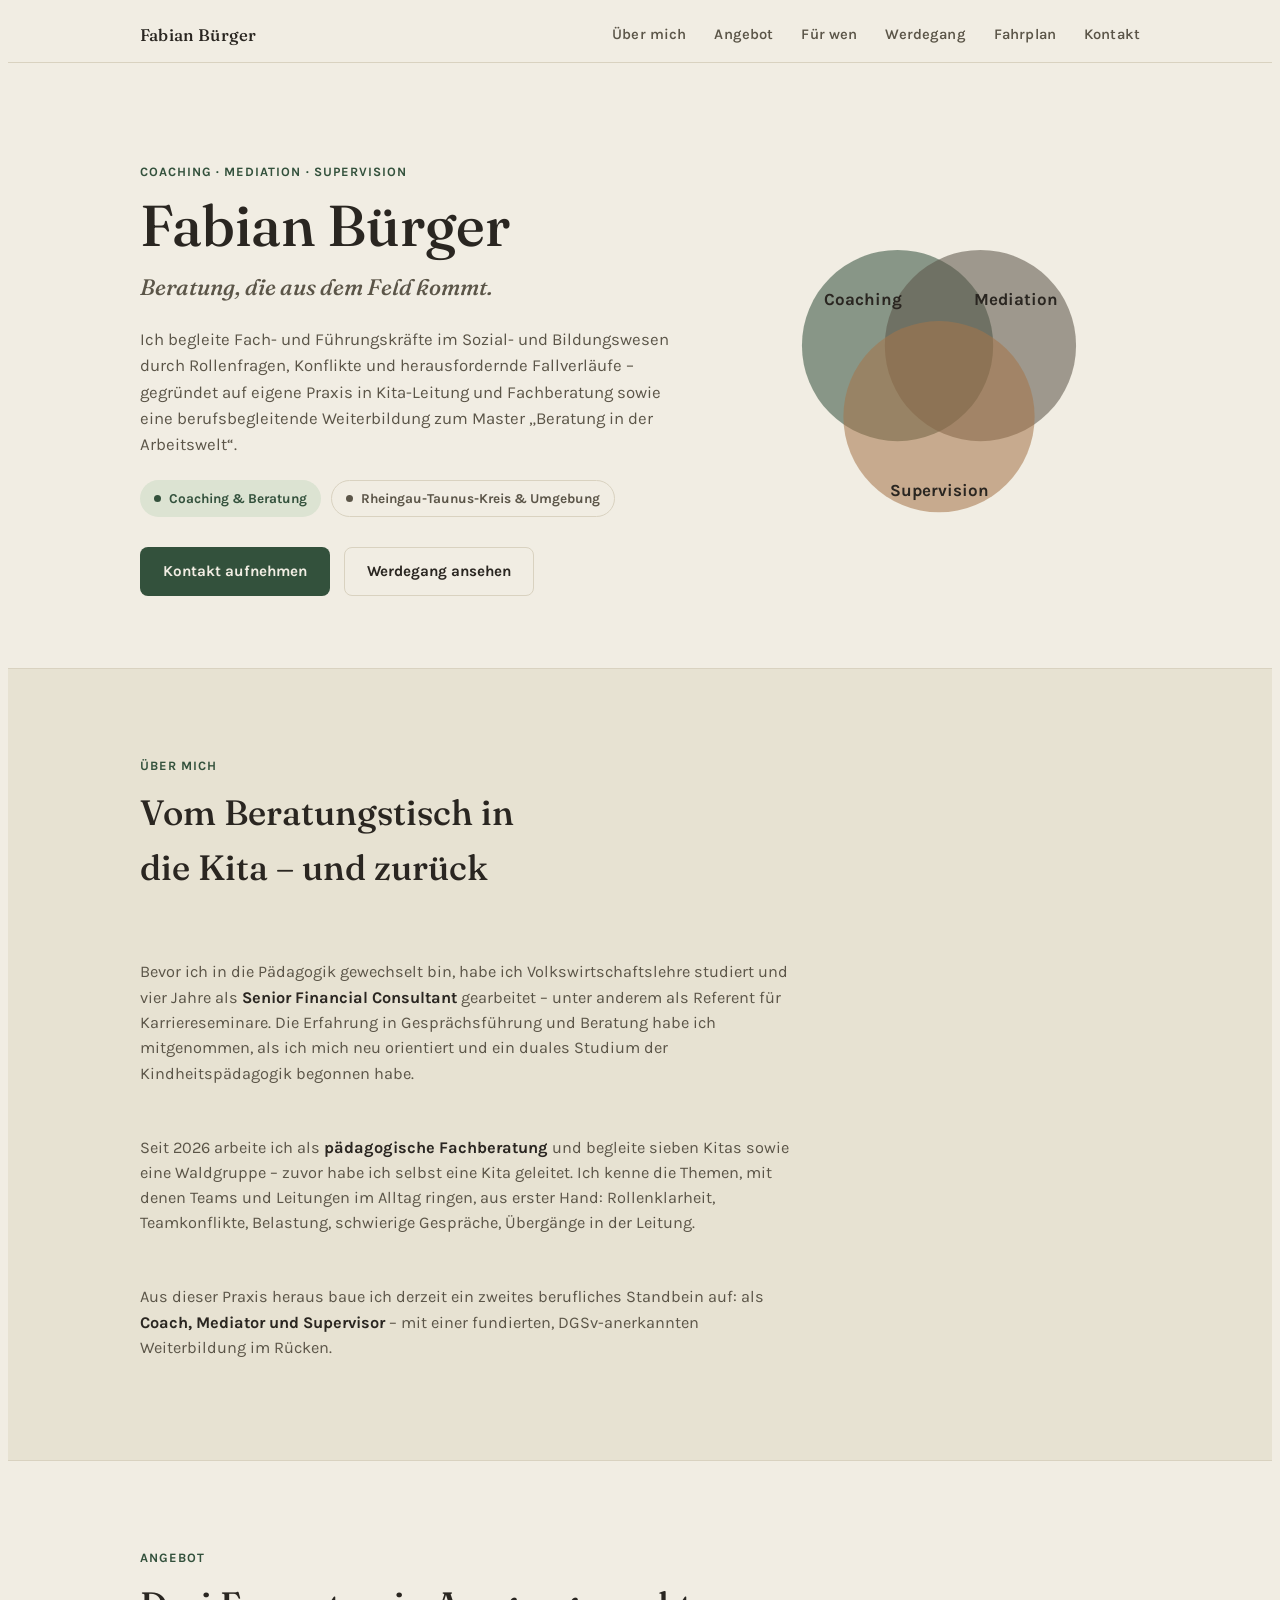
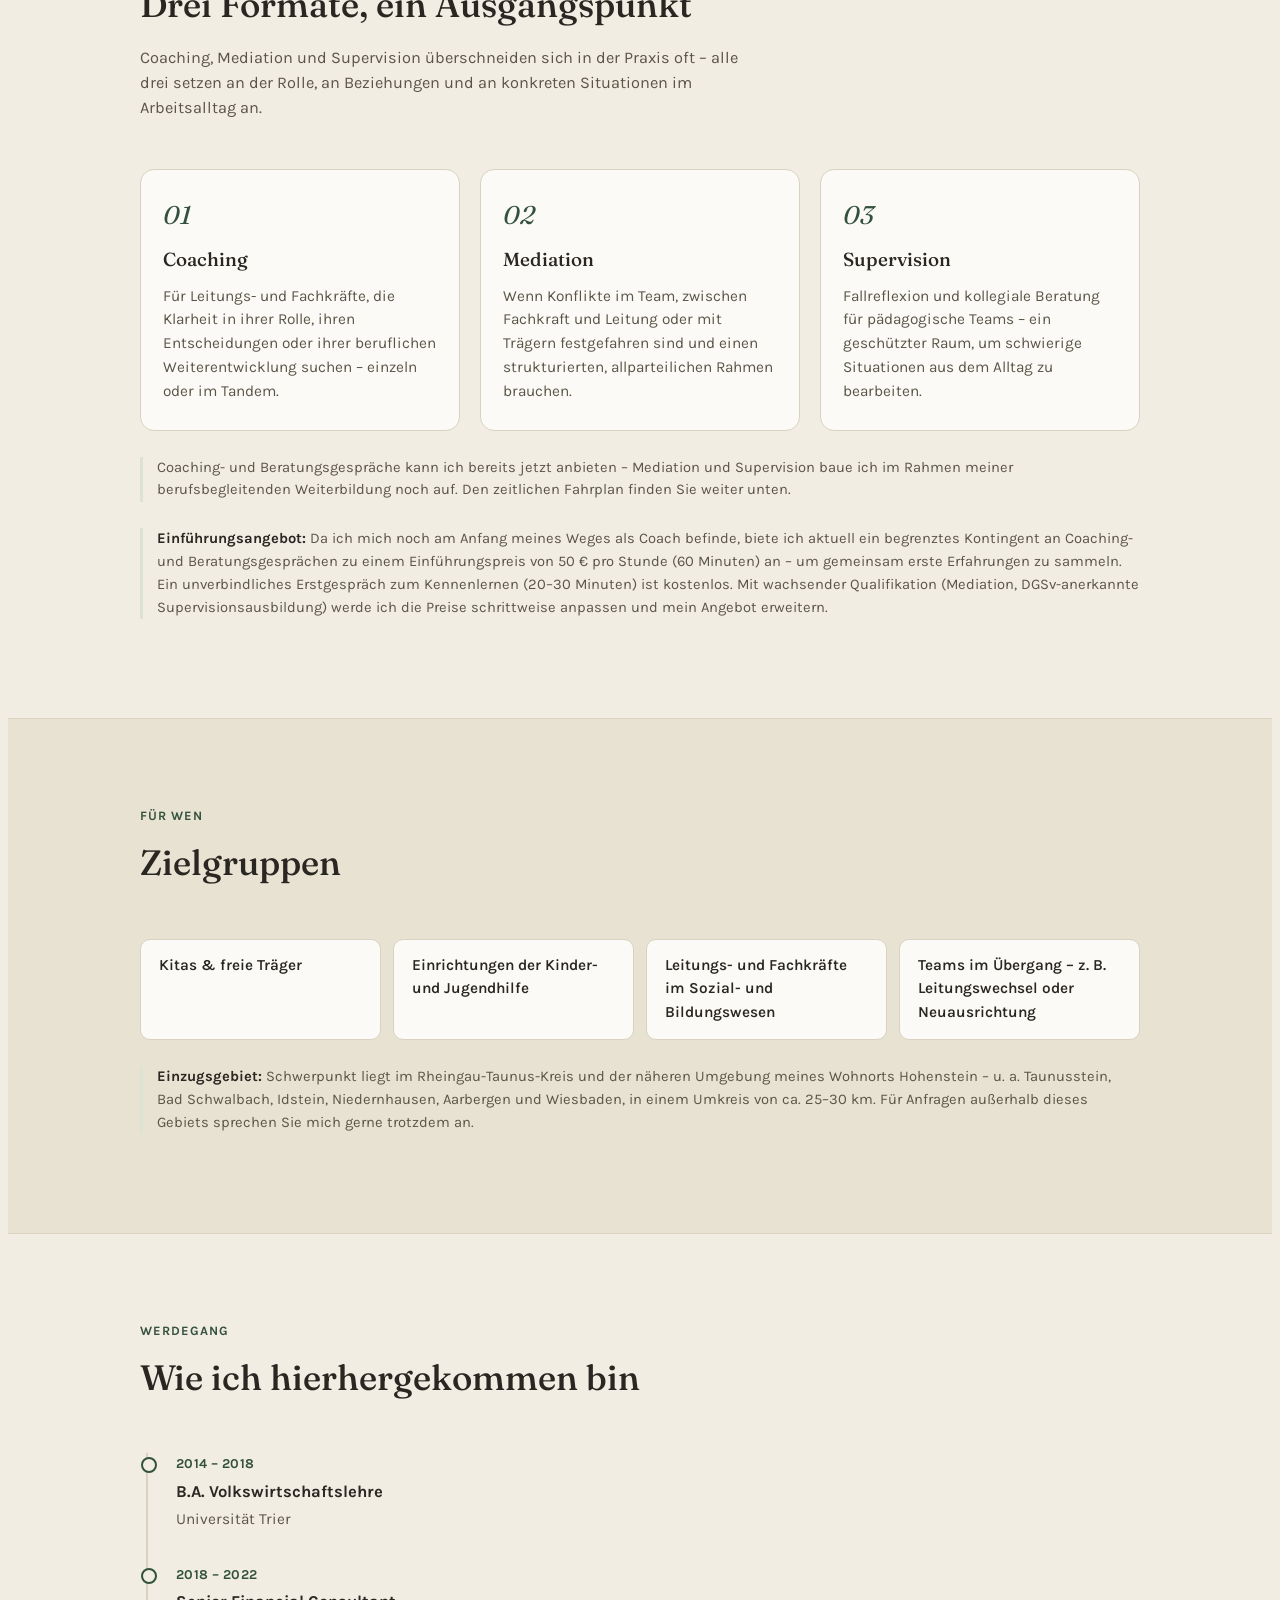
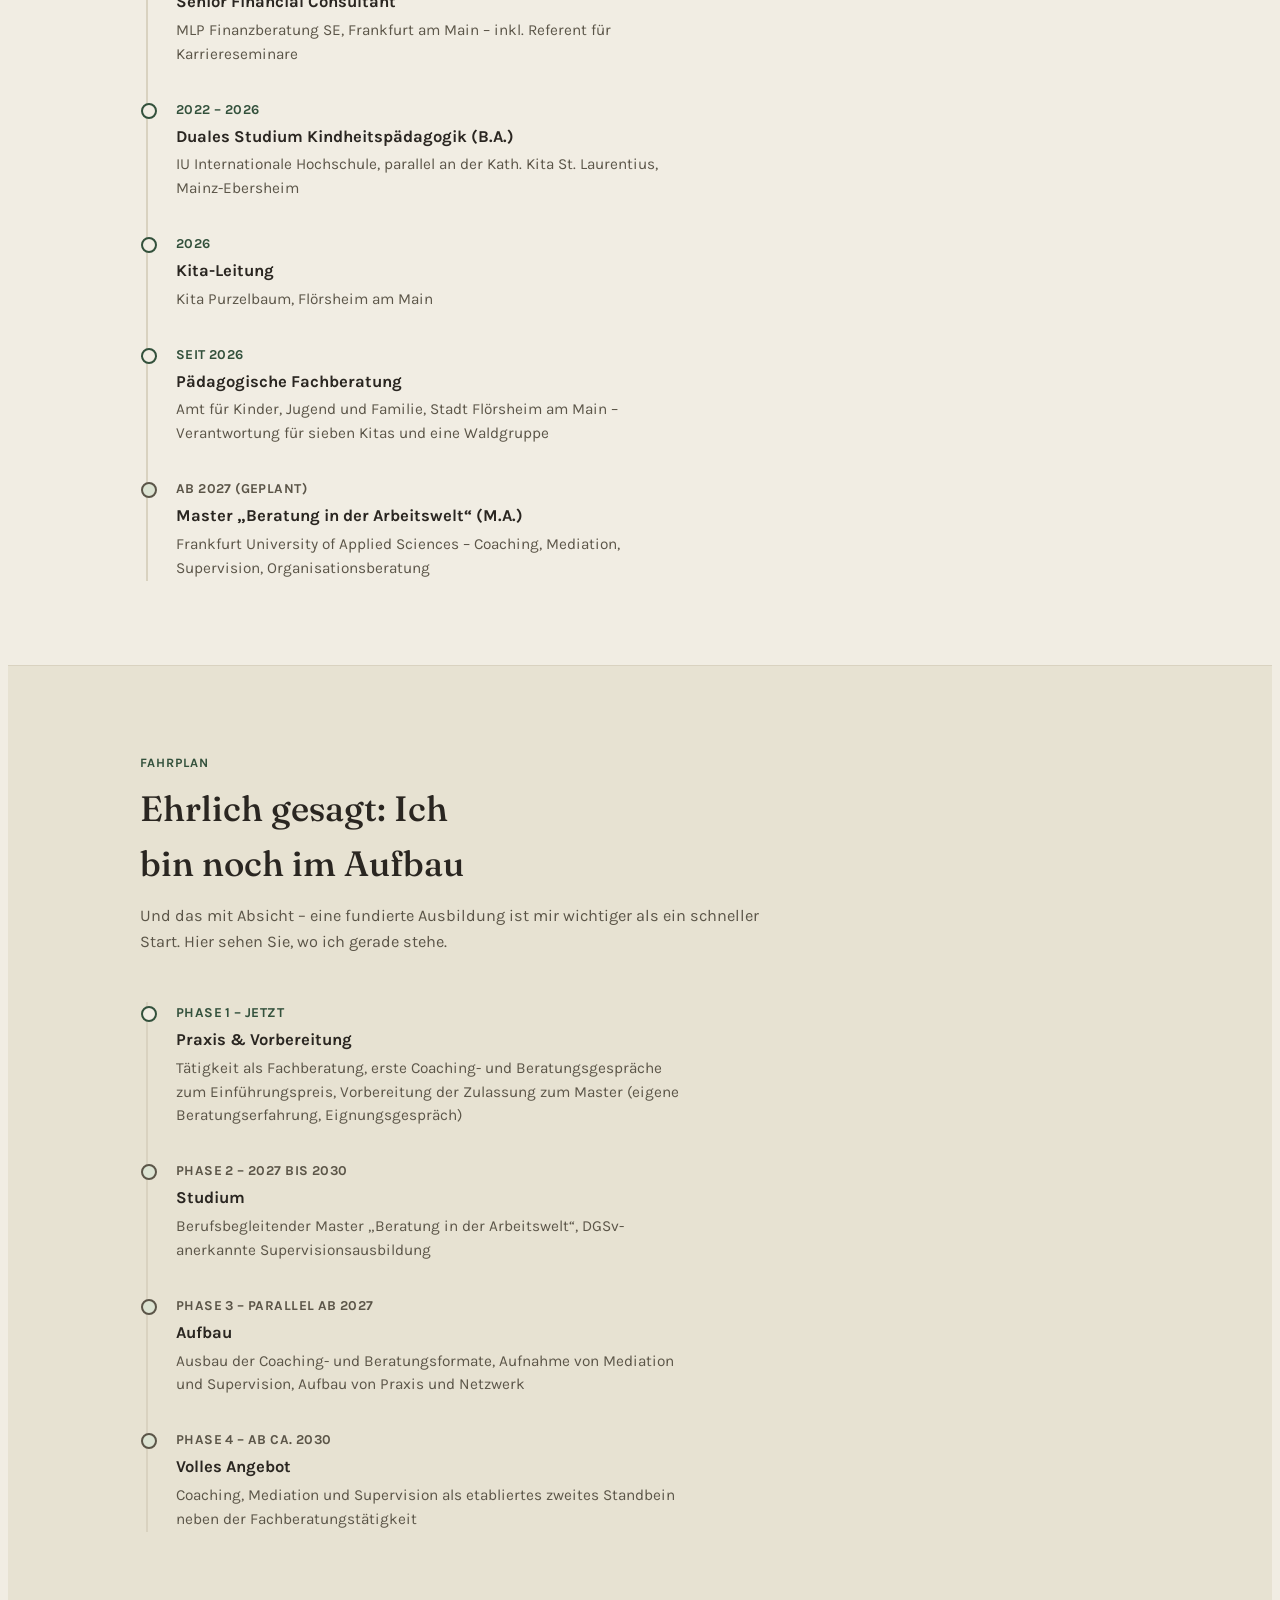
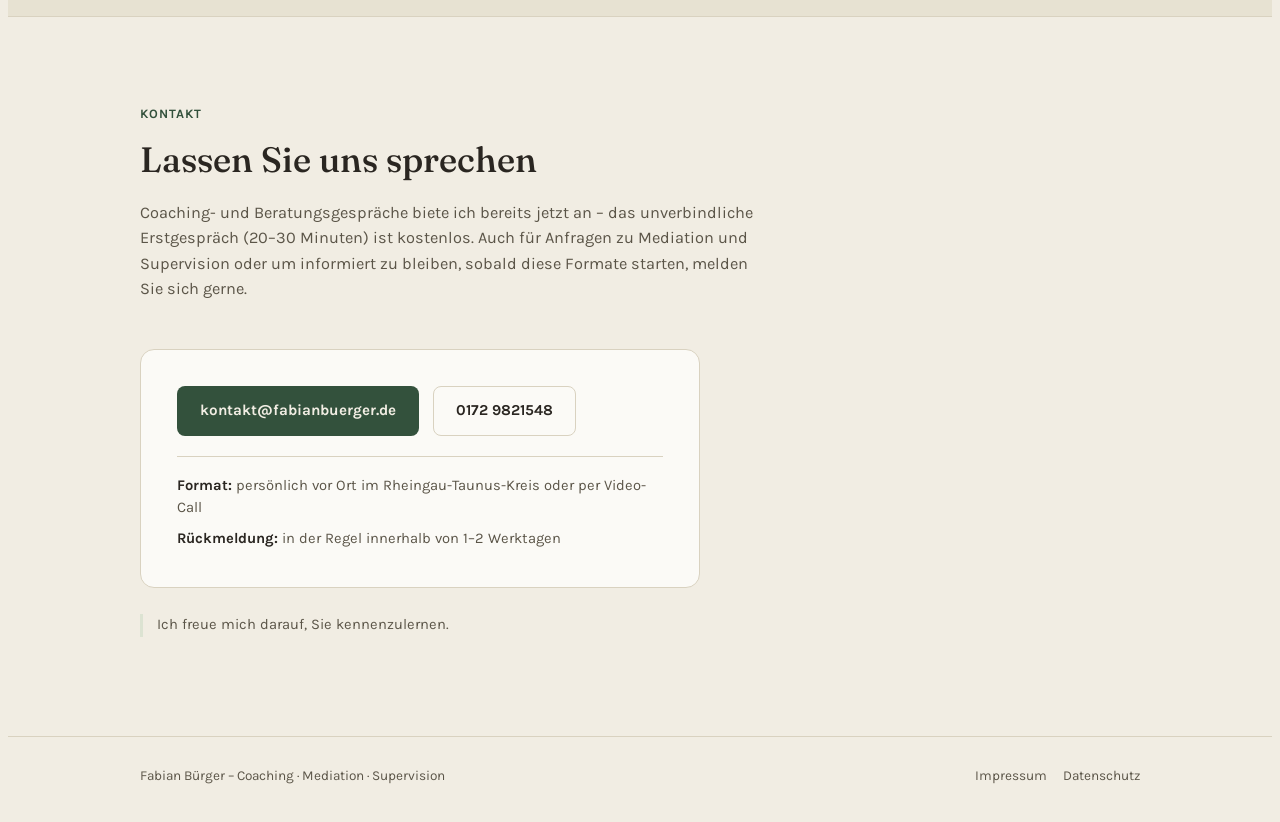
==== index.html @ c2497d07 "Update index.htmlKontakt-Bereich überarbeitet: Preishinweis, Format & Rückmeldezeit" ====
<!DOCTYPE html>
<html lang="de">
<head>
<meta charset="UTF-8">
<meta name="viewport" content="width=device-width, initial-scale=1.0">
<meta name="description" content="Coaching, Mediation und Supervision für Fach- und Führungskräfte im Sozial- und Bildungsbereich – individuelle Begleitung durch Fabian Bürger im Rheingau-Taunus-Kreis und Umgebung.">
<meta name="robots" content="index, follow">
<link rel="canonical" href="https://fabianbuerger.de/">
<meta property="og:type" content="website">
<meta property="og:url" content="https://fabianbuerger.de/">
<meta property="og:title" content="Fabian Bürger – Coaching, Mediation, Supervision">
<meta property="og:description" content="Beratung, die aus dem Feld kommt: Coaching, Mediation und Supervision für Fach- und Führungskräfte im Sozial- und Bildungsbereich.">
<meta property="og:locale" content="de_DE">
<title>Fabian Bürger Beratung</title>
<style>
  @import url('https://fonts.googleapis.com/css2?family=Fraunces:ital,opsz,wght@0,9..144,400;0,9..144,500;0,9..144,600;1,9..144,500&family=Karla:wght@400;500;600;700&display=swap');

  :root{
    --bg: #F1EDE3;
    --bg-alt: #E7E2D2;
    --card: #FBFAF6;
    --ink: #2A2621;
    --ink-soft: #5B5548;
    --accent: #33513C;
    --accent-ink: #F1EDE3;
    --accent-soft: #DCE3D2;
    --line: #D9D2C0;
    --focus: #33513C;
  }
  @media (prefers-color-scheme: dark){
    :root:not([data-theme="light"]){
      --bg: #17150F;
      --bg-alt: #201D16;
      --card: #1E1B14;
      --ink: #EDE7D9;
      --ink-soft: #AFA791;
      --accent: #8CB393;
      --accent-ink: #14170F;
      --accent-soft: #2B3527;
      --line: #38331F;
      --focus: #8CB393;
    }
  }
  :root[data-theme="dark"]{
    --bg: #17150F;
    --bg-alt: #201D16;
    --card: #1E1B14;
    --ink: #EDE7D9;
    --ink-soft: #AFA791;
    --accent: #8CB393;
    --accent-ink: #14170F;
    --accent-soft: #2B3527;
    --line: #38331F;
    --focus: #8CB393;
  }

  *{box-sizing:border-box;}
  body{
    background:var(--bg);
    color:var(--ink);
    font-family:'Karla', ui-sans-serif, system-ui, sans-serif;
    line-height:1.55;
    -webkit-font-smoothing:antialiased;
    scroll-behavior:smooth;
  }
  @media (prefers-reduced-motion: reduce){
    body{scroll-behavior:auto;}
    *{animation-duration:0.001ms !important; transition-duration:0.001ms !important;}
  }

  h1,h2,h3{
    font-family:'Fraunces', Georgia, 'Times New Roman', serif;
    font-weight:500;
    text-wrap:balance;
    margin:0;
    color:var(--ink);
  }

  a{color:var(--accent);}
  a:focus-visible, button:focus-visible, summary:focus-visible{
    outline:2px solid var(--focus);
    outline-offset:3px;
  }

  .wrap{
    max-width:1080px;
    margin-inline:auto;
    padding-inline:clamp(16px, 5vw, 40px);
  }

  /* ---------- Header ---------- */
  header.site{
    position:sticky;
    top:env(safe-area-inset-top, 0px);
    z-index:20;
    background:color-mix(in srgb, var(--bg) 88%, transparent);
    backdrop-filter:blur(8px);
    border-bottom:1px solid var(--line);
  }
  .nav-row{
    display:flex;
    align-items:center;
    justify-content:space-between;
    padding-block:14px;
    gap:16px;
  }
  .wordmark{
    font-family:'Fraunces', serif;
    font-weight:500;
    font-size:1.05rem;
    letter-spacing:0.01em;
    text-decoration:none;
    color:var(--ink);
    white-space:nowrap;
  }
  nav.links{
    display:flex;
    gap:clamp(14px, 2.4vw, 28px);
    flex-wrap:wrap;
  }
  nav.links a{
    text-decoration:none;
    color:var(--ink-soft);
    font-size:0.92rem;
    font-weight:600;
    letter-spacing:0.01em;
  }
  nav.links a:hover{color:var(--accent);}
  #nav-toggle{display:none;}
  .burger{display:none;}

  @media (max-width: 700px){
    nav.links{
      position:absolute;
      inset-inline:0;
      top:100%;
      background:var(--bg);
      border-bottom:1px solid var(--line);
      flex-direction:column;
      gap:2px;
      padding:8px clamp(16px,5vw,40px) 16px;
      display:none;
    }
    nav.links a{padding-block:8px; display:block;}
    #nav-toggle:checked ~ nav.links{display:flex;}
    .burger{
      display:inline-flex;
      align-items:center;
      justify-content:center;
      width:38px; height:38px;
      border:1px solid var(--line);
      border-radius:8px;
      background:var(--card);
      cursor:pointer;
    }
    .burger svg{width:18px;height:18px;stroke:var(--ink);}
  }

  /* ---------- Hero ---------- */
  .hero{
    padding-block:clamp(48px, 9vw, 96px) clamp(40px, 7vw, 72px);
  }
  .hero-grid{
    display:grid;
    grid-template-columns:1.15fr 0.85fr;
    gap:clamp(24px, 5vw, 56px);
    align-items:center;
  }
  @media (max-width: 780px){
    .hero-grid{grid-template-columns:1fr;}
  }
  .eyebrow{
    display:inline-block;
    font-size:0.8rem;
    font-weight:700;
    letter-spacing:0.08em;
    text-transform:uppercase;
    color:var(--accent);
    margin-bottom:14px;
  }
  .hero h1{
    font-size:clamp(2.4rem, 6vw, 3.6rem);
    line-height:1.05;
  }
  .hero .sub{
    font-family:'Fraunces', serif;
    font-style:italic;
    font-weight:500;
    font-size:clamp(1.15rem, 2.4vw, 1.4rem);
    color:var(--ink-soft);
    margin-top:14px;
    max-width:34ch;
  }
  .hero p.lede{
    margin-top:20px;
    max-width:56ch;
    font-size:1.05rem;
    color:var(--ink-soft);
  }
  .badge{
    display:inline-flex;
    align-items:center;
    gap:8px;
    margin-top:22px;
    padding:7px 14px;
    border-radius:999px;
    background:var(--accent-soft);
    color:var(--accent);
    font-size:0.85rem;
    font-weight:700;
  }
  .badge::before{
    content:"";
    width:7px;height:7px;border-radius:50%;
    background:var(--accent);
    flex:none;
  }
  .badge-row{
    display:flex;
    flex-wrap:wrap;
    gap:10px;
    margin-top:22px;
  }
  .badge-row .badge{margin-top:0;}
  .badge-alt{
    background:transparent;
    border:1px solid var(--line);
    color:var(--ink-soft);
  }
  .badge-alt::before{background:var(--ink-soft);}
  .cta-row{
    display:flex;
    flex-wrap:wrap;
    gap:14px;
    margin-top:30px;
  }
  .btn{
    display:inline-flex;
    align-items:center;
    gap:8px;
    padding:12px 22px;
    border-radius:8px;
    font-weight:700;
    font-size:0.95rem;
    text-decoration:none;
    border:1px solid transparent;
    cursor:pointer;
  }
  .btn-primary{background:var(--accent); color:var(--accent-ink);}
  .btn-primary:hover{opacity:0.92;}
  .btn-ghost{border-color:var(--line); color:var(--ink);}
  .btn-ghost:hover{border-color:var(--accent); color:var(--accent);}

  /* Venn motif */
  .venn{width:100%; max-width:220px; margin-inline:auto; display:block; flex:none;}
  .venn text{
    font-family:'Karla', sans-serif;
    font-weight:700;
    font-size:16px;
    fill:var(--ink);
  }
  .venn circle{fill-opacity:0.55;}

  /* Portrait */
  .portrait-frame{
    position:relative;
    border-radius:18px;
    overflow:hidden;
    border:1px solid var(--line);
    aspect-ratio:4/5;
    max-width:380px;
    margin-inline:auto;
    background:var(--card);
  }
  .portrait-frame img{
    width:100%;
    height:100%;
    object-fit:cover;
    object-position:50% 22%;
    display:block;
  }
  .portrait-tag{
    position:absolute;
    left:14px; bottom:14px;
    background:color-mix(in srgb, var(--bg) 88%, transparent);
    backdrop-filter:blur(4px);
    border:1px solid var(--line);
    border-radius:8px;
    padding:6px 12px;
    font-size:0.82rem;
    font-weight:700;
    color:var(--ink);
  }

  .angebot-head{
    display:flex;
    align-items:center;
    gap:clamp(20px, 4vw, 40px);
    flex-wrap:wrap;
  }
  .angebot-head .section-head{margin-bottom:0; flex:1 1 320px;}

  /* ---------- Sections ---------- */
  section{padding-block:clamp(48px, 8vw, 84px);}
  section.alt{background:var(--bg-alt); border-block:1px solid var(--line);}
  .section-head{
    max-width:62ch;
    margin-bottom:clamp(28px, 5vw, 48px);
  }
  .section-head .eyebrow{margin-bottom:10px;}
  .section-head h2{font-size:clamp(1.7rem, 3.4vw, 2.2rem);}
  .section-head p{color:var(--ink-soft); margin-top:12px; font-size:1.02rem;}

  .prose{max-width:66ch; display:flex; flex-direction:column; gap:16px; font-size:1.02rem; color:var(--ink-soft);}
  .prose strong{color:var(--ink);}

  /* Timeline */
  .timeline{
    display:flex;
    flex-direction:column;
    border-left:2px solid var(--line);
    margin-left:6px;
  }
  .tl-item{
    position:relative;
    padding:0 0 32px 28px;
  }
  .tl-item:last-child{padding-bottom:0;}
  .tl-item::before{
    content:"";
    position:absolute;
    left:-7px; top:4px;
    width:12px; height:12px;
    border-radius:50%;
    background:var(--bg);
    border:2px solid var(--accent);
  }
  .tl-item.future::before{background:var(--accent-soft); border-color:var(--ink-soft);}
  .tl-date{
    font-weight:700;
    font-size:0.85rem;
    letter-spacing:0.03em;
    color:var(--accent);
    text-transform:uppercase;
  }
  .tl-item.future .tl-date{color:var(--ink-soft);}
  .tl-title{font-weight:700; margin-top:4px; font-size:1.04rem;}
  .tl-desc{color:var(--ink-soft); margin-top:4px; font-size:0.96rem; max-width:56ch;}

  /* Cards */
  .grid-3{
    display:grid;
    grid-template-columns:repeat(3, 1fr);
    gap:20px;
  }
  @media (max-width: 820px){ .grid-3{grid-template-columns:1fr 1fr;} }
  @media (max-width: 560px){ .grid-3{grid-template-columns:1fr;} }
  .card{
    background:var(--card);
    border:1px solid var(--line);
    border-radius:14px;
    padding:26px 22px;
    display:flex;
    flex-direction:column;
    gap:10px;
  }
  .card .num{
    font-family:'Fraunces', serif;
    font-style:italic;
    font-size:1.6rem;
    color:var(--accent);
  }
  .card h3{font-size:1.18rem;}
  .card p{color:var(--ink-soft); font-size:0.96rem; margin:0;}

  .note{
    margin-top:26px;
    font-size:0.92rem;
    color:var(--ink-soft);
    border-left:3px solid var(--accent-soft);
    padding-left:14px;
  }

  /* Für wen list */
  .taglist{
    display:flex;
    flex-wrap:wrap;
    gap:12px;
  }
  .tag{
    background:var(--card);
    border:1px solid var(--line);
    border-radius:10px;
    padding:14px 18px;
    font-weight:600;
    font-size:0.96rem;
    flex:1 1 220px;
  }

  /* Contact */
  .contact-box{
    display:flex;
    flex-direction:column;
    gap:20px;
    align-items:flex-start;
    background:var(--card);
    border:1px solid var(--line);
    border-radius:14px;
    padding:clamp(24px, 4vw, 36px);
    max-width:560px;
  }
  .contact-meta{
    display:flex;
    flex-direction:column;
    gap:8px;
    font-size:0.92rem;
    color:var(--ink-soft);
    padding-top:18px;
    border-top:1px solid var(--line);
    width:100%;
  }
  .contact-meta strong{color:var(--ink);}

  footer.site{
    border-top:1px solid var(--line);
    padding-block:28px;
    font-size:0.85rem;
    color:var(--ink-soft);
  }
  footer.site .wrap{
    display:flex;
    justify-content:space-between;
    flex-wrap:wrap;
    gap:8px;
  }
  .footer-links{display:flex; gap:16px;}
  .footer-links a{color:var(--ink-soft); text-decoration:none;}
  .footer-links a:hover{color:var(--accent);}
</style>

<header class="site">
  <div class="wrap nav-row">
    <a class="wordmark" href="#top">Fabian Bürger</a>
    <input type="checkbox" id="nav-toggle" aria-hidden="true">
    <label class="burger" for="nav-toggle" aria-label="Menü öffnen">
      <svg viewBox="0 0 24 24" fill="none" stroke-width="2" stroke-linecap="round"><path d="M3 6h18M3 12h18M3 18h18"/></svg>
    </label>
    <nav class="links">
      <a href="#ueber-mich">Über mich</a>
      <a href="#angebot">Angebot</a>
      <a href="#fuer-wen">Für wen</a>
      <a href="#werdegang">Werdegang</a>
      <a href="#fahrplan">Fahrplan</a>
      <a href="#kontakt">Kontakt</a>
    </nav>
  </div>
</header>

<main id="top">

  <section class="hero">
    <div class="wrap hero-grid">
      <div>
        <span class="eyebrow">Coaching · Mediation · Supervision</span>
        <h1>Fabian Bürger</h1>
        <p class="sub">Beratung, die aus dem Feld kommt.</p>
        <p class="lede">
          Ich begleite Fach- und Führungskräfte im Sozial- und Bildungswesen durch Rollenfragen,
          Konflikte und herausfordernde Fallverläufe &ndash; gegründet auf eigene Praxis in
          Kita-Leitung und Fachberatung sowie eine berufsbegleitende Weiterbildung zum
          Master &bdquo;Beratung in der Arbeitswelt&ldquo;.
        </p>
        <div class="badge-row">
          <span class="badge">Coaching &amp; Beratung</span>
          <span class="badge badge-alt">Rheingau-Taunus-Kreis &amp; Umgebung</span>
        </div>
        <div class="cta-row">
          <a class="btn btn-primary" href="#kontakt">Kontakt aufnehmen</a>
          <a class="btn btn-ghost" href="#werdegang">Werdegang ansehen</a>
        </div>
      </div>
      <div>
        <svg class="venn" viewBox="0 0 320 300" role="img" aria-label="Drei sich überschneidende Kreise für Coaching, Mediation und Supervision" style="max-width:340px">
          <circle cx="121" cy="120" r="90" fill="var(--accent)" />
          <circle cx="199" cy="120" r="90" fill="var(--ink-soft)" />
          <circle cx="160" cy="187" r="90" fill="#A6764A" fill-opacity="0.5"/>
          <text x="88" y="82" text-anchor="middle">Coaching</text>
          <text x="232" y="82" text-anchor="middle">Mediation</text>
          <text x="160" y="262" text-anchor="middle">Supervision</text>
        </svg>
      </div>
    </div>
  </section>

  <section id="ueber-mich" class="alt">
    <div class="wrap">
      <div class="section-head">
        <span class="eyebrow">Über mich</span>
        <h2>Vom Beratungstisch in die Kita &ndash; und zurück</h2>
      </div>
      <div class="prose">
        <p>
          Bevor ich in die Pädagogik gewechselt bin, habe ich Volkswirtschaftslehre studiert und
          vier Jahre als <strong>Senior Financial Consultant</strong> gearbeitet &ndash; unter anderem
          als Referent für Karriereseminare. Die Erfahrung in Gesprächsführung und Beratung habe ich
          mitgenommen, als ich mich neu orientiert und ein duales Studium der Kindheitspädagogik
          begonnen habe.
        </p>
        <p>
          Seit 2026 arbeite ich als <strong>pädagogische Fachberatung</strong> und begleite sieben
          Kitas sowie eine Waldgruppe &ndash; zuvor habe ich selbst eine Kita geleitet. Ich kenne die
          Themen, mit denen Teams und Leitungen im Alltag ringen, aus erster Hand: Rollenklarheit,
          Teamkonflikte, Belastung, schwierige Gespräche, Übergänge in der Leitung.
        </p>
        <p>
          Aus dieser Praxis heraus baue ich derzeit ein zweites berufliches Standbein auf: als
          <strong> Coach, Mediator und Supervisor</strong> &ndash; mit einer fundierten, DGSv-anerkannten
          Weiterbildung im Rücken.
        </p>
      </div>
    </div>
  </section>

  <section id="angebot">
    <div class="wrap">
      <div class="section-head">
        <span class="eyebrow">Angebot</span>
        <h2>Drei Formate, ein Ausgangspunkt</h2>
        <p>Coaching, Mediation und Supervision überschneiden sich in der Praxis oft &ndash; alle drei
          setzen an der Rolle, an Beziehungen und an konkreten Situationen im Arbeitsalltag an.</p>
      </div>
      <div class="grid-3">
        <div class="card">
          <span class="num">01</span>
          <h3>Coaching</h3>
          <p>Für Leitungs- und Fachkräfte, die Klarheit in ihrer Rolle, ihren Entscheidungen oder
            ihrer beruflichen Weiterentwicklung suchen &ndash; einzeln oder im Tandem.</p>
        </div>
        <div class="card">
          <span class="num">02</span>
          <h3>Mediation</h3>
          <p>Wenn Konflikte im Team, zwischen Fachkraft und Leitung oder mit Trägern festgefahren
            sind und einen strukturierten, allparteilichen Rahmen brauchen.</p>
        </div>
        <div class="card">
          <span class="num">03</span>
          <h3>Supervision</h3>
          <p>Fallreflexion und kollegiale Beratung für pädagogische Teams &ndash; ein geschützter Raum,
            um schwierige Situationen aus dem Alltag zu bearbeiten.</p>
        </div>
      </div>
      <p class="note">Coaching- und Beratungsgespräche kann ich bereits jetzt anbieten &ndash; Mediation
        und Supervision baue ich im Rahmen meiner berufsbegleitenden Weiterbildung noch auf. Den
        zeitlichen Fahrplan finden Sie weiter unten.</p>
      <p class="note">
        <strong style="color:var(--ink)">Einführungsangebot:</strong> Da ich mich noch am Anfang meines
        Weges als Coach befinde, biete ich aktuell ein begrenztes Kontingent an Coaching- und
        Beratungsgesprächen zu einem Einführungspreis von 50&nbsp;&euro; pro Stunde (60&nbsp;Minuten) an
        &ndash; um gemeinsam erste Erfahrungen zu sammeln. Ein unverbindliches Erstgespräch zum
        Kennenlernen (20&ndash;30&nbsp;Minuten) ist kostenlos. Mit wachsender Qualifikation (Mediation,
        DGSv-anerkannte Supervisionsausbildung) werde ich die Preise schrittweise anpassen und mein
        Angebot erweitern.
      </p>
    </div>
  </section>

  <section id="fuer-wen" class="alt">
    <div class="wrap">
      <div class="section-head">
        <span class="eyebrow">Für wen</span>
        <h2>Zielgruppen</h2>
      </div>
      <div class="taglist">
        <div class="tag">Kitas &amp; freie Träger</div>
        <div class="tag">Einrichtungen der Kinder- und Jugendhilfe</div>
        <div class="tag">Leitungs- und Fachkräfte im Sozial- und Bildungswesen</div>
        <div class="tag">Teams im Übergang &ndash; z.&nbsp;B. Leitungswechsel oder Neuausrichtung</div>
      </div>
      <p class="note">
        <strong style="color:var(--ink)">Einzugsgebiet:</strong> Schwerpunkt liegt im Rheingau-Taunus-Kreis
        und der näheren Umgebung meines Wohnorts Hohenstein &ndash; u.&nbsp;a. Taunusstein, Bad Schwalbach,
        Idstein, Niedernhausen, Aarbergen und Wiesbaden, in einem Umkreis von ca. 25&ndash;30&nbsp;km.
        Für Anfragen außerhalb dieses Gebiets sprechen Sie mich gerne trotzdem an.
      </p>
    </div>
  </section>

  <section id="werdegang">
    <div class="wrap">
      <div class="section-head">
        <span class="eyebrow">Werdegang</span>
        <h2>Wie ich hierhergekommen bin</h2>
      </div>
      <div class="timeline">
        <div class="tl-item">
          <div class="tl-date">2014 &ndash; 2018</div>
          <div class="tl-title">B.A. Volkswirtschaftslehre</div>
          <div class="tl-desc">Universität Trier</div>
        </div>
        <div class="tl-item">
          <div class="tl-date">2018 &ndash; 2022</div>
          <div class="tl-title">Senior Financial Consultant</div>
          <div class="tl-desc">MLP Finanzberatung SE, Frankfurt am Main &ndash; inkl. Referent für Karriereseminare</div>
        </div>
        <div class="tl-item">
          <div class="tl-date">2022 &ndash; 2026</div>
          <div class="tl-title">Duales Studium Kindheitspädagogik (B.A.)</div>
          <div class="tl-desc">IU Internationale Hochschule, parallel an der Kath. Kita St. Laurentius, Mainz-Ebersheim</div>
        </div>
        <div class="tl-item">
          <div class="tl-date">2026</div>
          <div class="tl-title">Kita-Leitung</div>
          <div class="tl-desc">Kita Purzelbaum, Flörsheim am Main</div>
        </div>
        <div class="tl-item">
          <div class="tl-date">seit 2026</div>
          <div class="tl-title">Pädagogische Fachberatung</div>
          <div class="tl-desc">Amt für Kinder, Jugend und Familie, Stadt Flörsheim am Main &ndash; Verantwortung für sieben Kitas und eine Waldgruppe</div>
        </div>
        <div class="tl-item future">
          <div class="tl-date">ab 2027 (geplant)</div>
          <div class="tl-title">Master &bdquo;Beratung in der Arbeitswelt&ldquo; (M.A.)</div>
          <div class="tl-desc">Frankfurt University of Applied Sciences &ndash; Coaching, Mediation, Supervision, Organisationsberatung</div>
        </div>
      </div>
    </div>
  </section>

  <section id="fahrplan" class="alt">
    <div class="wrap">
      <div class="section-head">
        <span class="eyebrow">Fahrplan</span>
        <h2>Ehrlich gesagt: Ich bin noch im Aufbau</h2>
        <p>Und das mit Absicht &ndash; eine fundierte Ausbildung ist mir wichtiger als ein schneller Start.
          Hier sehen Sie, wo ich gerade stehe.</p>
      </div>
      <div class="timeline">
        <div class="tl-item">
          <div class="tl-date">Phase 1 &ndash; jetzt</div>
          <div class="tl-title">Praxis &amp; Vorbereitung</div>
          <div class="tl-desc">Tätigkeit als Fachberatung, erste Coaching- und Beratungsgespräche zum Einführungspreis, Vorbereitung der Zulassung zum Master (eigene Beratungserfahrung, Eignungsgespräch)</div>
        </div>
        <div class="tl-item future">
          <div class="tl-date">Phase 2 &ndash; 2027 bis 2030</div>
          <div class="tl-title">Studium</div>
          <div class="tl-desc">Berufsbegleitender Master &bdquo;Beratung in der Arbeitswelt&ldquo;, DGSv-anerkannte Supervisionsausbildung</div>
        </div>
        <div class="tl-item future">
          <div class="tl-date">Phase 3 &ndash; parallel ab 2027</div>
          <div class="tl-title">Aufbau</div>
          <div class="tl-desc">Ausbau der Coaching- und Beratungsformate, Aufnahme von Mediation und Supervision, Aufbau von Praxis und Netzwerk</div>
        </div>
        <div class="tl-item future">
          <div class="tl-date">Phase 4 &ndash; ab ca. 2030</div>
          <div class="tl-title">Volles Angebot</div>
          <div class="tl-desc">Coaching, Mediation und Supervision als etabliertes zweites Standbein neben der Fachberatungstätigkeit</div>
        </div>
      </div>
    </div>
  </section>

  <section id="kontakt">
    <div class="wrap">
      <div class="section-head">
        <span class="eyebrow">Kontakt</span>
        <h2>Lassen Sie uns sprechen</h2>
        <p>Coaching- und Beratungsgespräche biete ich bereits jetzt an &ndash; das unverbindliche
          Erstgespräch (20&ndash;30&nbsp;Minuten) ist kostenlos. Auch für Anfragen zu Mediation und
          Supervision oder um informiert zu bleiben, sobald diese Formate starten, melden Sie sich
          gerne.</p>
      </div>
      <div class="contact-box">
        <div class="cta-row" style="margin-top:0">
          <a class="btn btn-primary" href="mailto:kontakt@fabianbuerger.de">kontakt@fabianbuerger.de</a>
          <a class="btn btn-ghost" href="tel:+491729821548">0172 9821548</a>
        </div>
        <div class="contact-meta">
          <span><strong>Format:</strong> persönlich vor Ort im Rheingau-Taunus-Kreis oder per Video-Call</span>
          <span><strong>Rückmeldung:</strong> in der Regel innerhalb von 1&ndash;2 Werktagen</span>
        </div>
      </div>
      <p class="note">Ich freue mich darauf, Sie kennenzulernen.</p>
    </div>
  </section>

</main>

<footer class="site">
  <div class="wrap">
    <span>Fabian Bürger &ndash; Coaching · Mediation · Supervision</span>
    <nav class="footer-links">
      <a href="/impressum.html">Impressum</a>
      <a href="/datenschutz.html">Datenschutz</a>
    </nav>
  </div>
</footer>
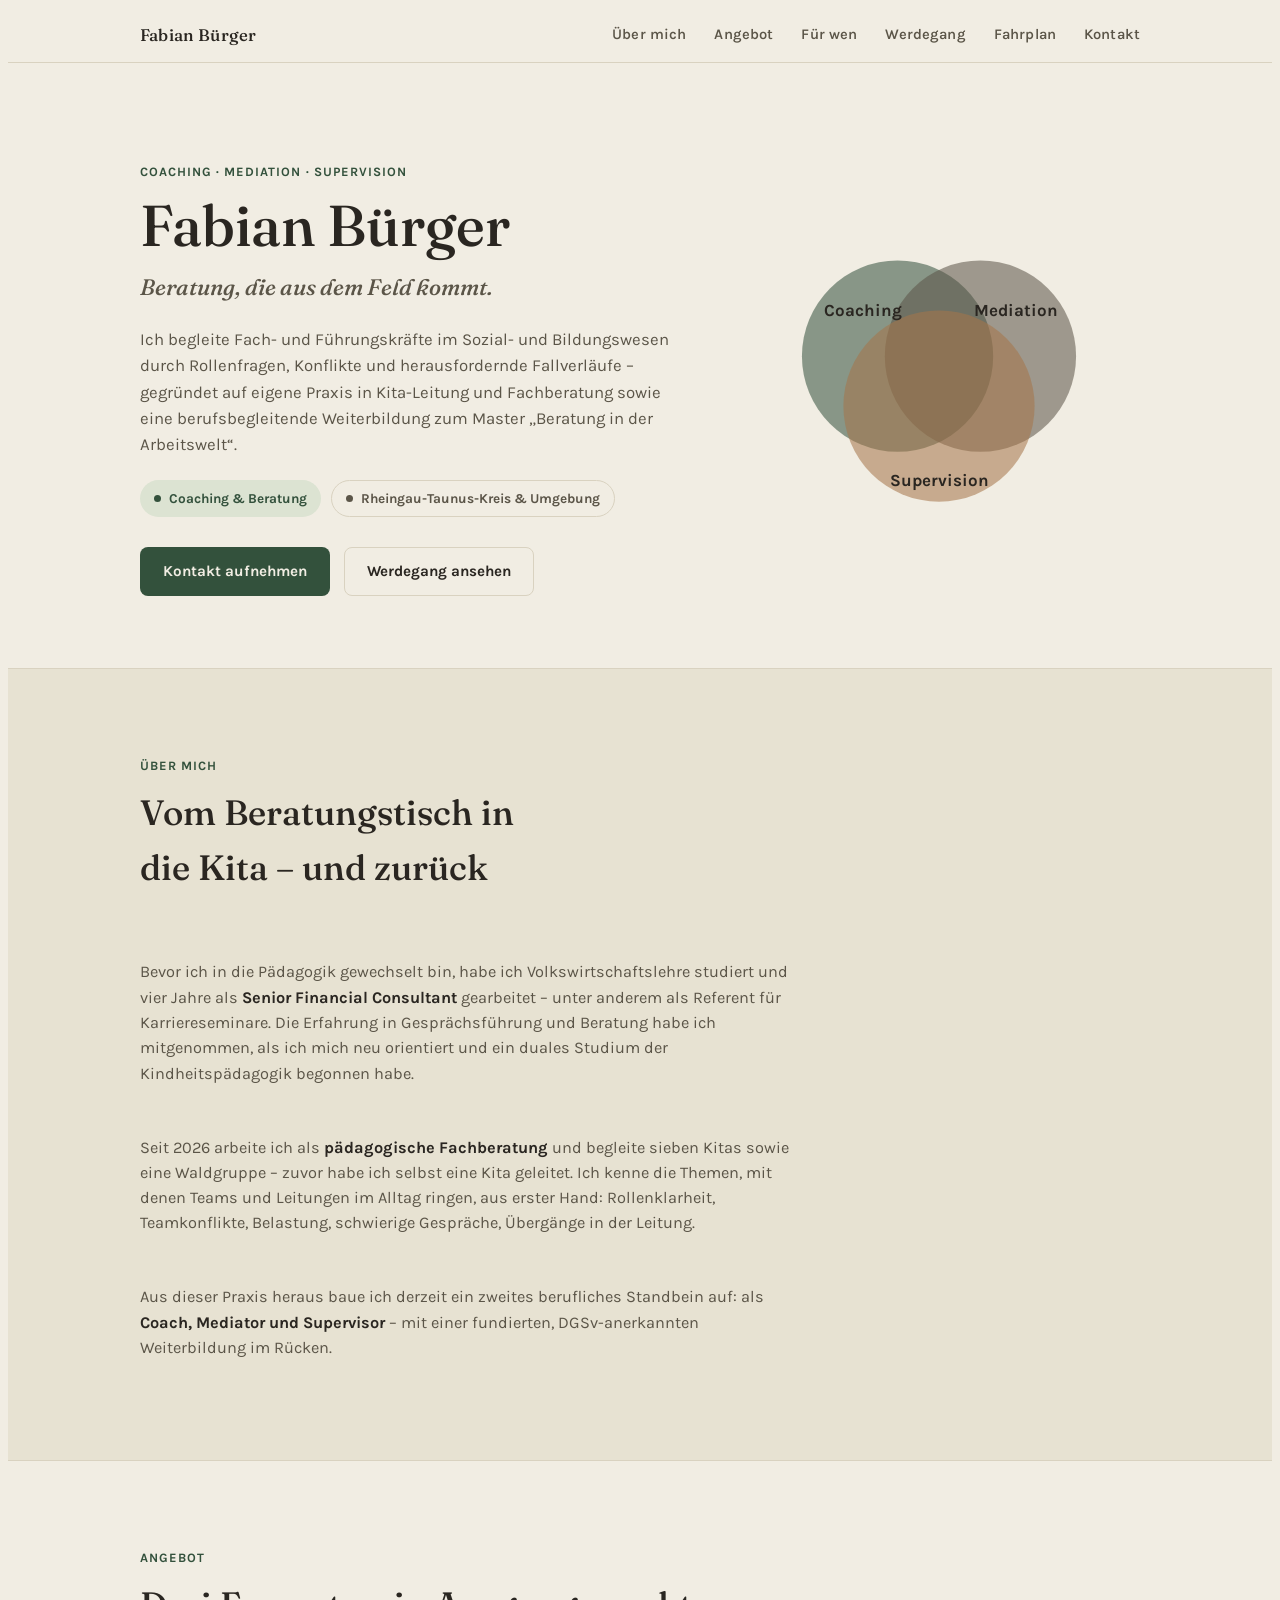
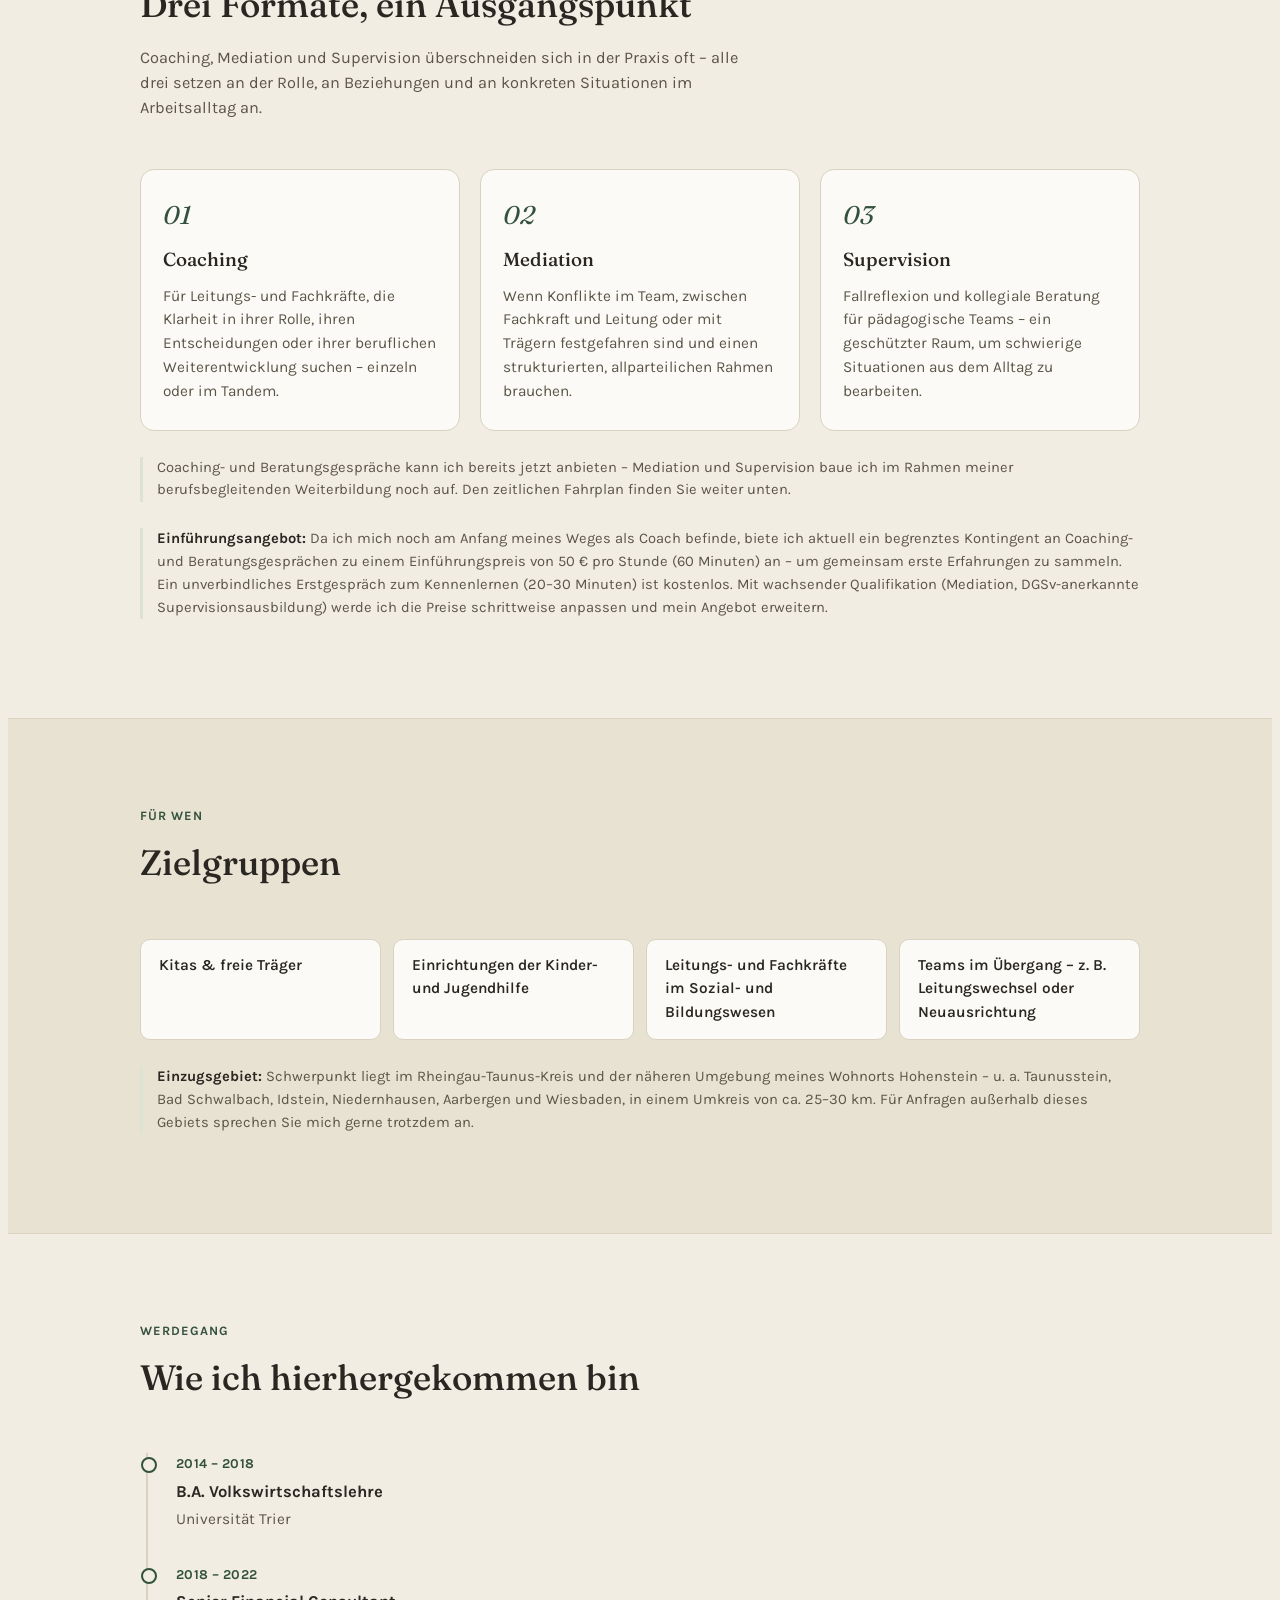
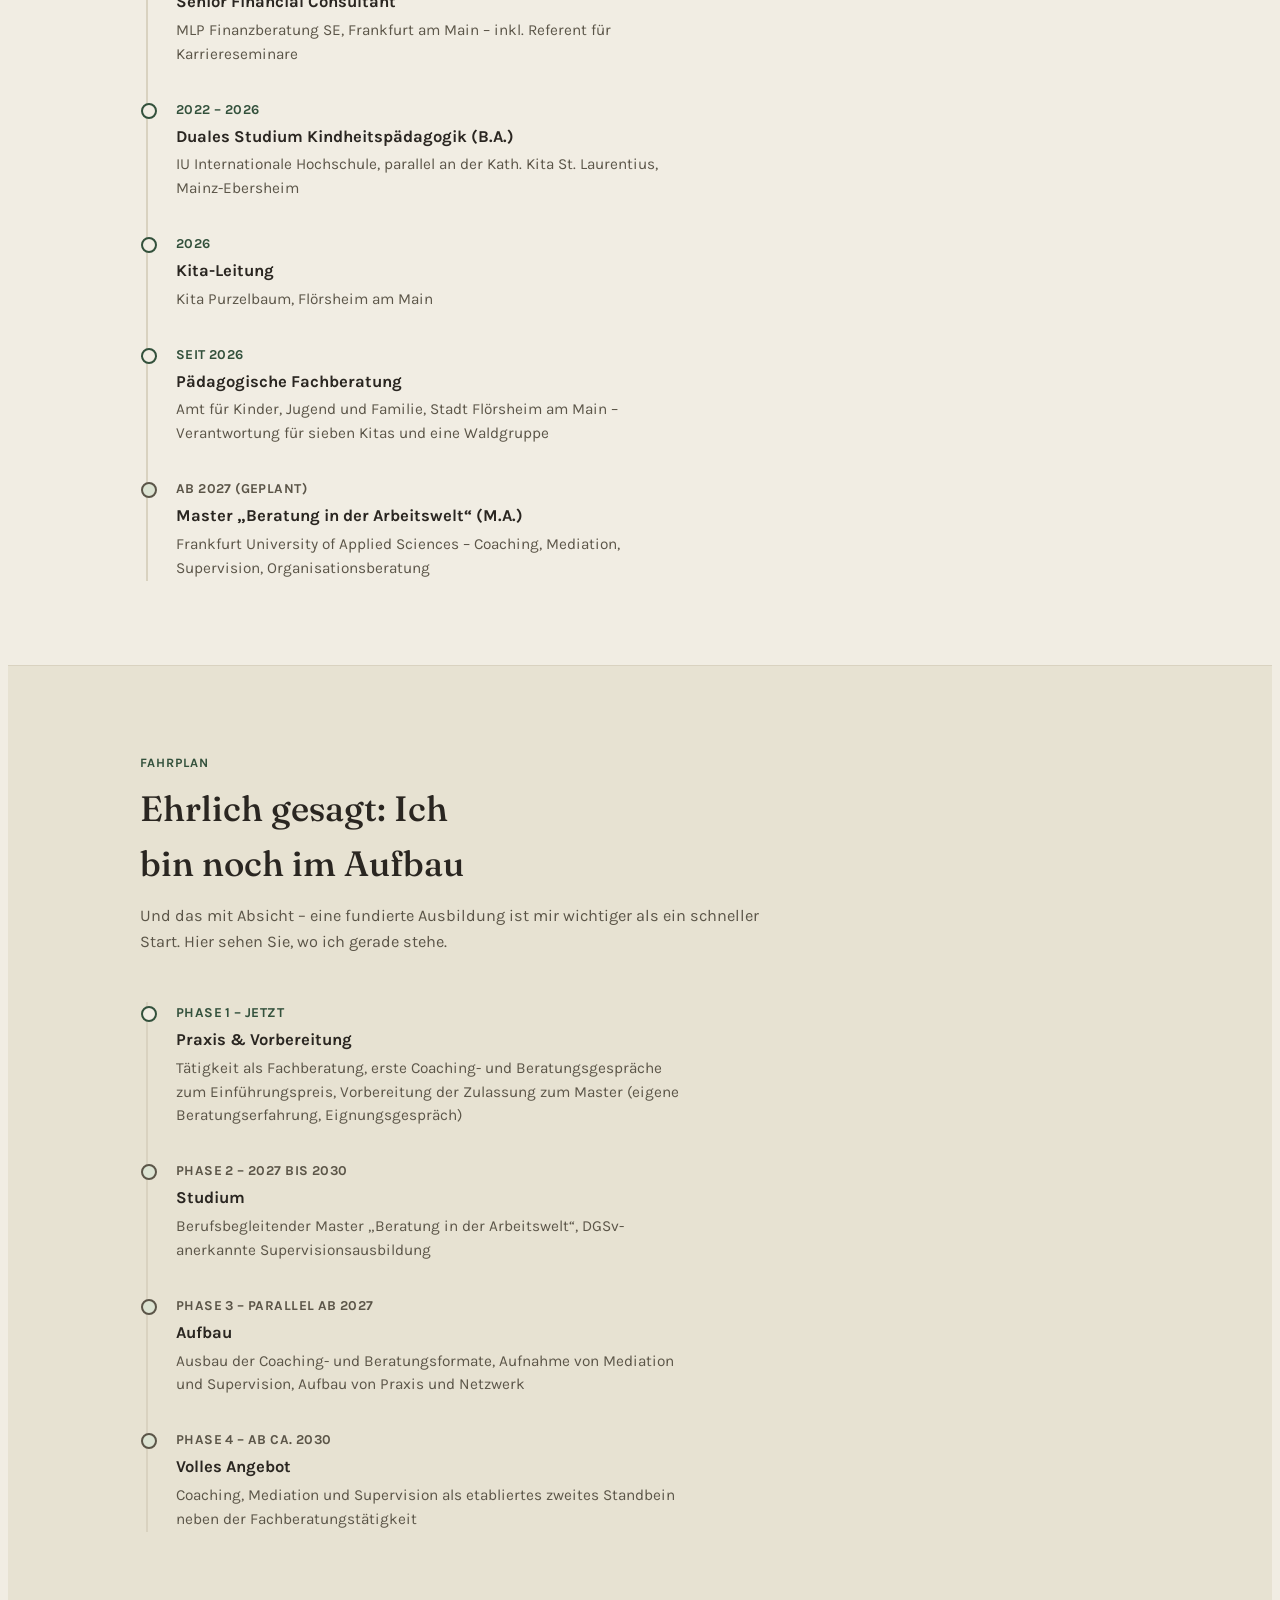
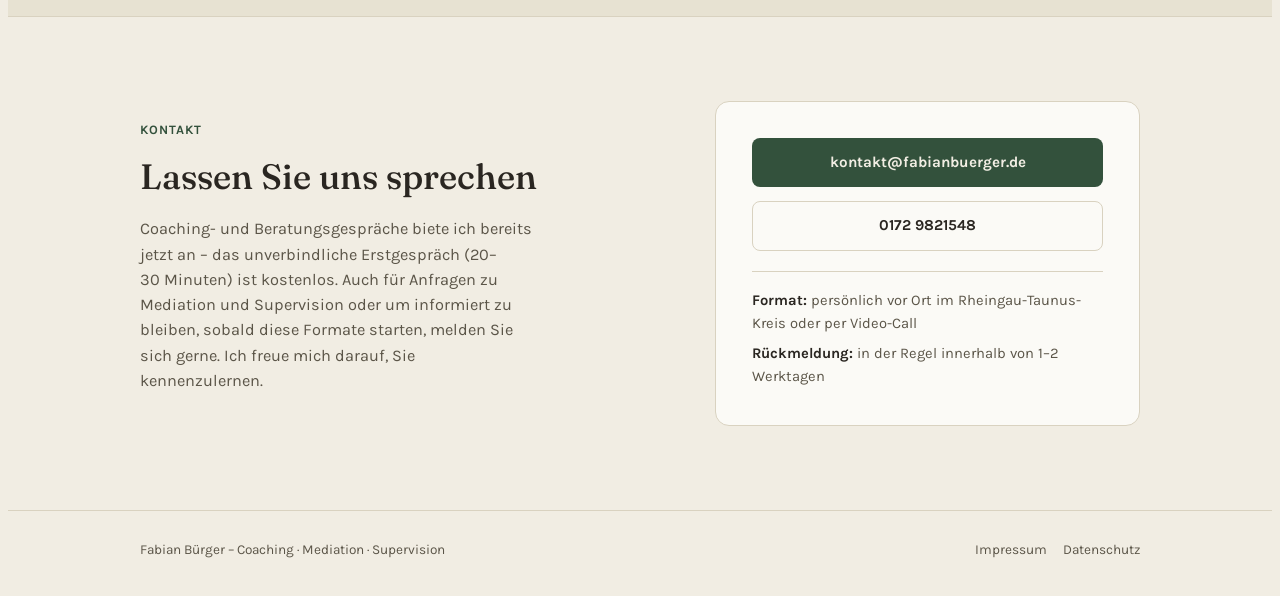
==== commit b454de71: "Kontakt-Layout zweispaltig, Venn-Diagramm kompakter" ====
--- a/index.html
+++ b/index.html
@@ -398,17 +398,28 @@
   }
 
   /* Contact */
+  .kontakt-grid{
+    display:grid;
+    grid-template-columns:1.1fr 0.9fr;
+    gap:clamp(24px, 5vw, 56px);
+    align-items:center;
+  }
+  @media (max-width: 780px){
+    .kontakt-grid{grid-template-columns:1fr;}
+  }
   .contact-box{
     display:flex;
     flex-direction:column;
     gap:20px;
     align-items:flex-start;
+    width:100%;
     background:var(--card);
     border:1px solid var(--line);
     border-radius:14px;
     padding:clamp(24px, 4vw, 36px);
-    max-width:560px;
-  }
+  }
+  .contact-box .cta-row{width:100%;}
+  .contact-box .btn{flex:1 1 auto; justify-content:center;}
   .contact-meta{
     display:flex;
     flex-direction:column;
@@ -481,12 +492,12 @@
       </div>
       <div>
         <svg class="venn" viewBox="0 0 320 300" role="img" aria-label="Drei sich überschneidende Kreise für Coaching, Mediation und Supervision" style="max-width:340px">
-          <circle cx="121" cy="120" r="90" fill="var(--accent)" />
-          <circle cx="199" cy="120" r="90" fill="var(--ink-soft)" />
-          <circle cx="160" cy="187" r="90" fill="#A6764A" fill-opacity="0.5"/>
-          <text x="88" y="82" text-anchor="middle">Coaching</text>
-          <text x="232" y="82" text-anchor="middle">Mediation</text>
-          <text x="160" y="262" text-anchor="middle">Supervision</text>
+          <circle cx="121" cy="130" r="90" fill="var(--accent)" />
+          <circle cx="199" cy="130" r="90" fill="var(--ink-soft)" />
+          <circle cx="160" cy="177" r="90" fill="#A6764A" fill-opacity="0.5"/>
+          <text x="88" y="92" text-anchor="middle">Coaching</text>
+          <text x="232" y="92" text-anchor="middle">Mediation</text>
+          <text x="160" y="252" text-anchor="middle">Supervision</text>
         </svg>
       </div>
     </div>
@@ -660,14 +671,14 @@
   </section>
 
   <section id="kontakt">
-    <div class="wrap">
-      <div class="section-head">
+    <div class="wrap kontakt-grid">
+      <div class="section-head" style="margin-bottom:0">
         <span class="eyebrow">Kontakt</span>
         <h2>Lassen Sie uns sprechen</h2>
-        <p>Coaching- und Beratungsgespräche biete ich bereits jetzt an &ndash; das unverbindliche
-          Erstgespräch (20&ndash;30&nbsp;Minuten) ist kostenlos. Auch für Anfragen zu Mediation und
-          Supervision oder um informiert zu bleiben, sobald diese Formate starten, melden Sie sich
-          gerne.</p>
+        <p style="max-width:40ch">Coaching- und Beratungsgespräche biete ich bereits jetzt an
+          &ndash; das unverbindliche Erstgespräch (20&ndash;30&nbsp;Minuten) ist kostenlos. Auch für
+          Anfragen zu Mediation und Supervision oder um informiert zu bleiben, sobald diese Formate
+          starten, melden Sie sich gerne. Ich freue mich darauf, Sie kennenzulernen.</p>
       </div>
       <div class="contact-box">
         <div class="cta-row" style="margin-top:0">
@@ -679,7 +690,6 @@
           <span><strong>Rückmeldung:</strong> in der Regel innerhalb von 1&ndash;2 Werktagen</span>
         </div>
       </div>
-      <p class="note">Ich freue mich darauf, Sie kennenzulernen.</p>
     </div>
   </section>
 
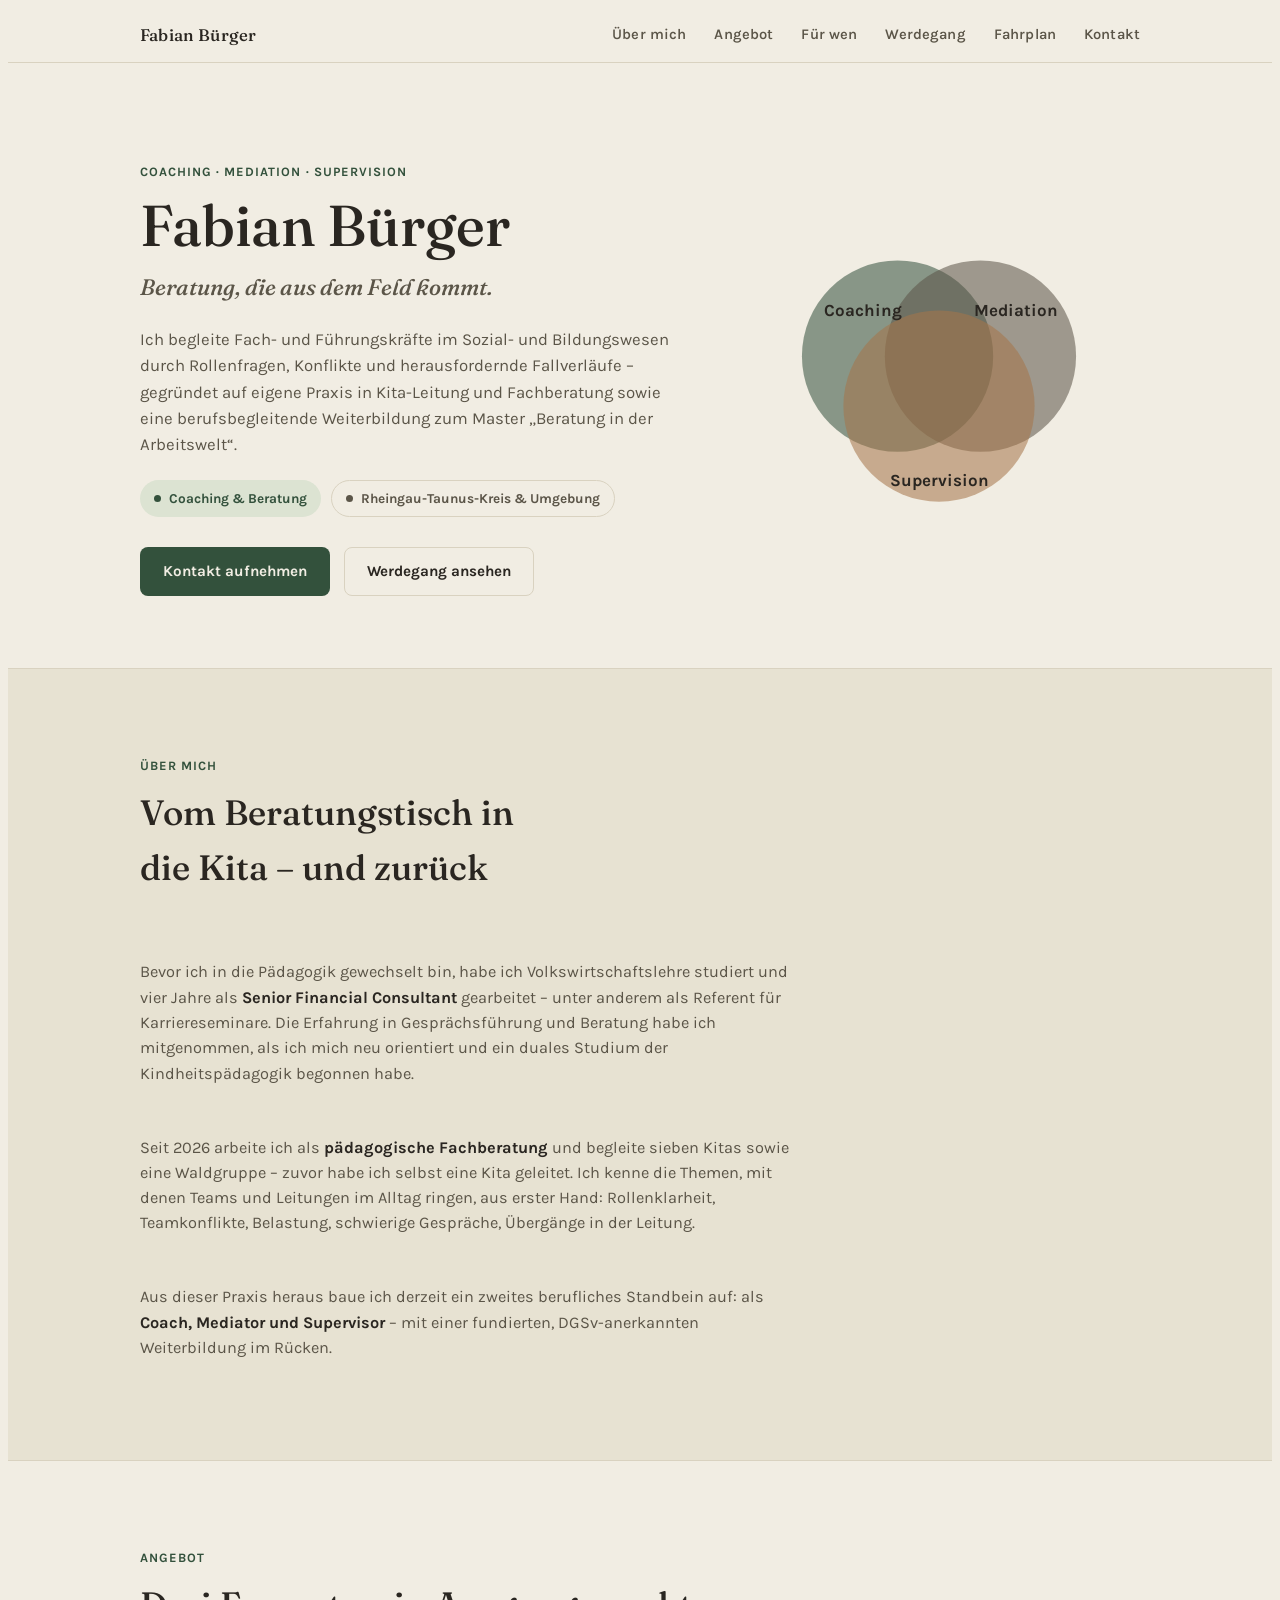
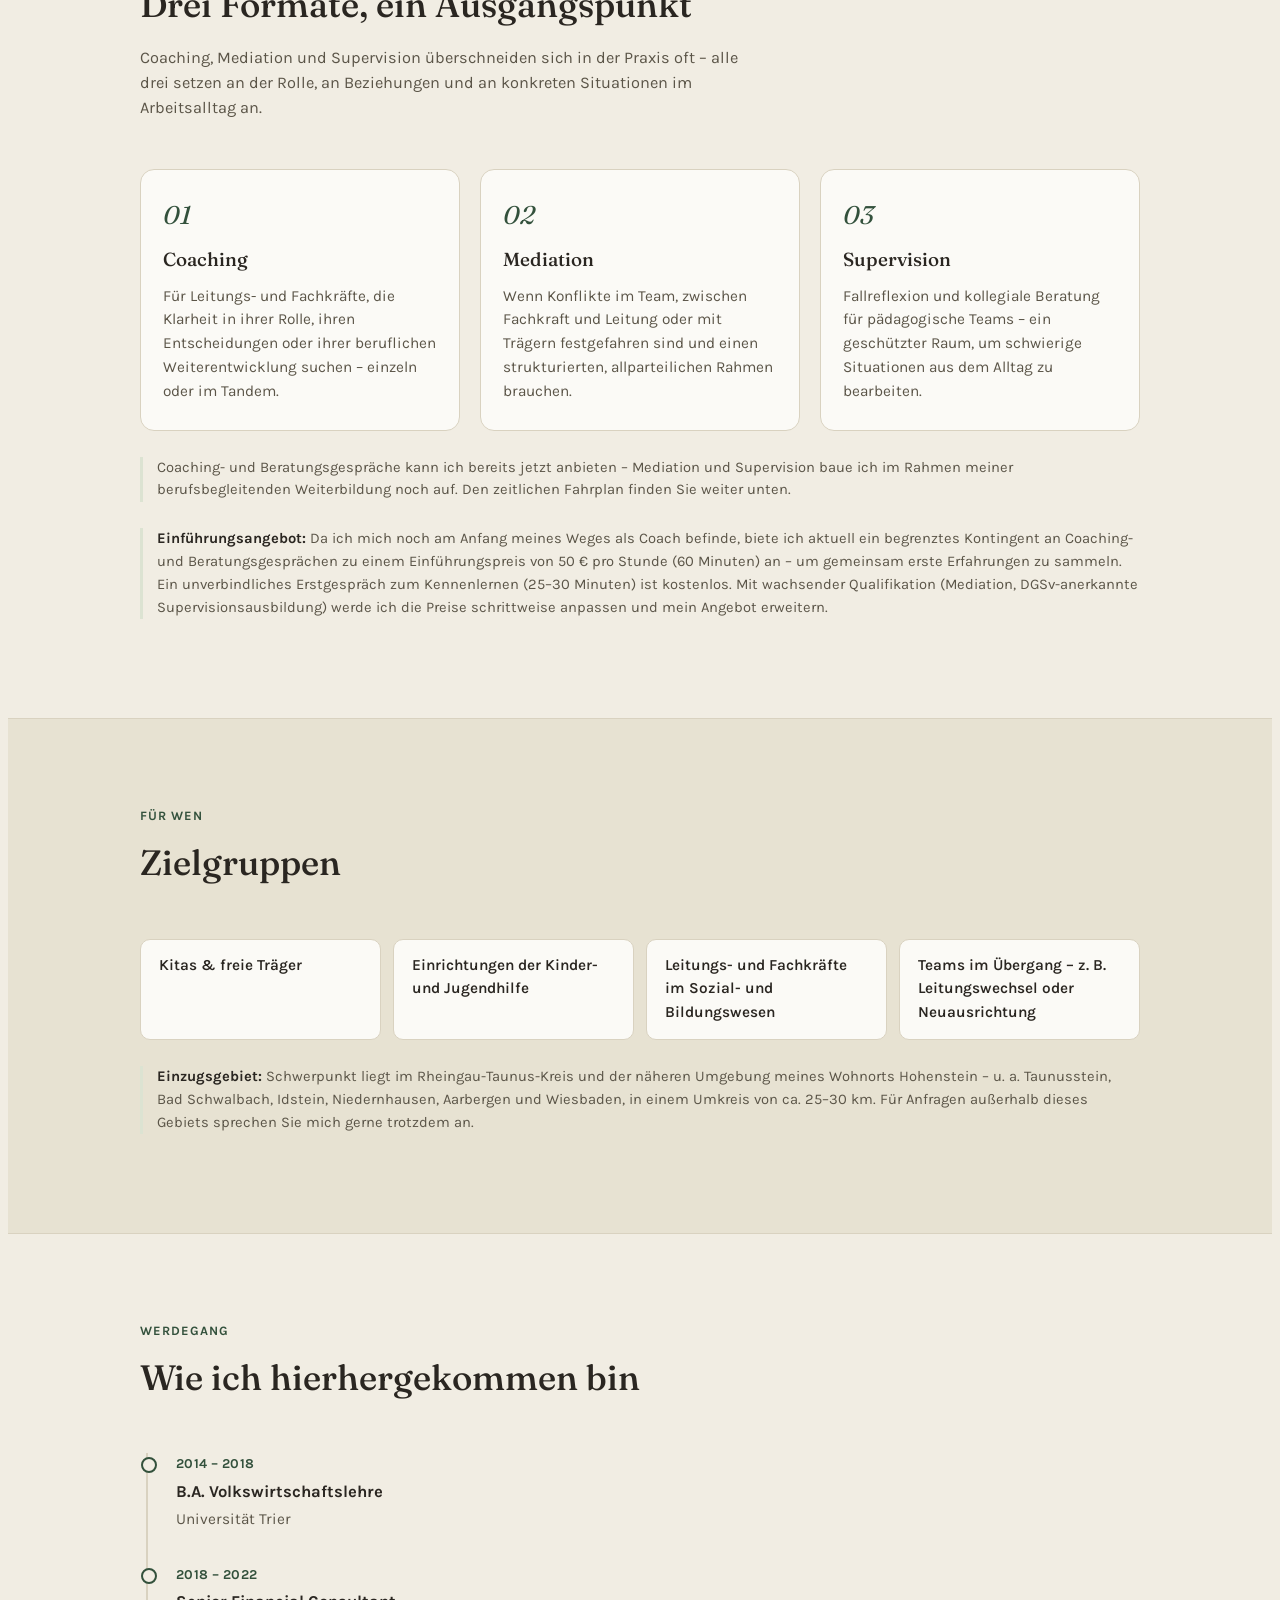
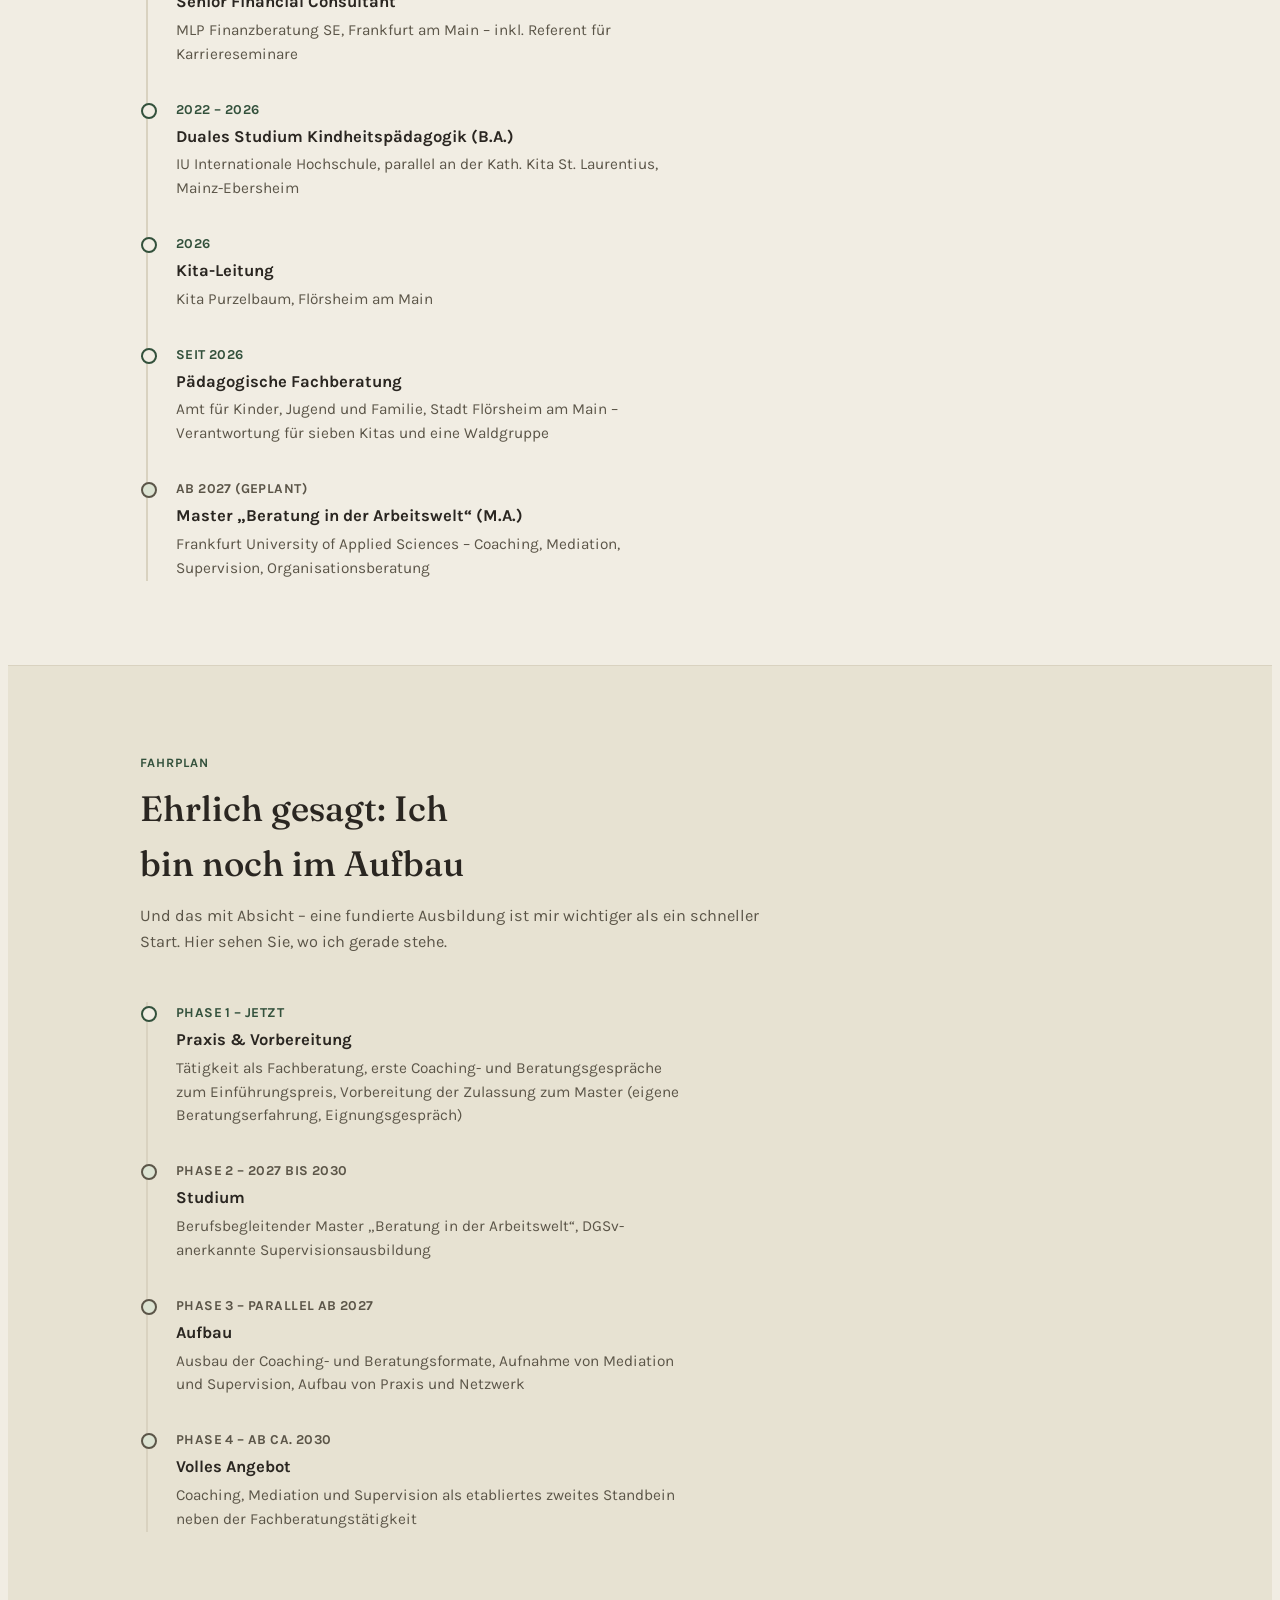
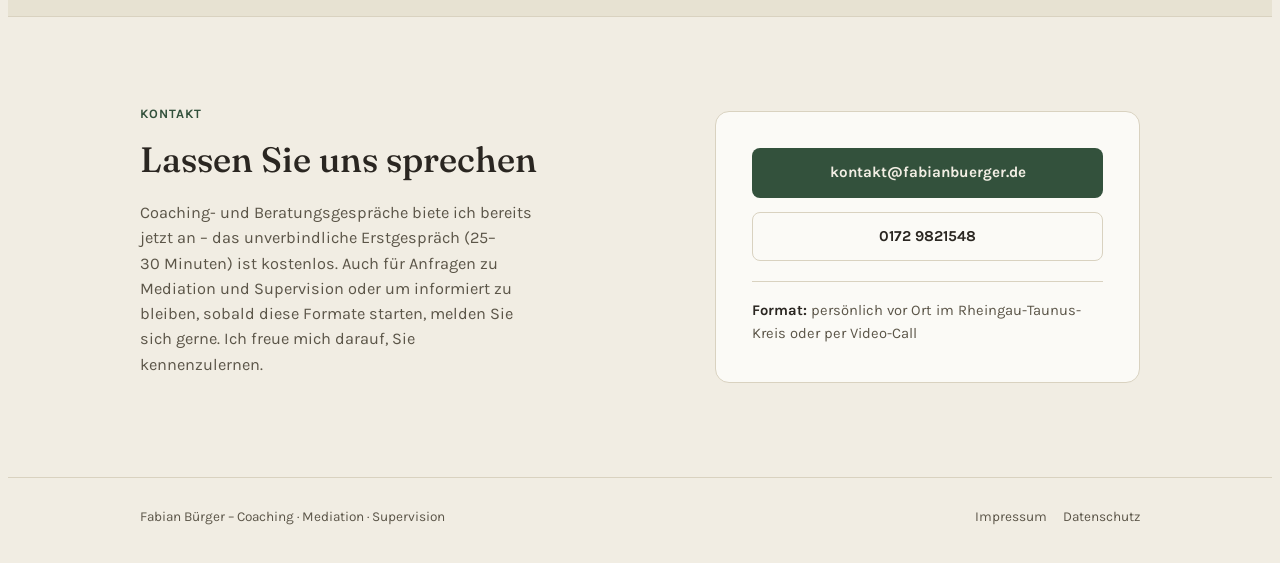
==== commit 97393be2: "Erstgespräch 25-30 Min, Rückmeldezeit entfernt" ====
--- a/index.html
+++ b/index.html
@@ -568,7 +568,7 @@
         Weges als Coach befinde, biete ich aktuell ein begrenztes Kontingent an Coaching- und
         Beratungsgesprächen zu einem Einführungspreis von 50&nbsp;&euro; pro Stunde (60&nbsp;Minuten) an
         &ndash; um gemeinsam erste Erfahrungen zu sammeln. Ein unverbindliches Erstgespräch zum
-        Kennenlernen (20&ndash;30&nbsp;Minuten) ist kostenlos. Mit wachsender Qualifikation (Mediation,
+        Kennenlernen (25&ndash;30&nbsp;Minuten) ist kostenlos. Mit wachsender Qualifikation (Mediation,
         DGSv-anerkannte Supervisionsausbildung) werde ich die Preise schrittweise anpassen und mein
         Angebot erweitern.
       </p>
@@ -676,7 +676,7 @@
         <span class="eyebrow">Kontakt</span>
         <h2>Lassen Sie uns sprechen</h2>
         <p style="max-width:40ch">Coaching- und Beratungsgespräche biete ich bereits jetzt an
-          &ndash; das unverbindliche Erstgespräch (20&ndash;30&nbsp;Minuten) ist kostenlos. Auch für
+          &ndash; das unverbindliche Erstgespräch (25&ndash;30&nbsp;Minuten) ist kostenlos. Auch für
           Anfragen zu Mediation und Supervision oder um informiert zu bleiben, sobald diese Formate
           starten, melden Sie sich gerne. Ich freue mich darauf, Sie kennenzulernen.</p>
       </div>
@@ -687,7 +687,6 @@
         </div>
         <div class="contact-meta">
           <span><strong>Format:</strong> persönlich vor Ort im Rheingau-Taunus-Kreis oder per Video-Call</span>
-          <span><strong>Rückmeldung:</strong> in der Regel innerhalb von 1&ndash;2 Werktagen</span>
         </div>
       </div>
     </div>
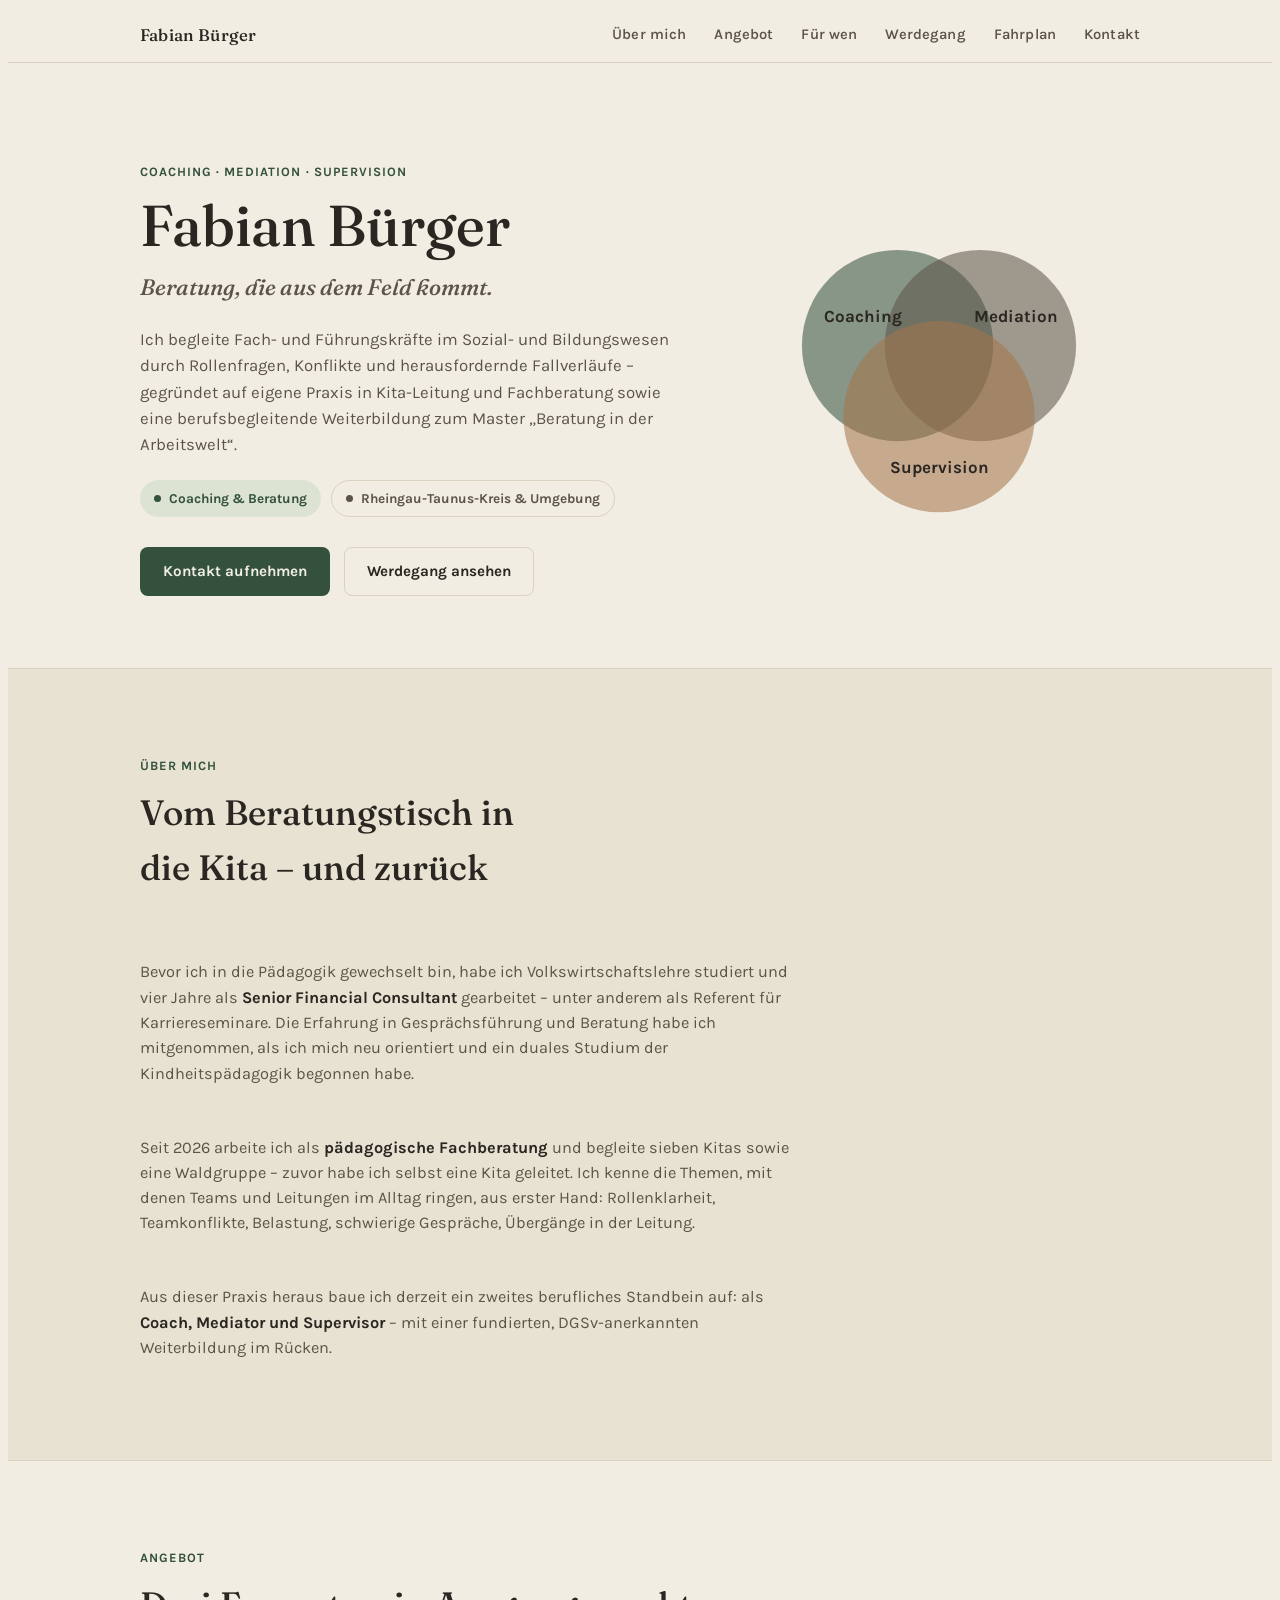
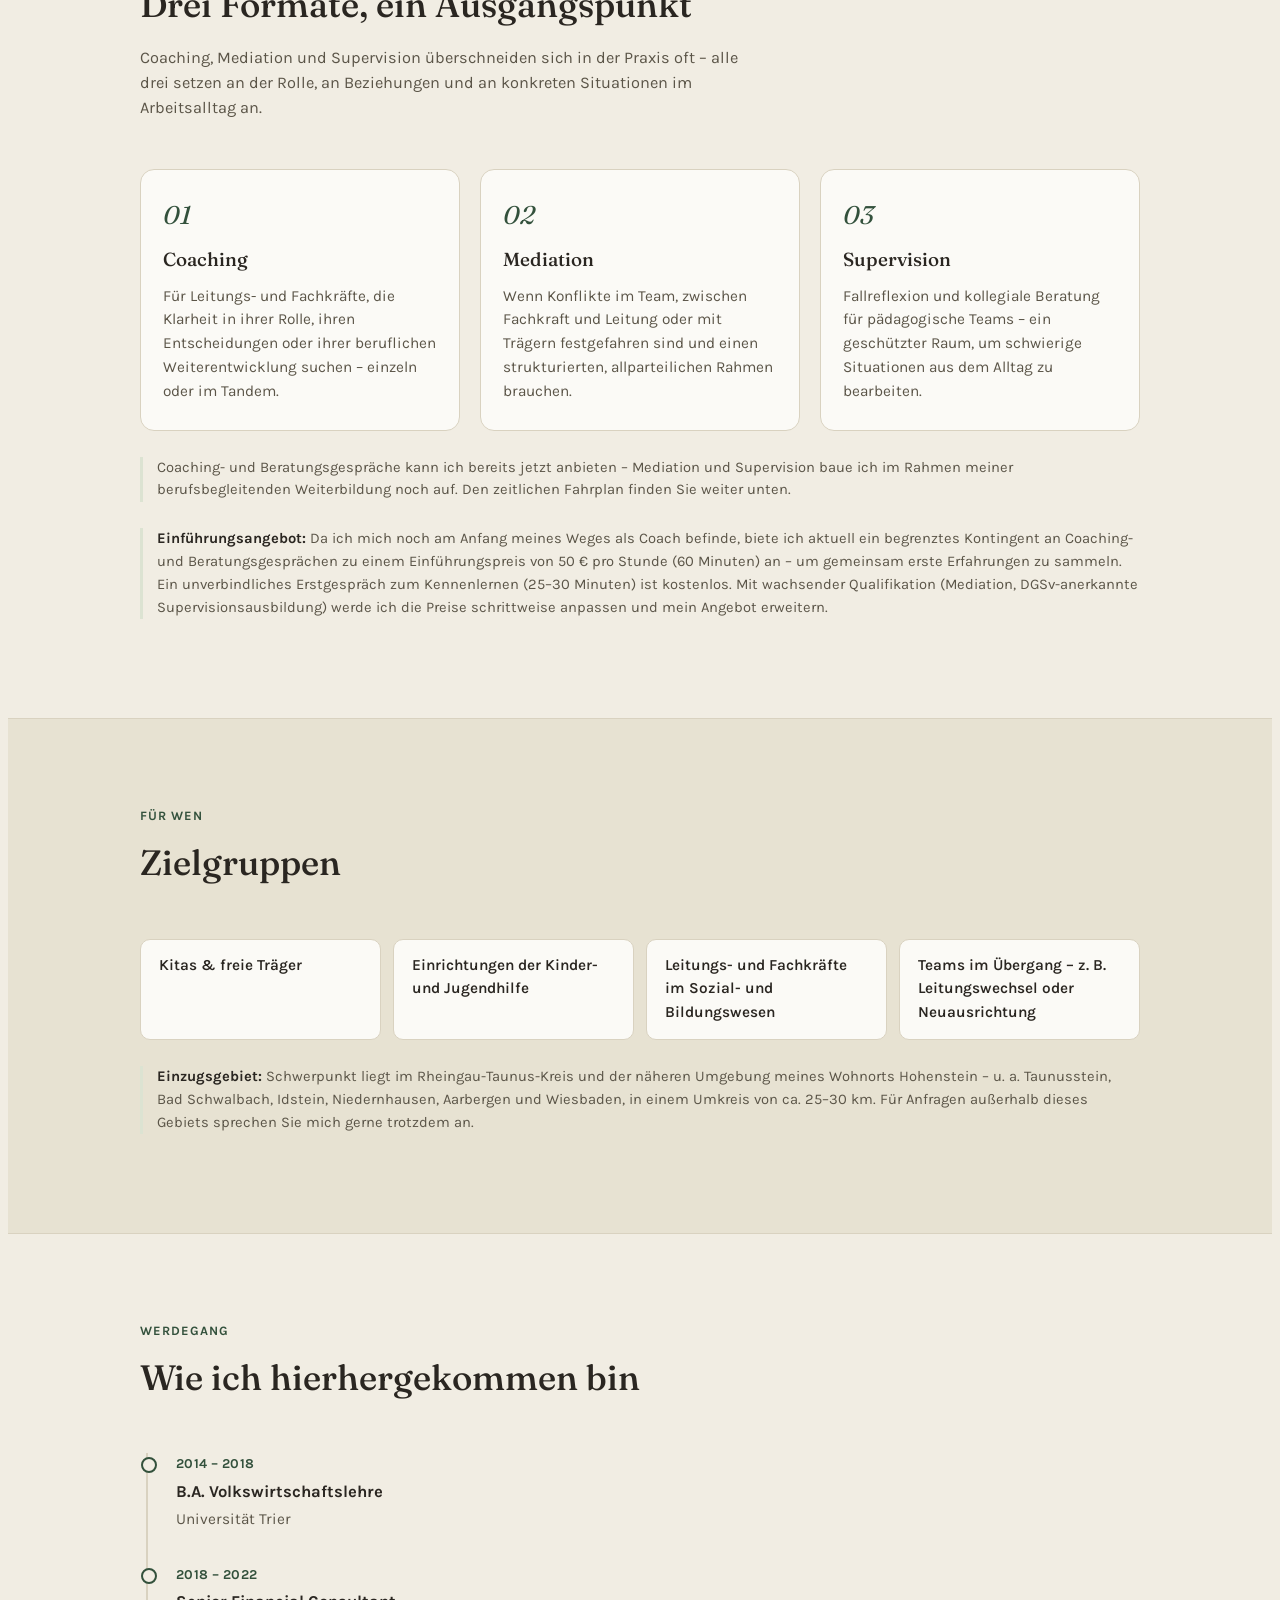
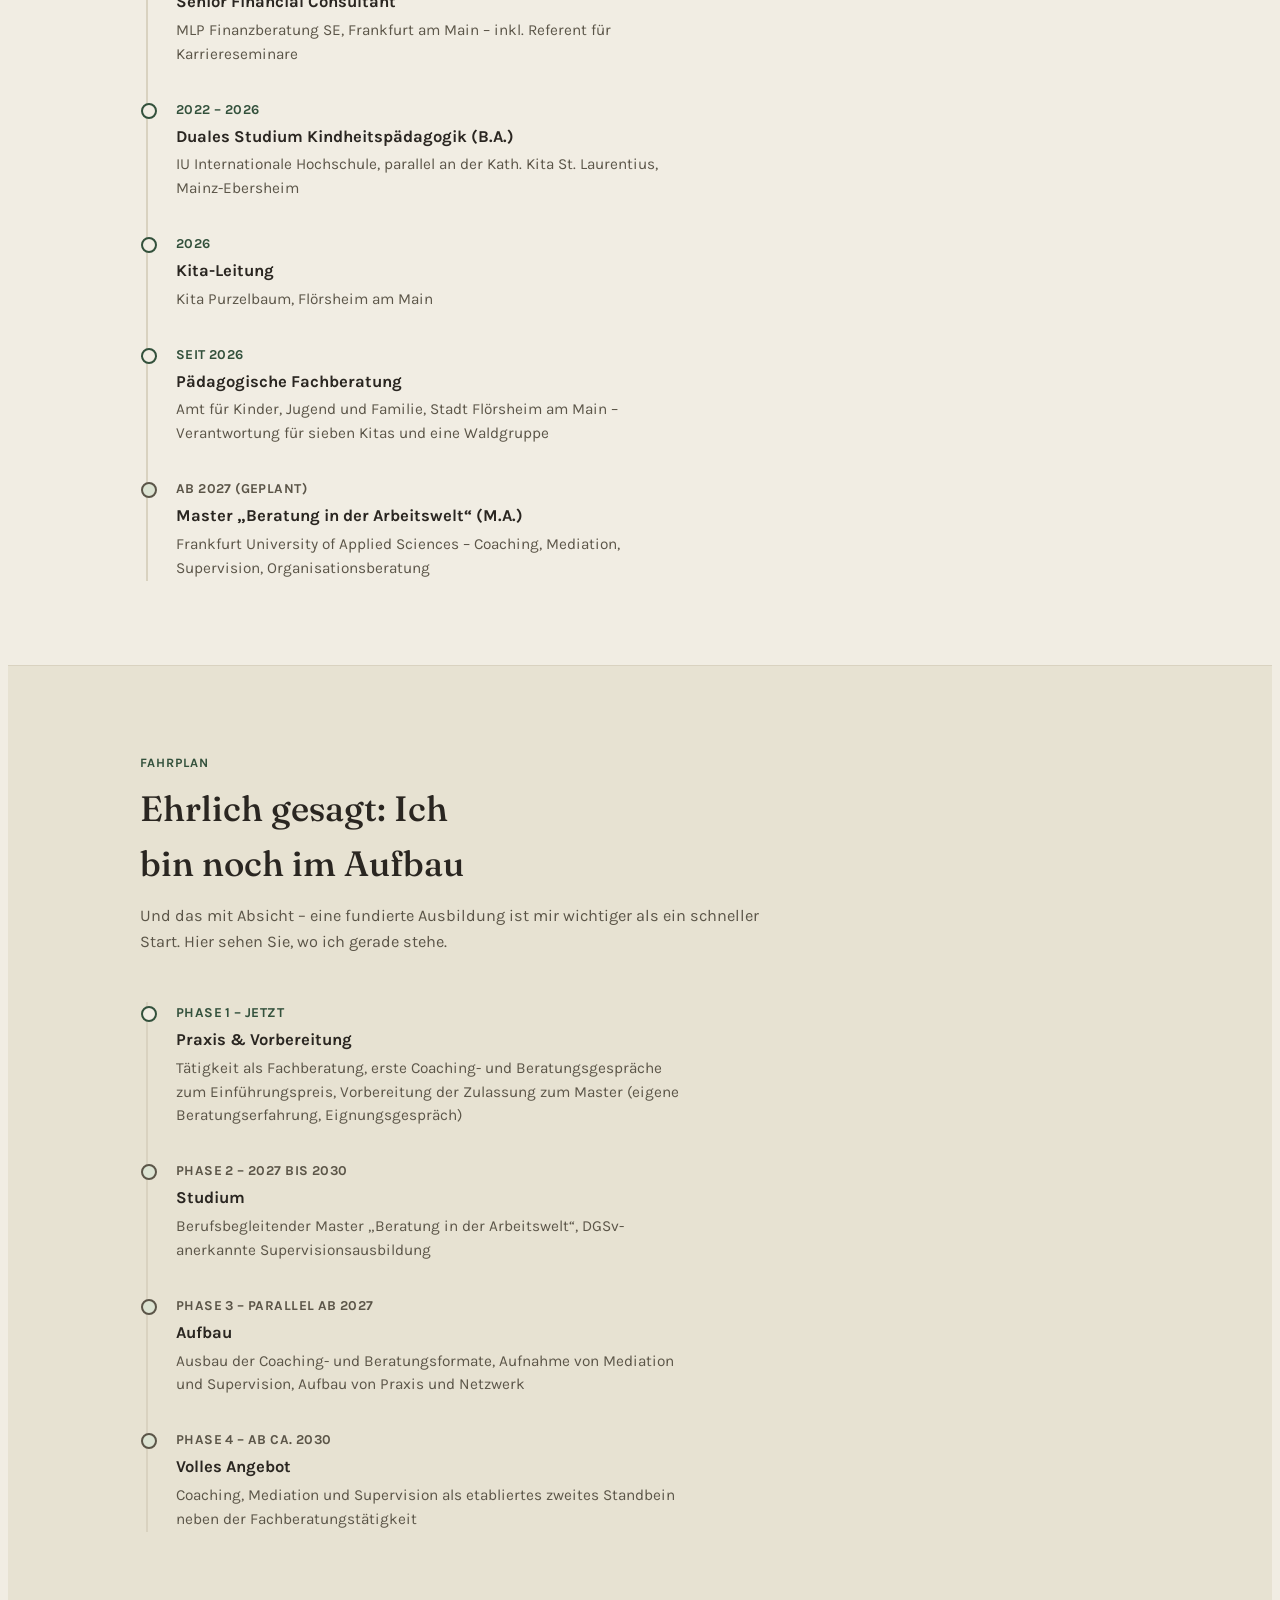
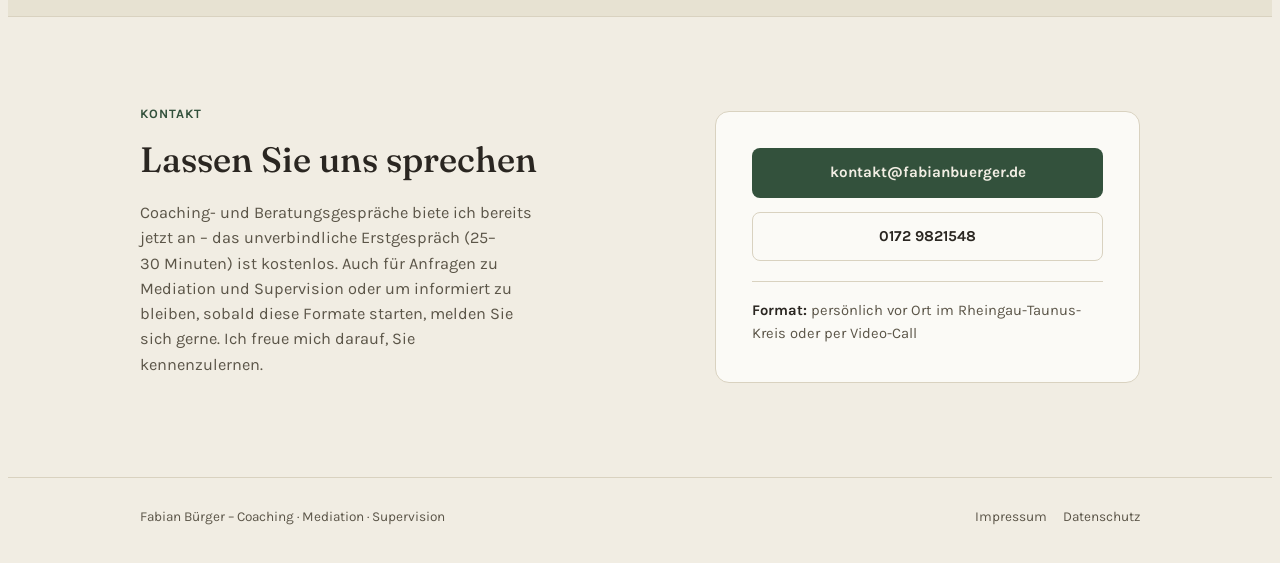
==== commit e47c08b5: "Venn-Diagramm: Kreise zurückgesetzt, nur Textposition angepasst" ====
--- a/index.html
+++ b/index.html
@@ -492,12 +492,12 @@
       </div>
       <div>
         <svg class="venn" viewBox="0 0 320 300" role="img" aria-label="Drei sich überschneidende Kreise für Coaching, Mediation und Supervision" style="max-width:340px">
-          <circle cx="121" cy="130" r="90" fill="var(--accent)" />
-          <circle cx="199" cy="130" r="90" fill="var(--ink-soft)" />
-          <circle cx="160" cy="177" r="90" fill="#A6764A" fill-opacity="0.5"/>
-          <text x="88" y="92" text-anchor="middle">Coaching</text>
-          <text x="232" y="92" text-anchor="middle">Mediation</text>
-          <text x="160" y="252" text-anchor="middle">Supervision</text>
+          <circle cx="121" cy="120" r="90" fill="var(--accent)" />
+          <circle cx="199" cy="120" r="90" fill="var(--ink-soft)" />
+          <circle cx="160" cy="187" r="90" fill="#A6764A" fill-opacity="0.5"/>
+          <text x="88" y="98" text-anchor="middle">Coaching</text>
+          <text x="232" y="98" text-anchor="middle">Mediation</text>
+          <text x="160" y="240" text-anchor="middle">Supervision</text>
         </svg>
       </div>
     </div>
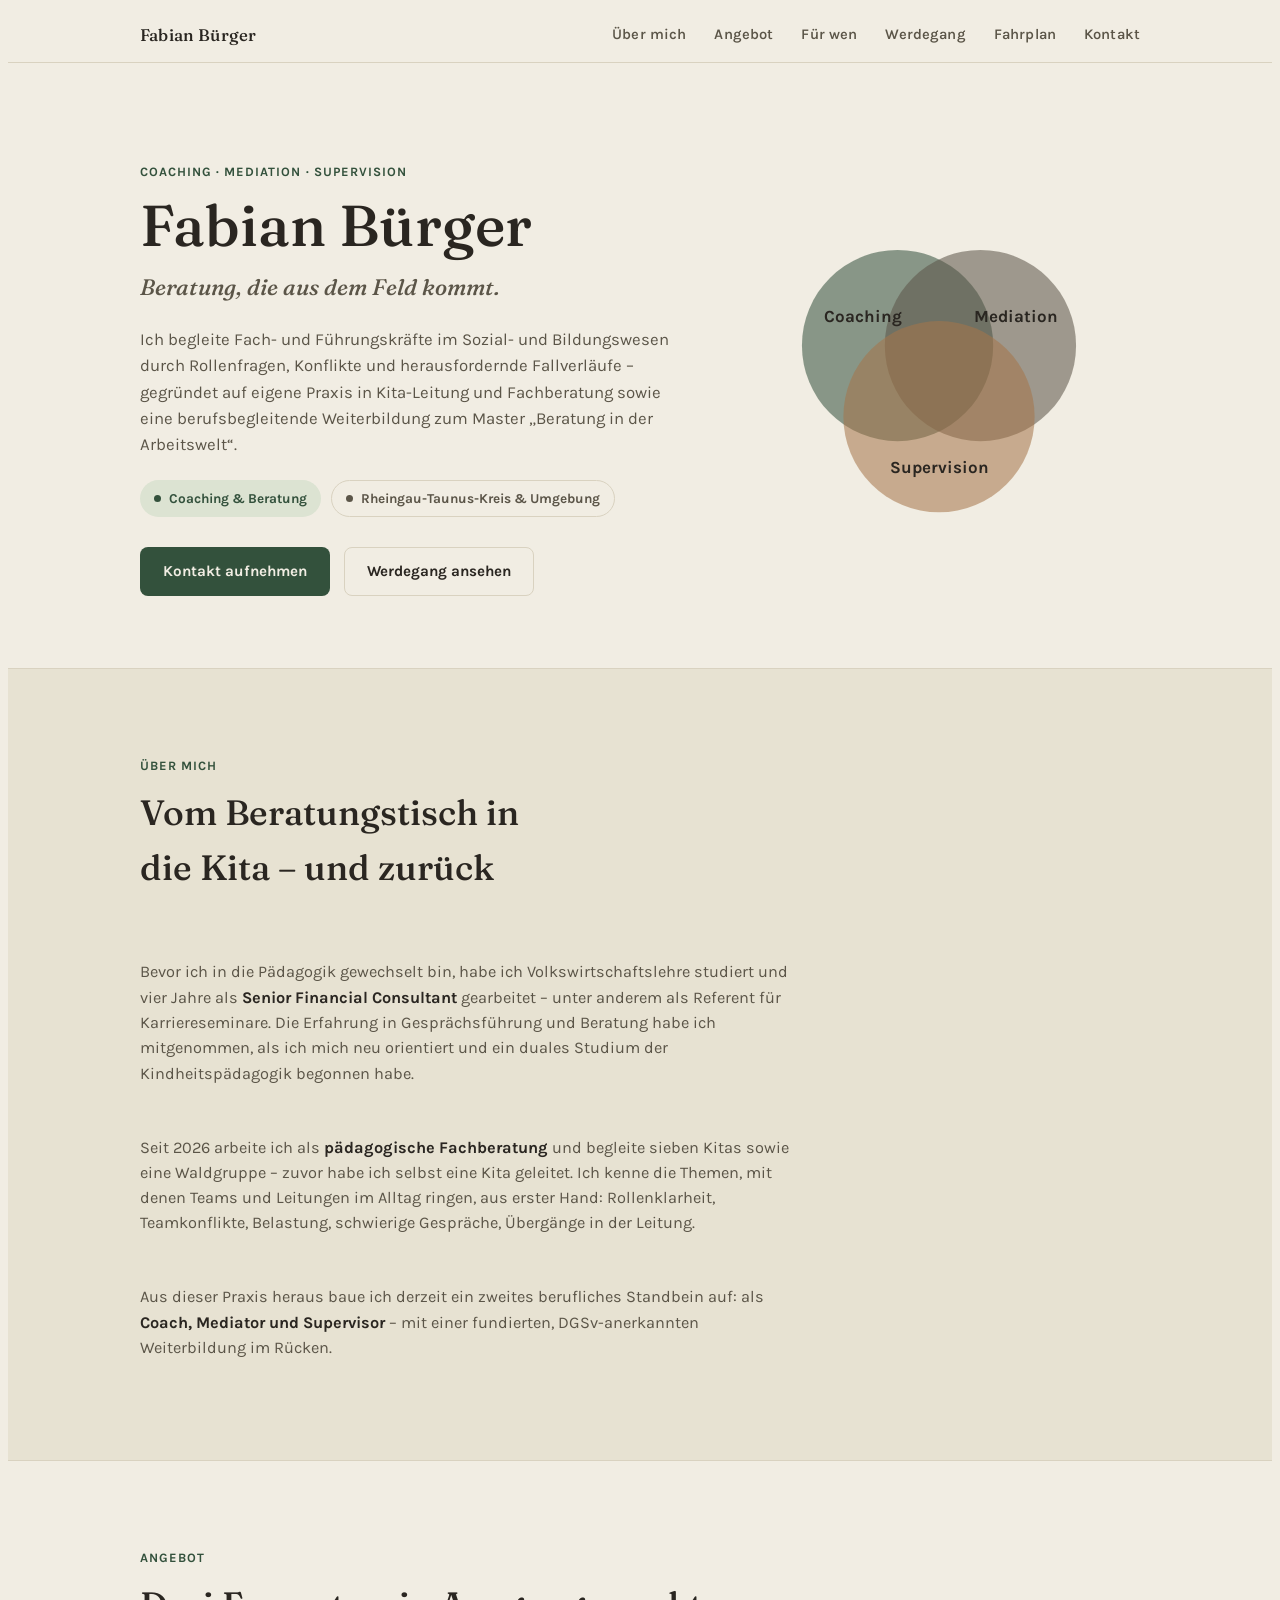
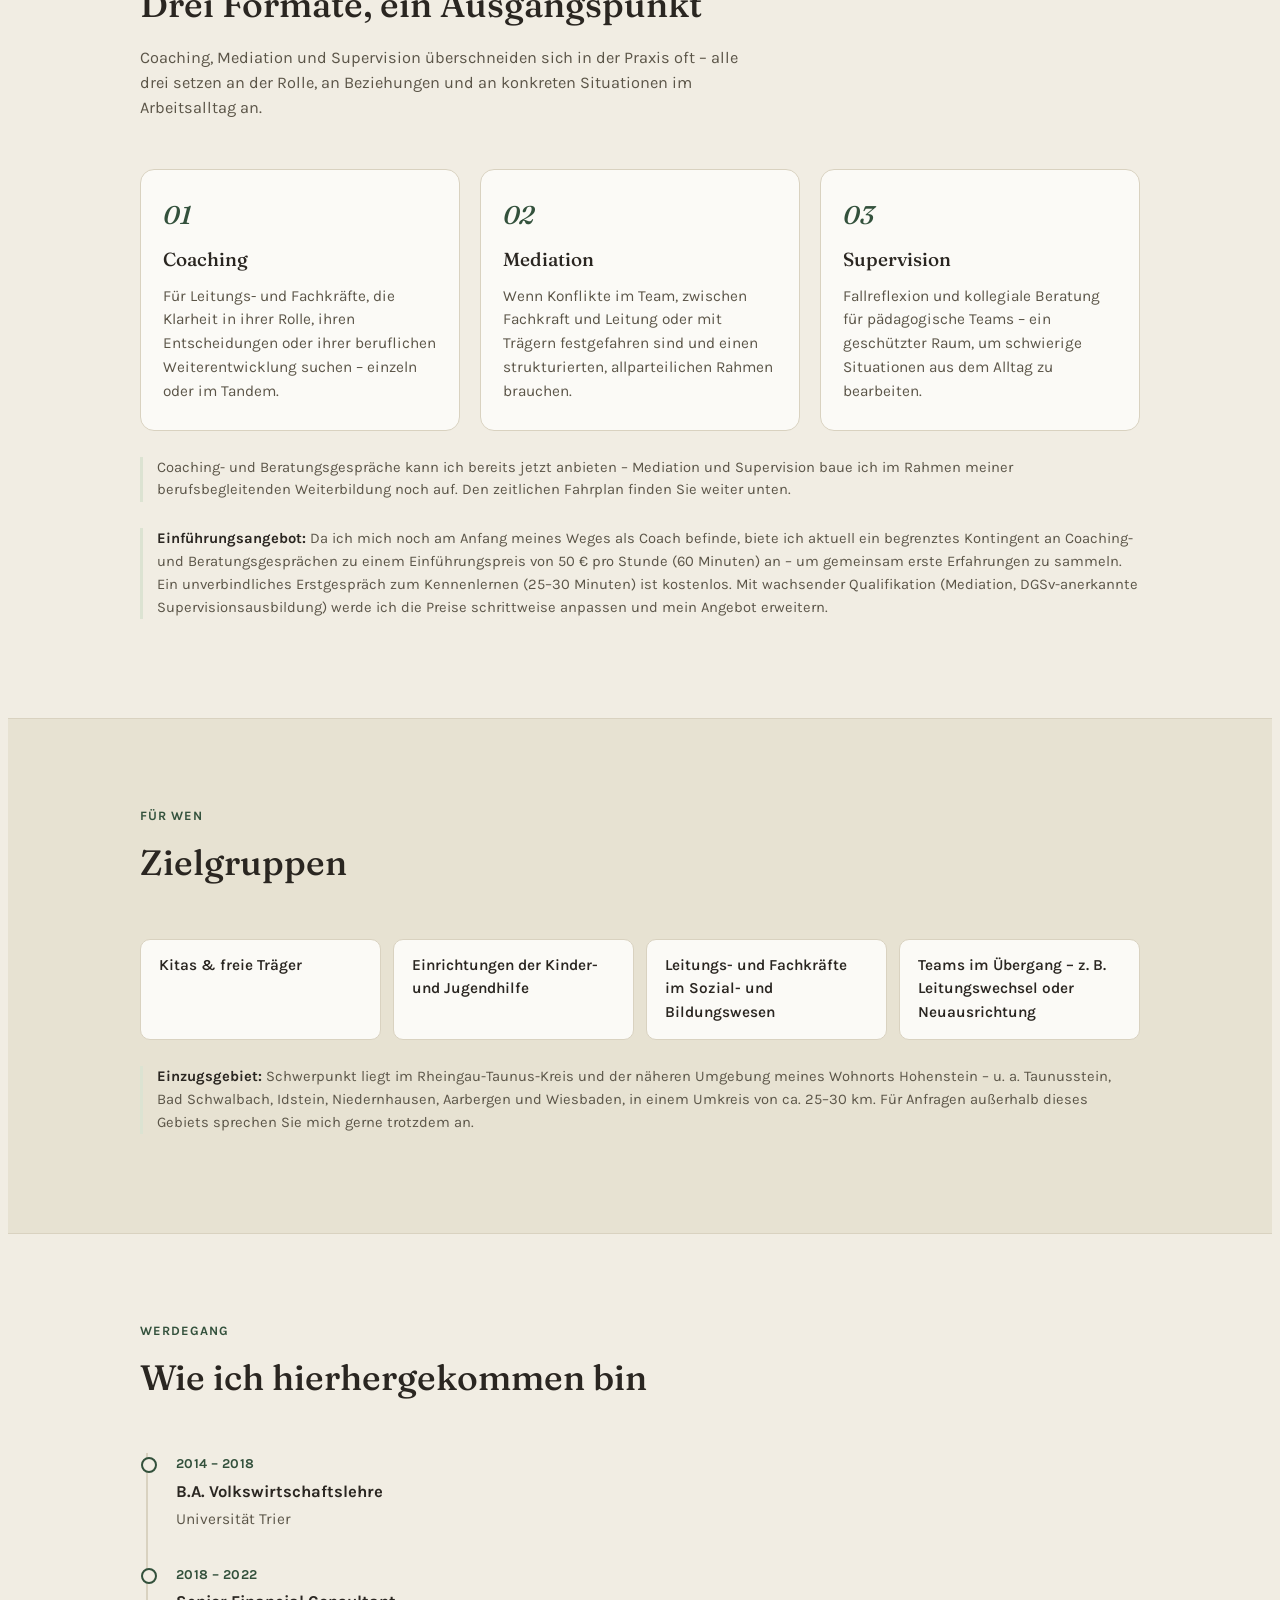
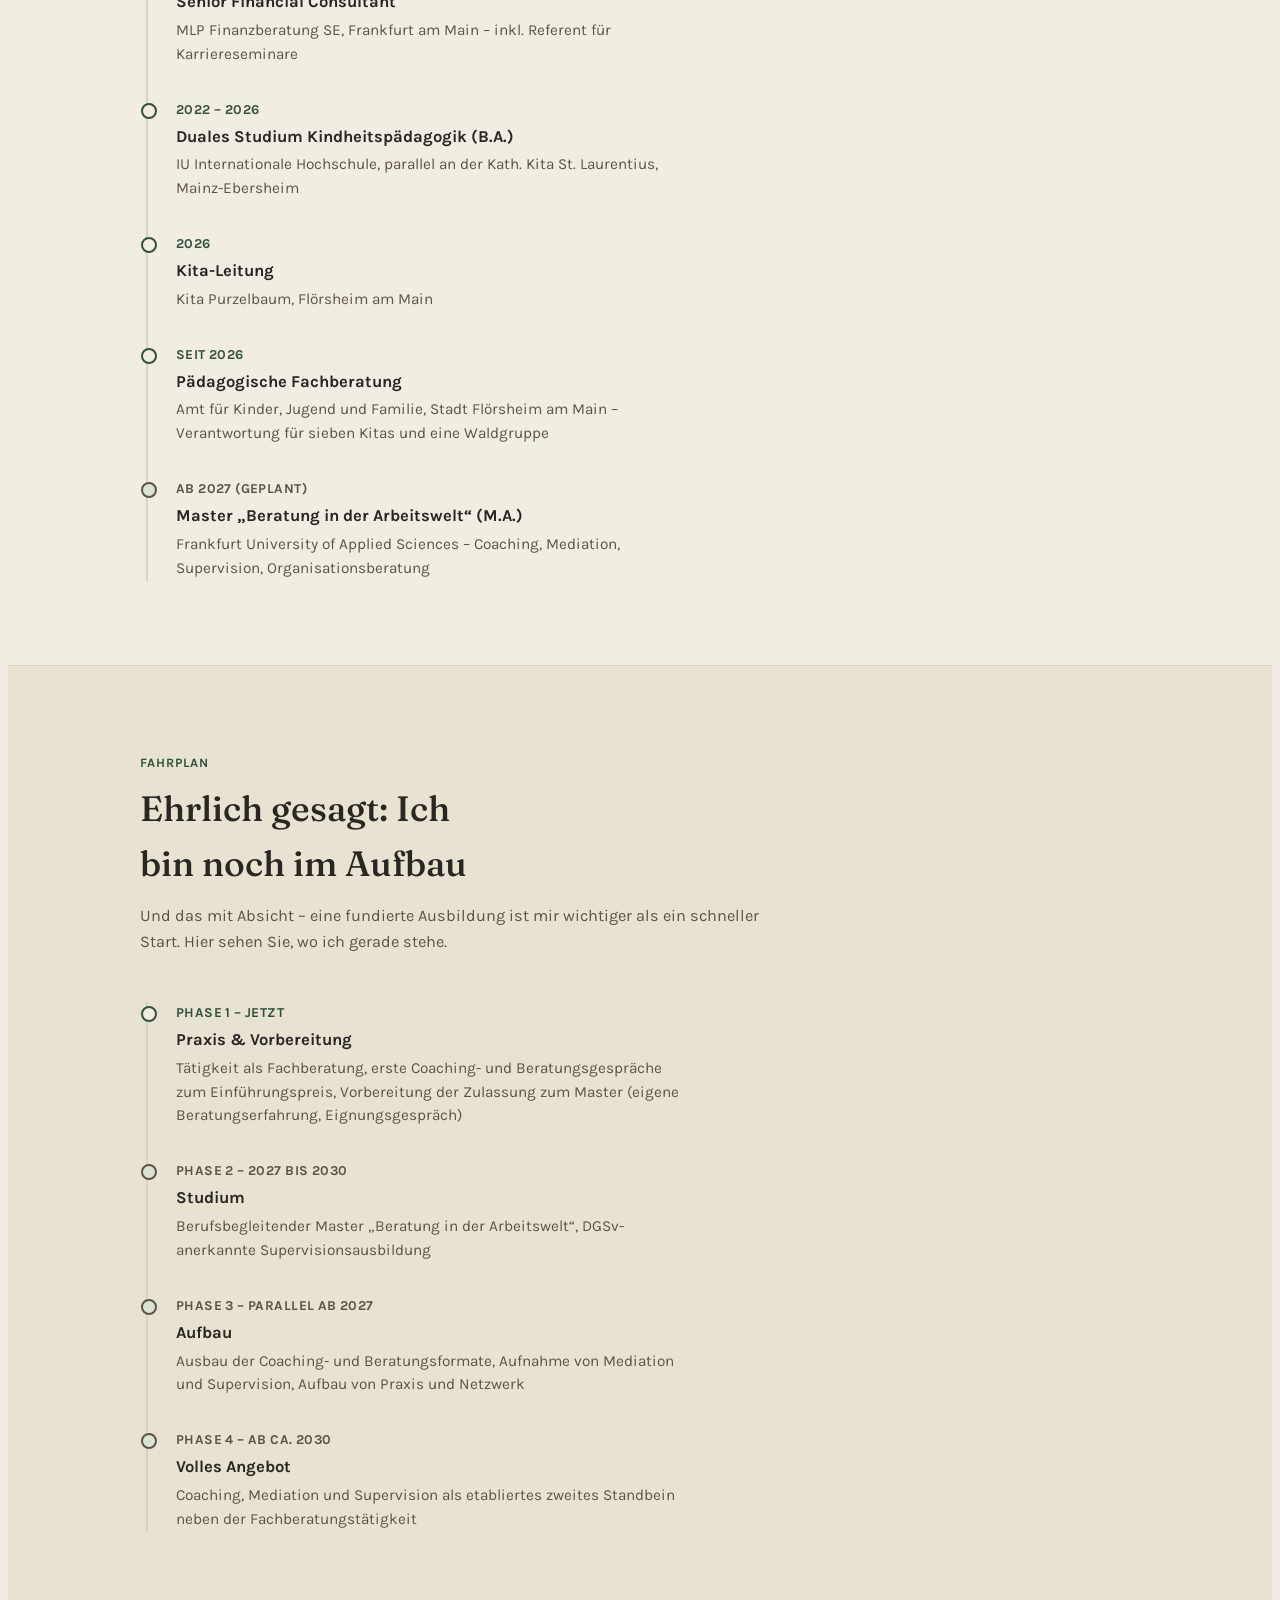
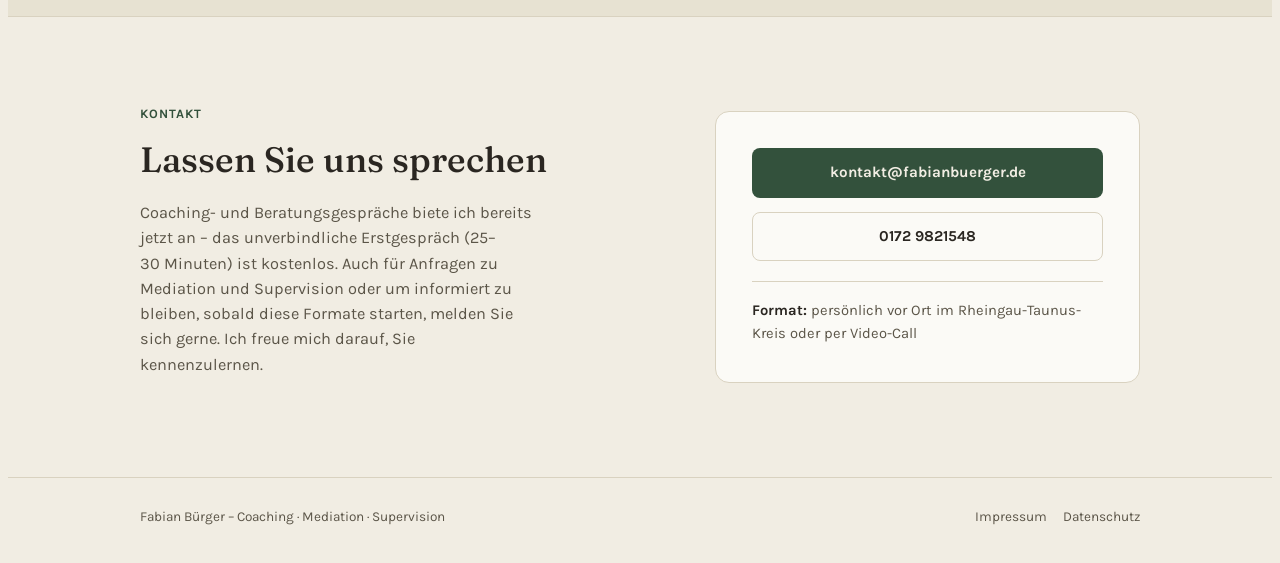
==== commit 3431a68e: "Google Fonts selbst gehostet (Datenschutz), 20->25 Min bereits umgesetzt Co-Authored-By: Claude Sonn" ====
--- a/index.html
+++ b/index.html
@@ -13,7 +13,14 @@
 <meta property="og:locale" content="de_DE">
 <title>Fabian Bürger Beratung</title>
 <style>
-  @import url('https://fonts.googleapis.com/css2?family=Fraunces:ital,opsz,wght@0,9..144,400;0,9..144,500;0,9..144,600;1,9..144,500&family=Karla:wght@400;500;600;700&display=swap');
+  @font-face{font-family:'Karla';font-style:normal;font-weight:400;font-display:swap;src:url('/fonts/karla-400.woff2') format('woff2');}
+  @font-face{font-family:'Karla';font-style:normal;font-weight:500;font-display:swap;src:url('/fonts/karla-500.woff2') format('woff2');}
+  @font-face{font-family:'Karla';font-style:normal;font-weight:600;font-display:swap;src:url('/fonts/karla-600.woff2') format('woff2');}
+  @font-face{font-family:'Karla';font-style:normal;font-weight:700;font-display:swap;src:url('/fonts/karla-700.woff2') format('woff2');}
+  @font-face{font-family:'Fraunces';font-style:normal;font-weight:400;font-display:swap;src:url('/fonts/fraunces-400.woff2') format('woff2');}
+  @font-face{font-family:'Fraunces';font-style:normal;font-weight:500;font-display:swap;src:url('/fonts/fraunces-500.woff2') format('woff2');}
+  @font-face{font-family:'Fraunces';font-style:normal;font-weight:600;font-display:swap;src:url('/fonts/fraunces-600.woff2') format('woff2');}
+  @font-face{font-family:'Fraunces';font-style:italic;font-weight:500;font-display:swap;src:url('/fonts/fraunces-500italic.woff2') format('woff2');}
 
   :root{
     --bg: #F1EDE3;
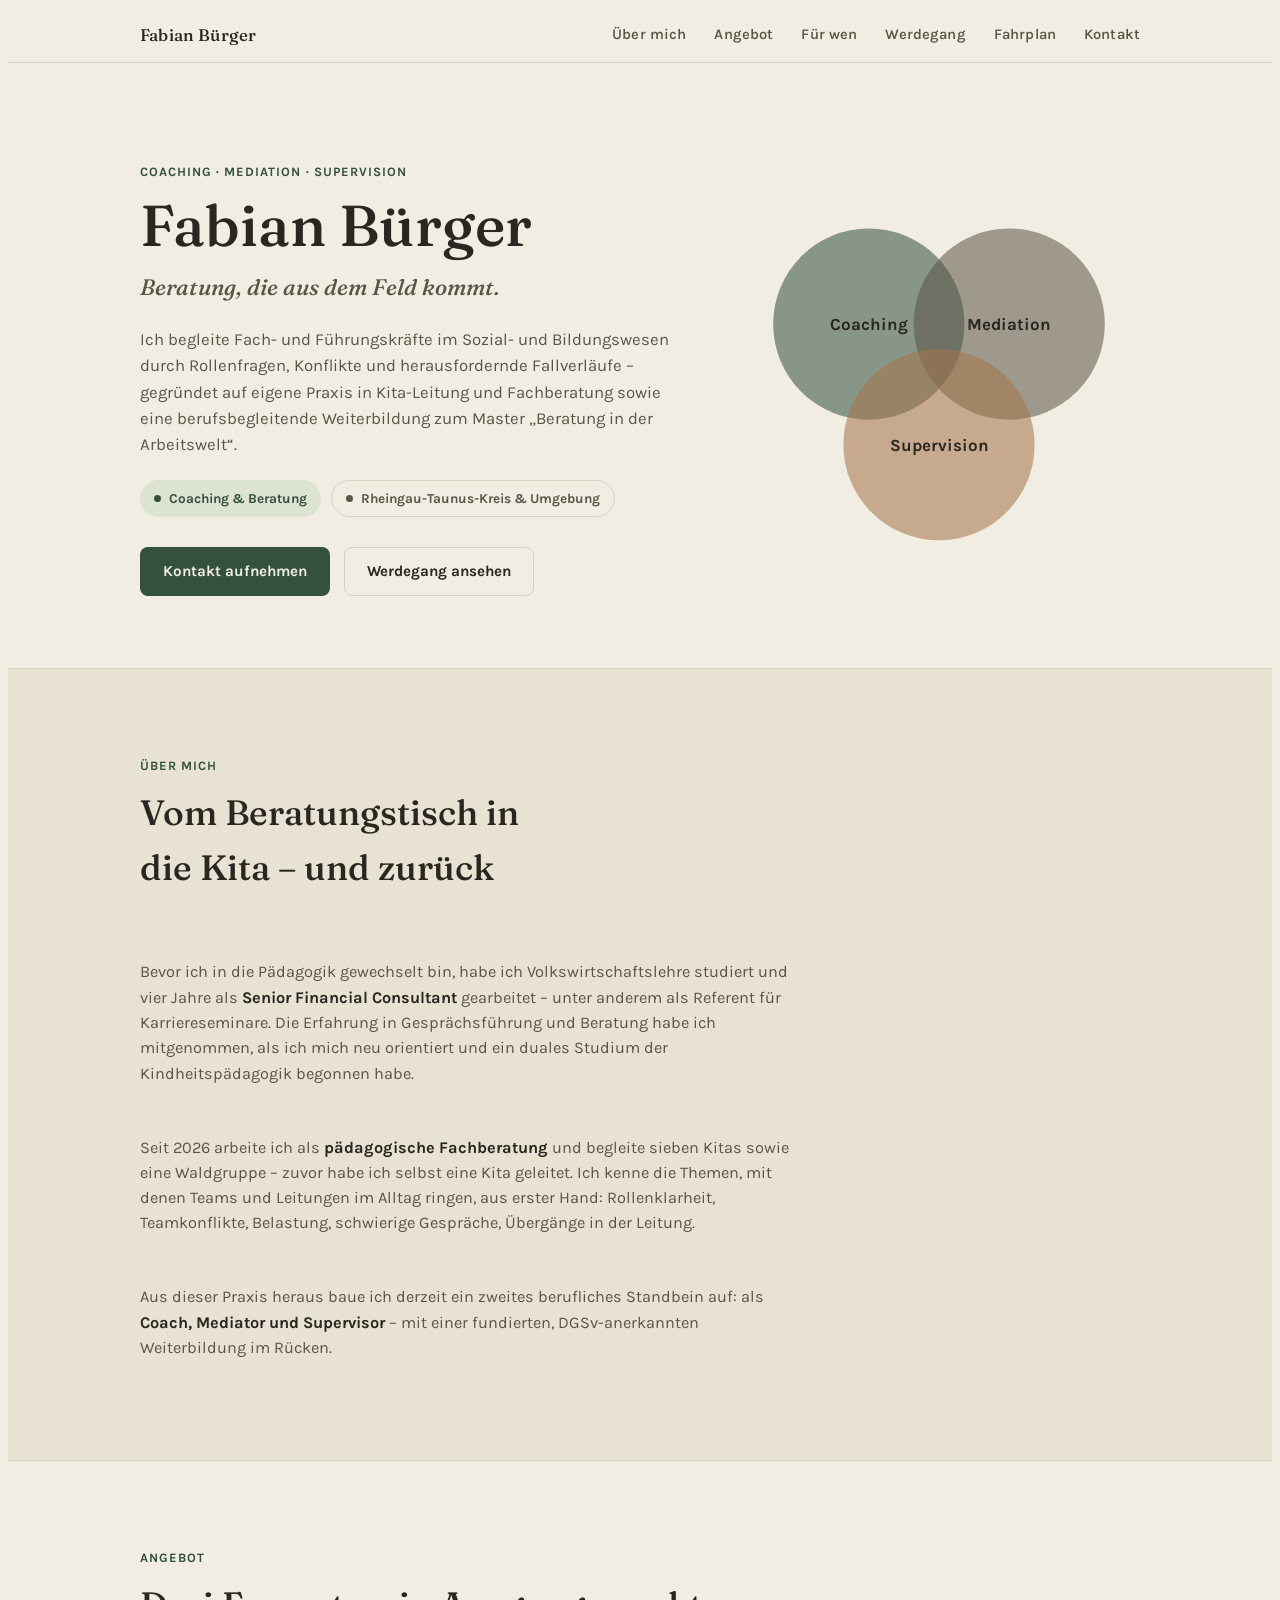
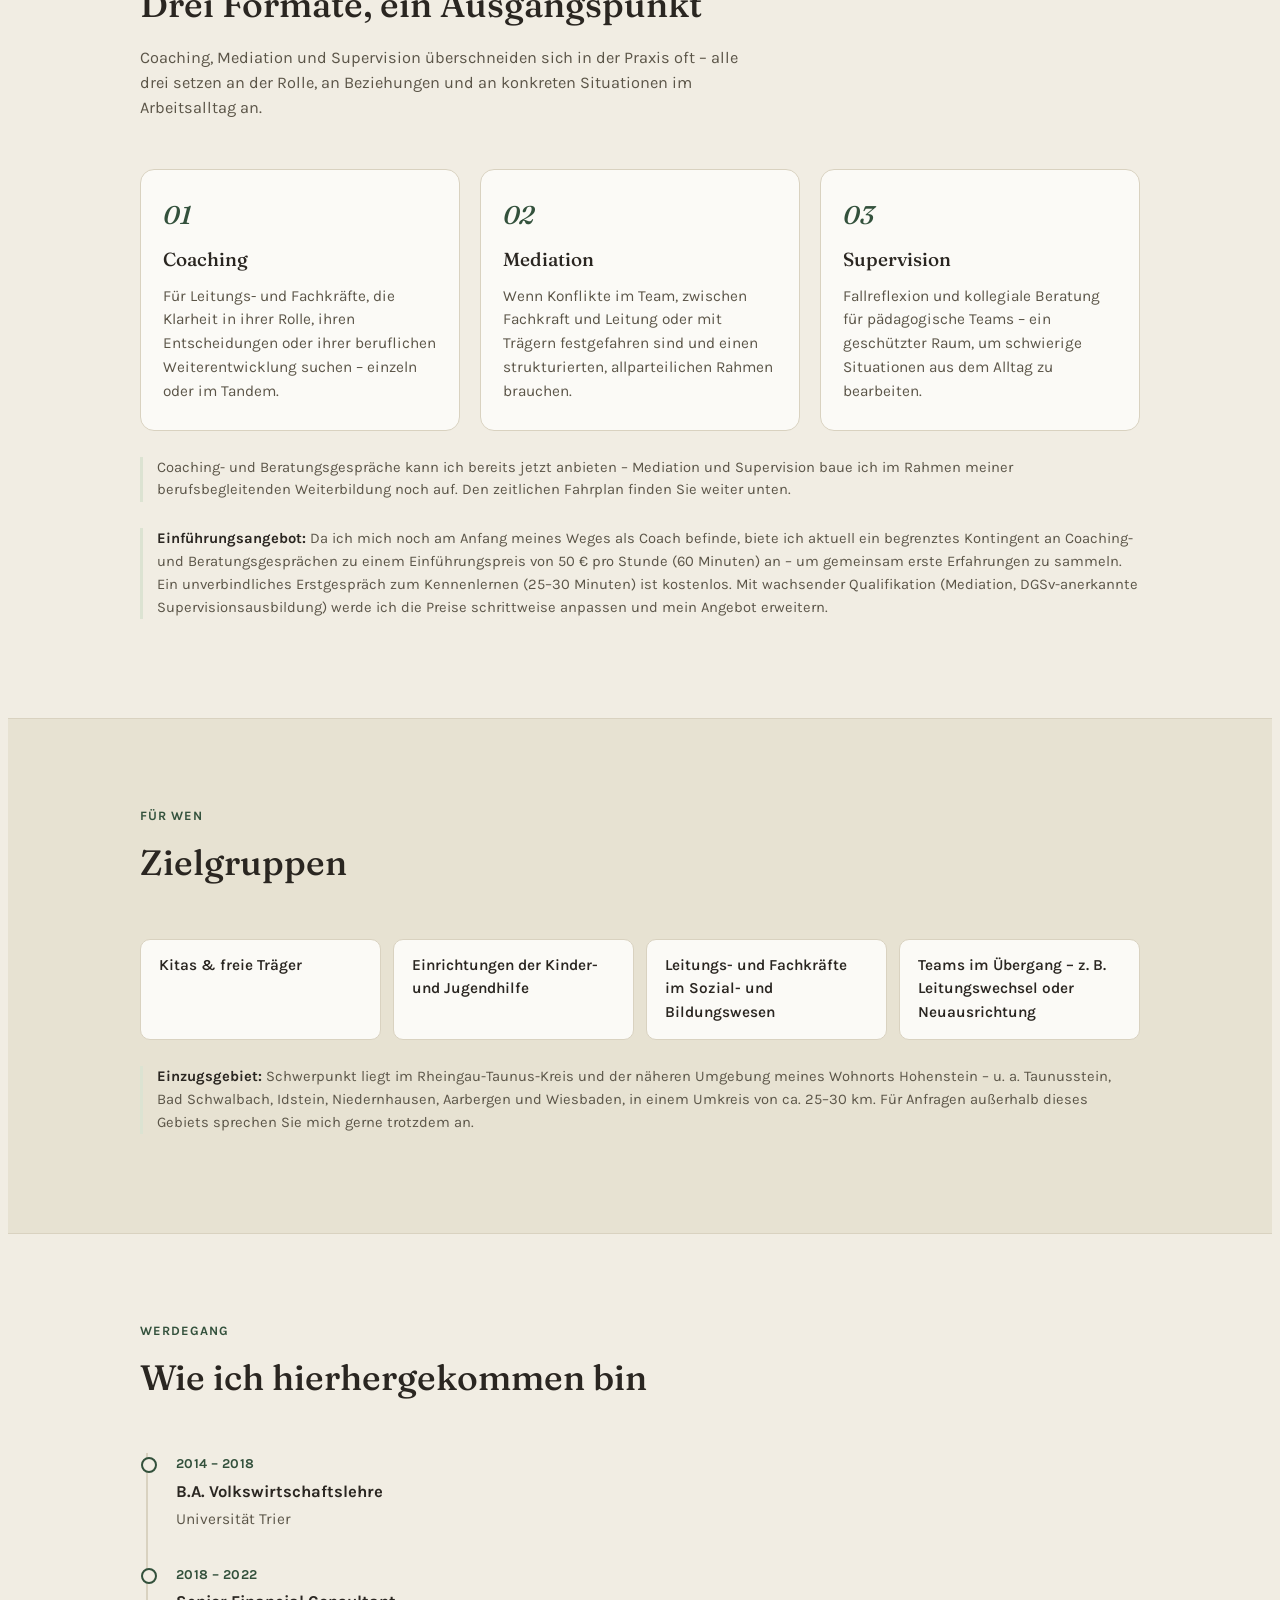
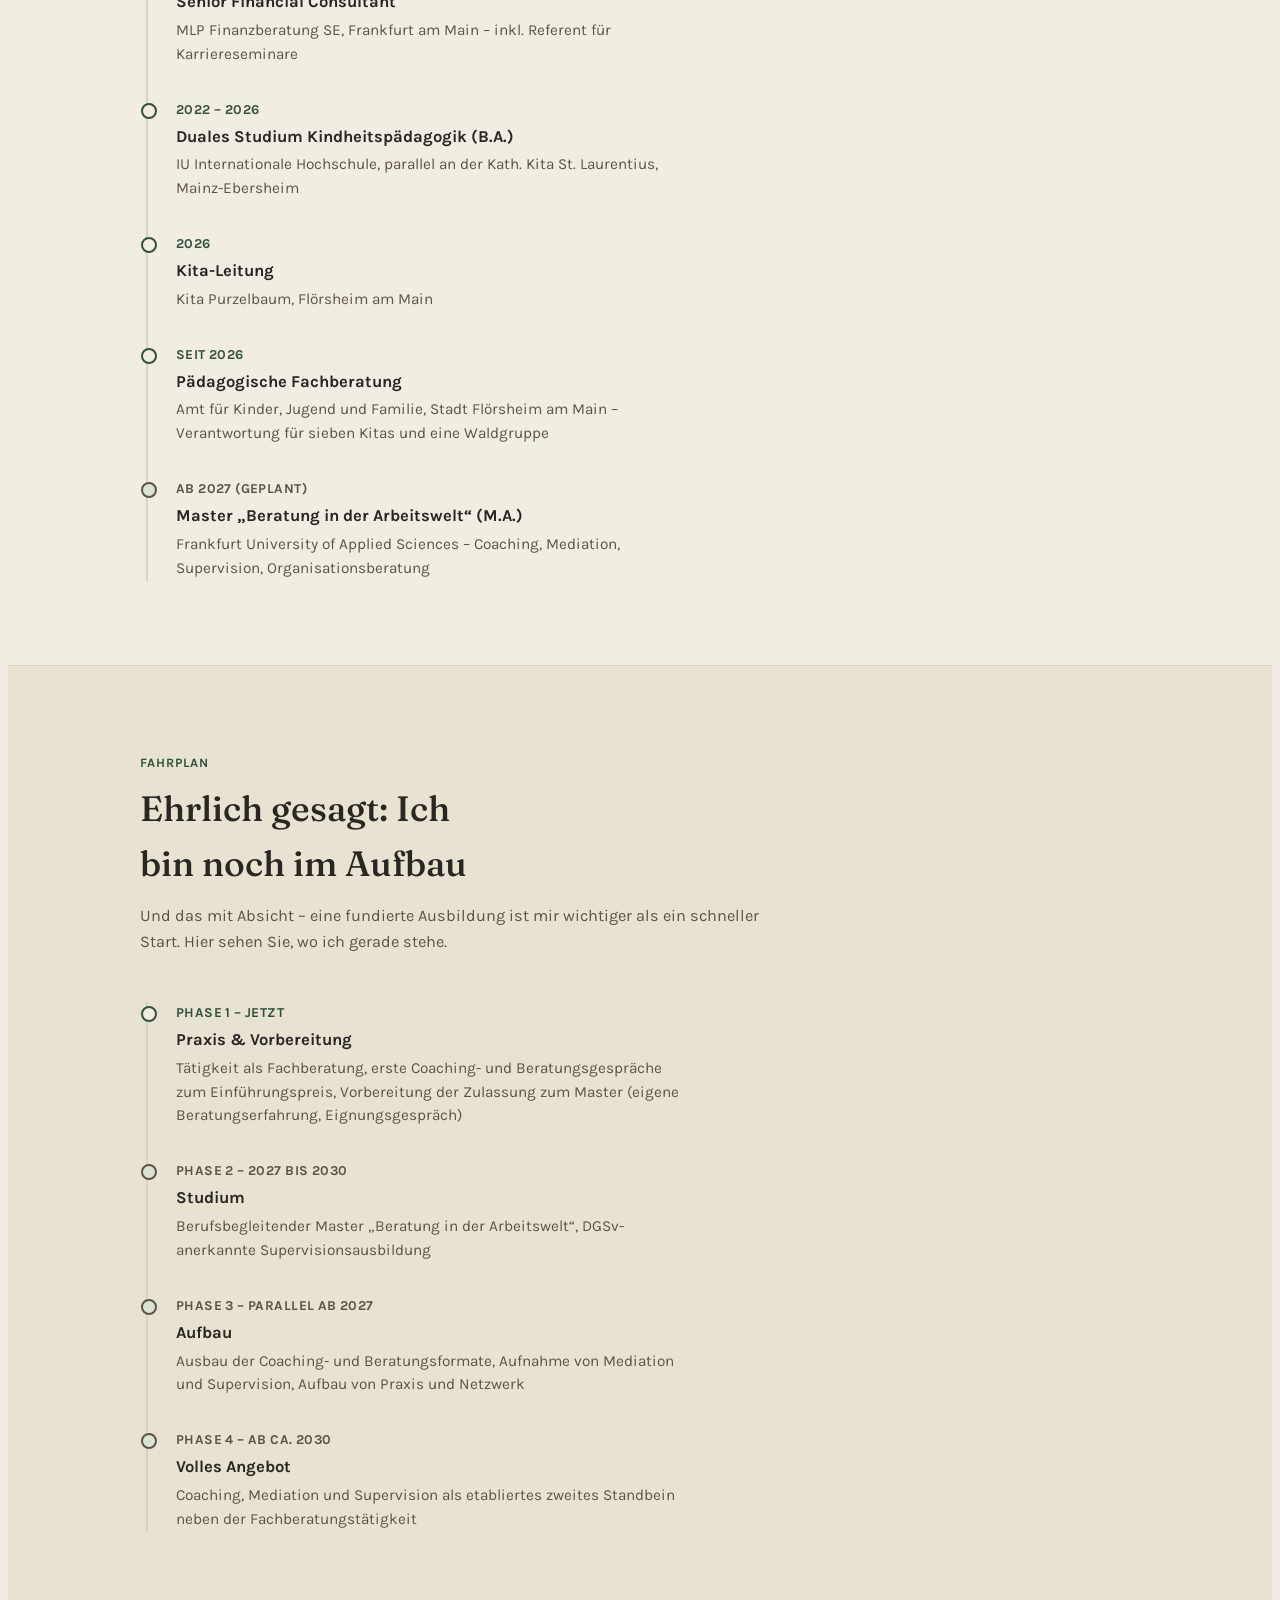
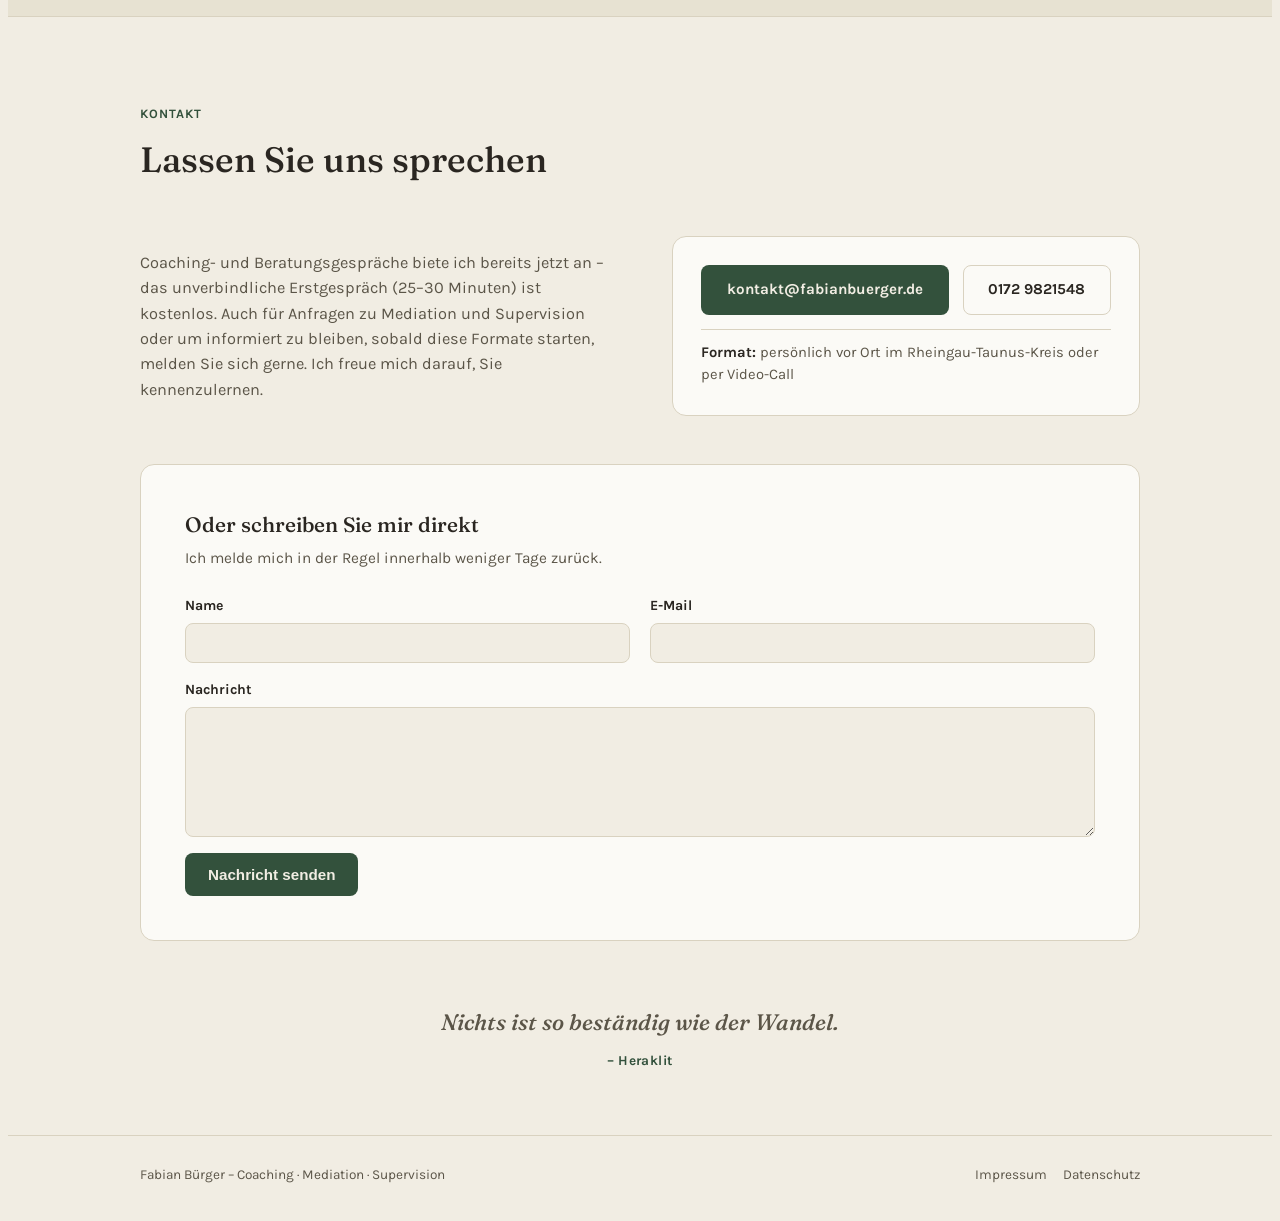
==== commit 04e5accd: "Kontaktformular, Kontakt-Layout, Venn-Diagramm, Zitat, SEO-Titel, Datenschutz/Impressum-Updates, Sit" ====
--- a/index.html
+++ b/index.html
@@ -11,7 +11,28 @@
 <meta property="og:title" content="Fabian Bürger – Coaching, Mediation, Supervision">
 <meta property="og:description" content="Beratung, die aus dem Feld kommt: Coaching, Mediation und Supervision für Fach- und Führungskräfte im Sozial- und Bildungsbereich.">
 <meta property="og:locale" content="de_DE">
-<title>Fabian Bürger Beratung</title>
+<meta property="og:image" content="https://fabianbuerger.de/og-image.png">
+<meta name="twitter:card" content="summary_large_image">
+<link rel="icon" href="/favicon.svg" type="image/svg+xml">
+<link rel="icon" href="/favicon.ico" sizes="any">
+<link rel="apple-touch-icon" href="/apple-touch-icon.png">
+<title>Fabian Bürger – Coaching, Mediation &amp; Supervision im Rheingau-Taunus-Kreis</title>
+<script type="application/ld+json">
+{
+  "@context": "https://schema.org",
+  "@type": "ProfessionalService",
+  "name": "Fabian Bürger – Coaching, Mediation, Supervision",
+  "description": "Coaching, Mediation und Supervision für Fach- und Führungskräfte im Sozial- und Bildungsbereich im Rheingau-Taunus-Kreis und Umgebung.",
+  "url": "https://fabianbuerger.de/",
+  "image": "https://fabianbuerger.de/og-image.png",
+  "telephone": "+491729821548",
+  "email": "kontakt@fabianbuerger.de",
+  "areaServed": {
+    "@type": "AdministrativeArea",
+    "name": "Rheingau-Taunus-Kreis"
+  }
+}
+</script>
 <style>
   @font-face{font-family:'Karla';font-style:normal;font-weight:400;font-display:swap;src:url('/fonts/karla-400.woff2') format('woff2');}
   @font-face{font-family:'Karla';font-style:normal;font-weight:500;font-display:swap;src:url('/fonts/karla-500.woff2') format('woff2');}
@@ -405,25 +426,36 @@
   }
 
   /* Contact */
+  #kontakt{
+    padding-bottom:0;
+  }
+  .kontakt-heading{
+    margin-bottom:clamp(28px, 5vw, 48px);
+  }
   .kontakt-grid{
     display:grid;
-    grid-template-columns:1.1fr 0.9fr;
-    gap:clamp(24px, 5vw, 56px);
+    grid-template-columns:1fr 1fr;
+    gap:clamp(32px, 6vw, 64px);
     align-items:center;
   }
   @media (max-width: 780px){
     .kontakt-grid{grid-template-columns:1fr;}
   }
+  .kontakt-text{
+    color:var(--ink-soft);
+    font-size:1.02rem;
+    margin:0;
+  }
   .contact-box{
     display:flex;
     flex-direction:column;
-    gap:20px;
+    gap:14px;
     align-items:flex-start;
     width:100%;
     background:var(--card);
     border:1px solid var(--line);
     border-radius:14px;
-    padding:clamp(24px, 4vw, 36px);
+    padding:clamp(20px, 3vw, 28px);
   }
   .contact-box .cta-row{width:100%;}
   .contact-box .btn{flex:1 1 auto; justify-content:center;}
@@ -433,11 +465,94 @@
     gap:8px;
     font-size:0.92rem;
     color:var(--ink-soft);
-    padding-top:18px;
+    padding-top:12px;
     border-top:1px solid var(--line);
     width:100%;
   }
   .contact-meta strong{color:var(--ink);}
+
+  .kontakt-form-wrap{
+    margin-top:clamp(32px, 5vw, 48px);
+  }
+  .form-card{
+    width:100%;
+    background:var(--card);
+    border:1px solid var(--line);
+    border-radius:14px;
+    padding:clamp(28px, 4vw, 44px);
+  }
+  .form-card h3{font-size:1.3rem; margin-bottom:6px;}
+  .form-card > p{color:var(--ink-soft); font-size:0.96rem; margin:0 0 24px;}
+  .form-grid{
+    display:grid;
+    grid-template-columns:1fr 1fr;
+    gap:20px;
+  }
+  @media (max-width: 600px){
+    .form-grid{grid-template-columns:1fr;}
+  }
+  .field{
+    display:flex;
+    flex-direction:column;
+    gap:6px;
+    margin-bottom:16px;
+  }
+  .field label{
+    font-size:0.88rem;
+    font-weight:700;
+    color:var(--ink);
+  }
+  .field input,
+  .field textarea{
+    font-family:'Karla', sans-serif;
+    font-size:0.96rem;
+    color:var(--ink);
+    background:var(--bg);
+    border:1px solid var(--line);
+    border-radius:8px;
+    padding:10px 12px;
+    resize:vertical;
+    width:100%;
+  }
+  .field input:focus-visible,
+  .field textarea:focus-visible{
+    outline:2px solid var(--focus);
+    outline-offset:1px;
+  }
+  .hp-field{
+    position:absolute;
+    left:-9999px;
+    width:1px;
+    height:1px;
+    overflow:hidden;
+  }
+
+  .closing-quote{
+    padding-block:clamp(40px, 7vw, 64px);
+    text-align:center;
+  }
+  .closing-quote blockquote{
+    margin:0;
+    max-width:44ch;
+    margin-inline:auto;
+  }
+  .closing-quote p{
+    font-family:'Fraunces', serif;
+    font-style:italic;
+    font-weight:500;
+    font-size:clamp(1.15rem, 2.4vw, 1.4rem);
+    color:var(--ink-soft);
+    margin:0;
+  }
+  .closing-quote cite{
+    display:block;
+    margin-top:10px;
+    font-style:normal;
+    font-size:0.85rem;
+    font-weight:700;
+    letter-spacing:0.03em;
+    color:var(--accent);
+  }
 
   footer.site{
     border-top:1px solid var(--line);
@@ -498,13 +613,13 @@
         </div>
       </div>
       <div>
-        <svg class="venn" viewBox="0 0 320 300" role="img" aria-label="Drei sich überschneidende Kreise für Coaching, Mediation und Supervision" style="max-width:340px">
-          <circle cx="121" cy="120" r="90" fill="var(--accent)" />
-          <circle cx="199" cy="120" r="90" fill="var(--ink-soft)" />
-          <circle cx="160" cy="187" r="90" fill="#A6764A" fill-opacity="0.5"/>
-          <text x="88" y="98" text-anchor="middle">Coaching</text>
-          <text x="232" y="98" text-anchor="middle">Mediation</text>
-          <text x="160" y="240" text-anchor="middle">Supervision</text>
+        <svg class="venn" viewBox="0 0 320 310" role="img" aria-label="Drei sich überschneidende Kreise für Coaching, Mediation und Supervision" style="max-width:340px">
+          <circle cx="93.9" cy="104.5" r="90" fill="var(--accent)" />
+          <circle cx="226.1" cy="104.5" r="90" fill="var(--ink-soft)" />
+          <circle cx="160" cy="218.1" r="90" fill="#A6764A" fill-opacity="0.5"/>
+          <text x="93.9" y="104.5" text-anchor="middle" dominant-baseline="central">Coaching</text>
+          <text x="226.1" y="104.5" text-anchor="middle" dominant-baseline="central">Mediation</text>
+          <text x="160" y="218.1" text-anchor="middle" dominant-baseline="central">Supervision</text>
         </svg>
       </div>
     </div>
@@ -678,24 +793,62 @@
   </section>
 
   <section id="kontakt">
-    <div class="wrap kontakt-grid">
-      <div class="section-head" style="margin-bottom:0">
+    <div class="wrap">
+      <div class="section-head kontakt-heading">
         <span class="eyebrow">Kontakt</span>
         <h2>Lassen Sie uns sprechen</h2>
-        <p style="max-width:40ch">Coaching- und Beratungsgespräche biete ich bereits jetzt an
+      </div>
+      <div class="kontakt-grid">
+        <p class="kontakt-text">Coaching- und Beratungsgespräche biete ich bereits jetzt an
           &ndash; das unverbindliche Erstgespräch (25&ndash;30&nbsp;Minuten) ist kostenlos. Auch für
           Anfragen zu Mediation und Supervision oder um informiert zu bleiben, sobald diese Formate
           starten, melden Sie sich gerne. Ich freue mich darauf, Sie kennenzulernen.</p>
-      </div>
-      <div class="contact-box">
-        <div class="cta-row" style="margin-top:0">
-          <a class="btn btn-primary" href="mailto:kontakt@fabianbuerger.de">kontakt@fabianbuerger.de</a>
-          <a class="btn btn-ghost" href="tel:+491729821548">0172 9821548</a>
-        </div>
-        <div class="contact-meta">
-          <span><strong>Format:</strong> persönlich vor Ort im Rheingau-Taunus-Kreis oder per Video-Call</span>
-        </div>
-      </div>
+        <div class="contact-box">
+          <div class="cta-row" style="margin-top:0">
+            <a class="btn btn-primary" href="mailto:kontakt@fabianbuerger.de">kontakt@fabianbuerger.de</a>
+            <a class="btn btn-ghost" href="tel:+491729821548">0172 9821548</a>
+          </div>
+          <div class="contact-meta">
+            <span><strong>Format:</strong> persönlich vor Ort im Rheingau-Taunus-Kreis oder per Video-Call</span>
+          </div>
+        </div>
+      </div>
+    </div>
+    <div class="wrap kontakt-form-wrap">
+      <div class="form-card">
+        <h3>Oder schreiben Sie mir direkt</h3>
+        <p>Ich melde mich in der Regel innerhalb weniger Tage zurück.</p>
+        <form name="kontakt" method="POST" data-netlify="true" netlify-honeypot="bot-field">
+          <input type="hidden" name="form-name" value="kontakt">
+          <p class="hp-field">
+            <label>Bitte nicht ausfüllen: <input name="bot-field" tabindex="-1" autocomplete="off"></label>
+          </p>
+          <div class="form-grid">
+            <div class="field">
+              <label for="f-name">Name</label>
+              <input type="text" id="f-name" name="name" required autocomplete="name">
+            </div>
+            <div class="field">
+              <label for="f-email">E-Mail</label>
+              <input type="email" id="f-email" name="email" required autocomplete="email">
+            </div>
+          </div>
+          <div class="field">
+            <label for="f-message">Nachricht</label>
+            <textarea id="f-message" name="message" rows="6" required></textarea>
+          </div>
+          <button type="submit" class="btn btn-primary">Nachricht senden</button>
+        </form>
+      </div>
+    </div>
+  </section>
+
+  <section class="closing-quote">
+    <div class="wrap">
+      <blockquote>
+        <p>Nichts ist so beständig wie der Wandel.</p>
+        <cite>&ndash; Heraklit</cite>
+      </blockquote>
     </div>
   </section>
 
@@ -710,3 +863,5 @@
     </nav>
   </div>
 </footer>
+
+<script data-goatcounter="https://fabianbuerger.goatcounter.com/count" async src="//gc.zgo.at/count.js"></script>
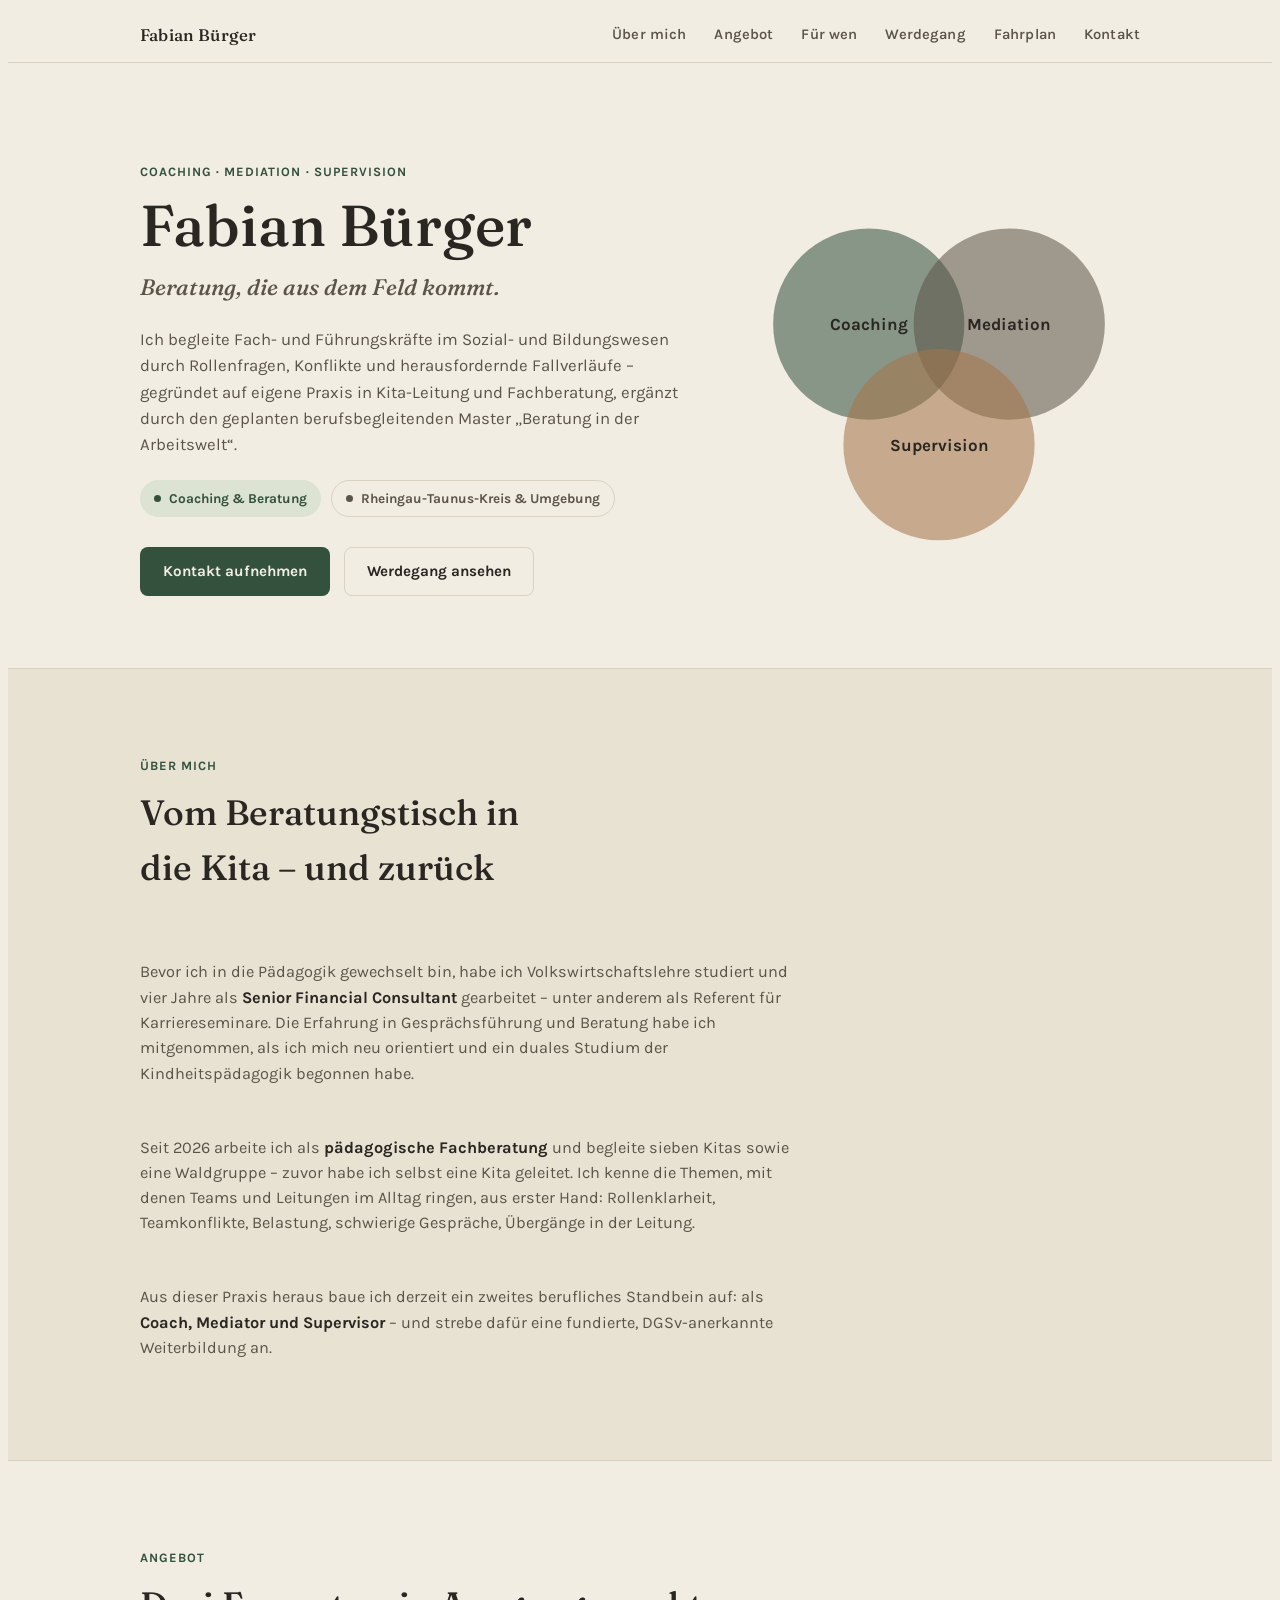
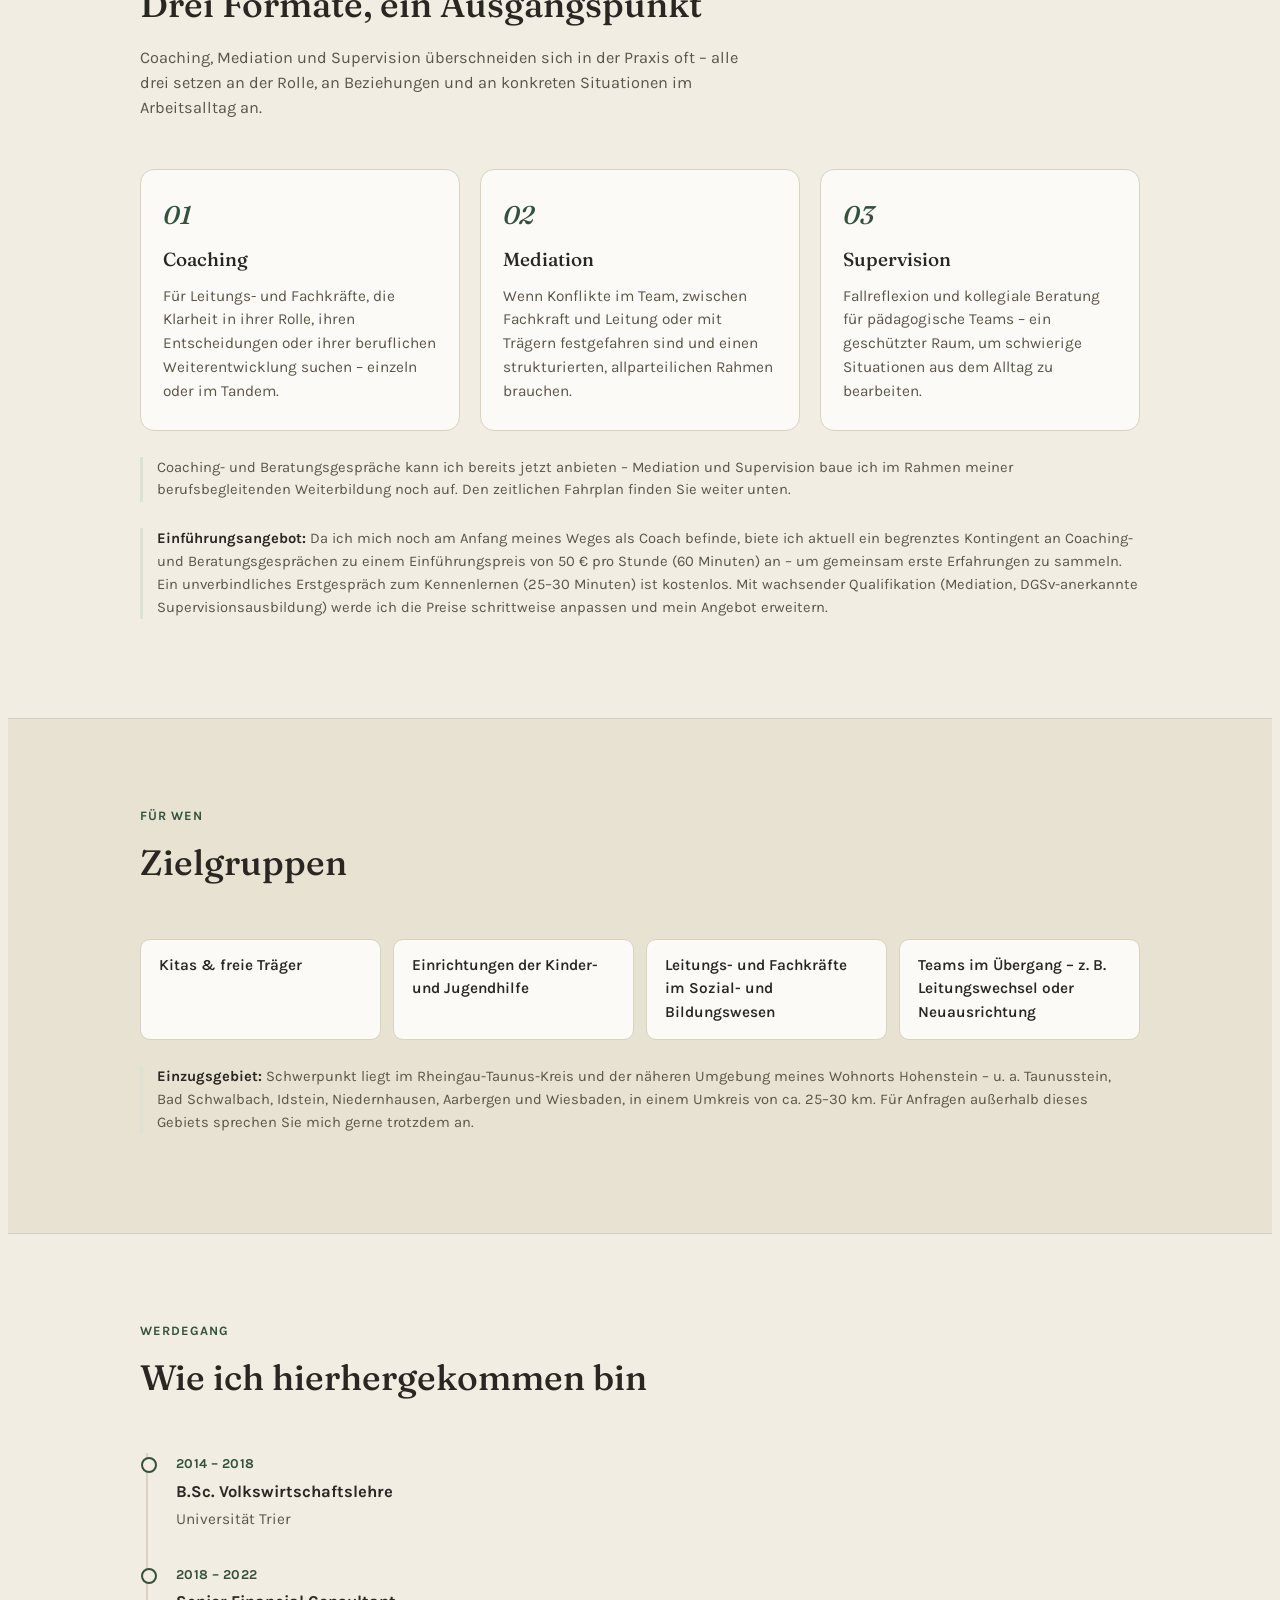
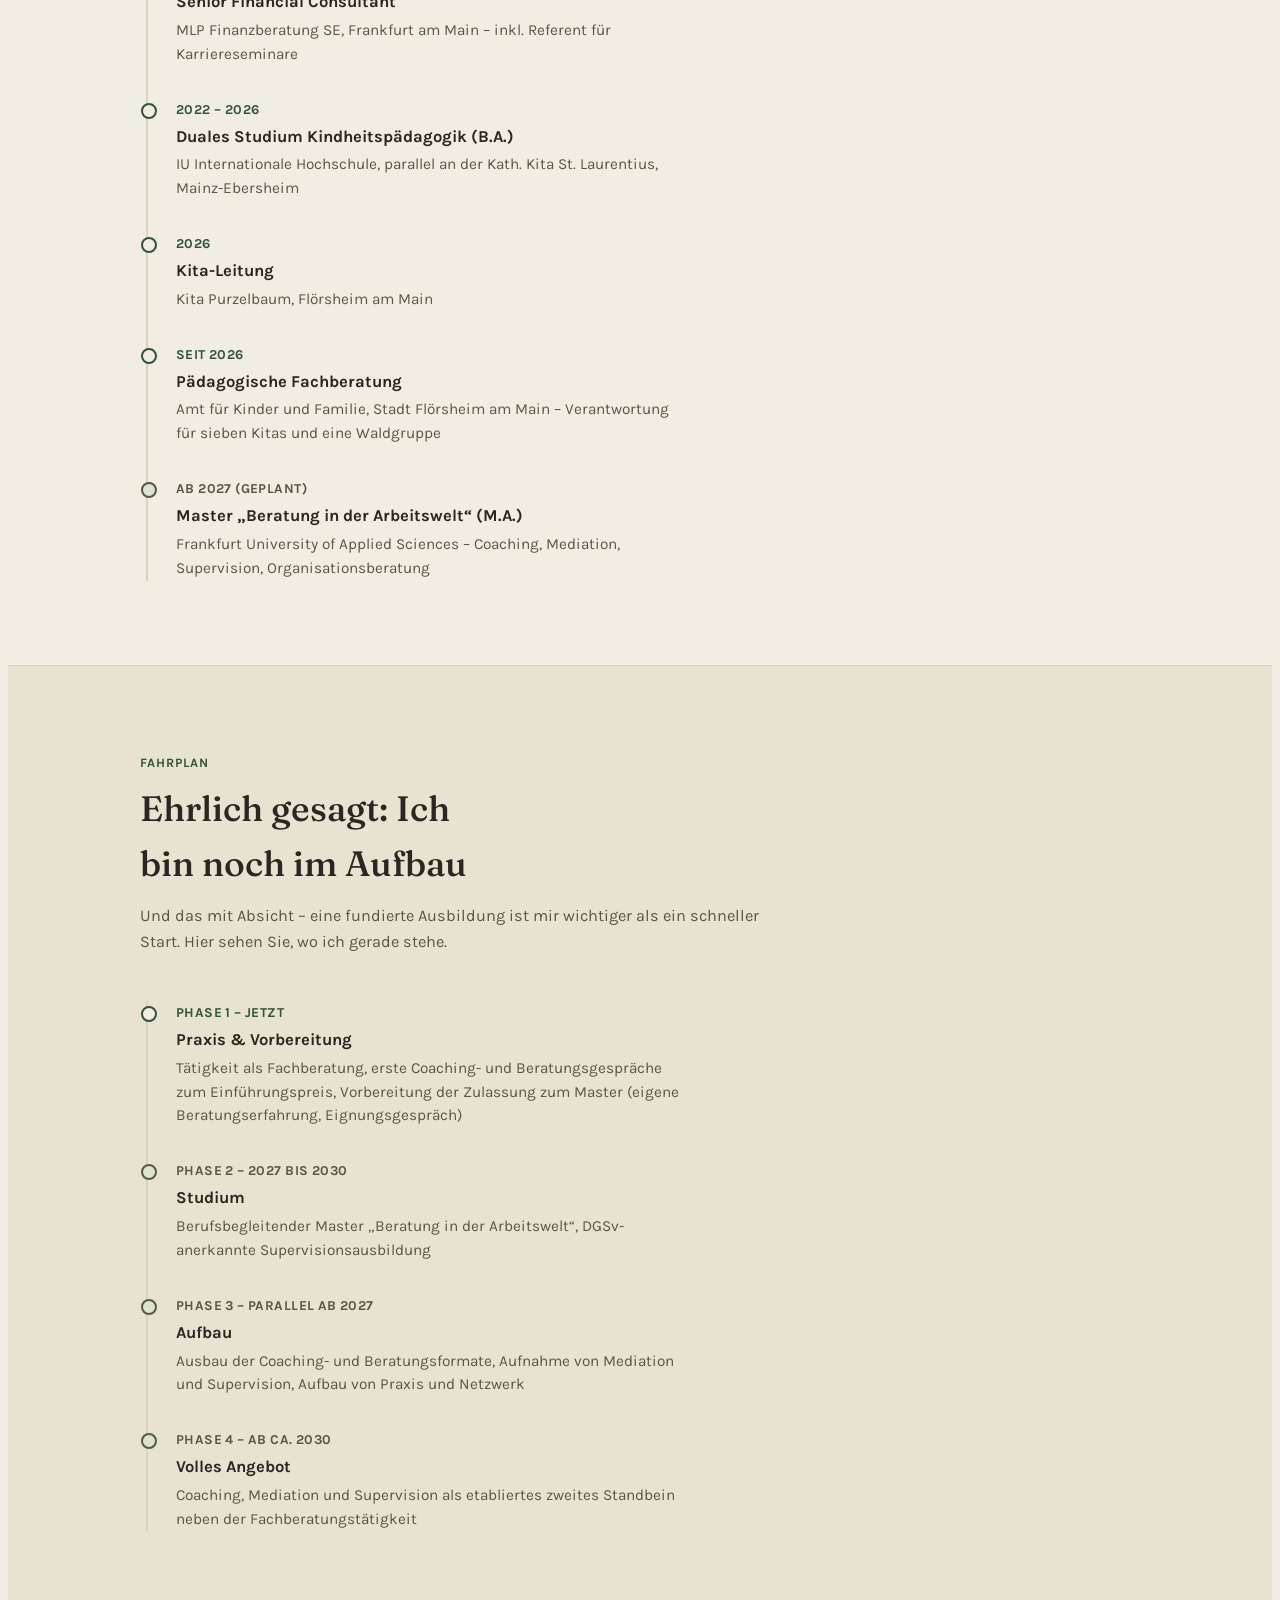
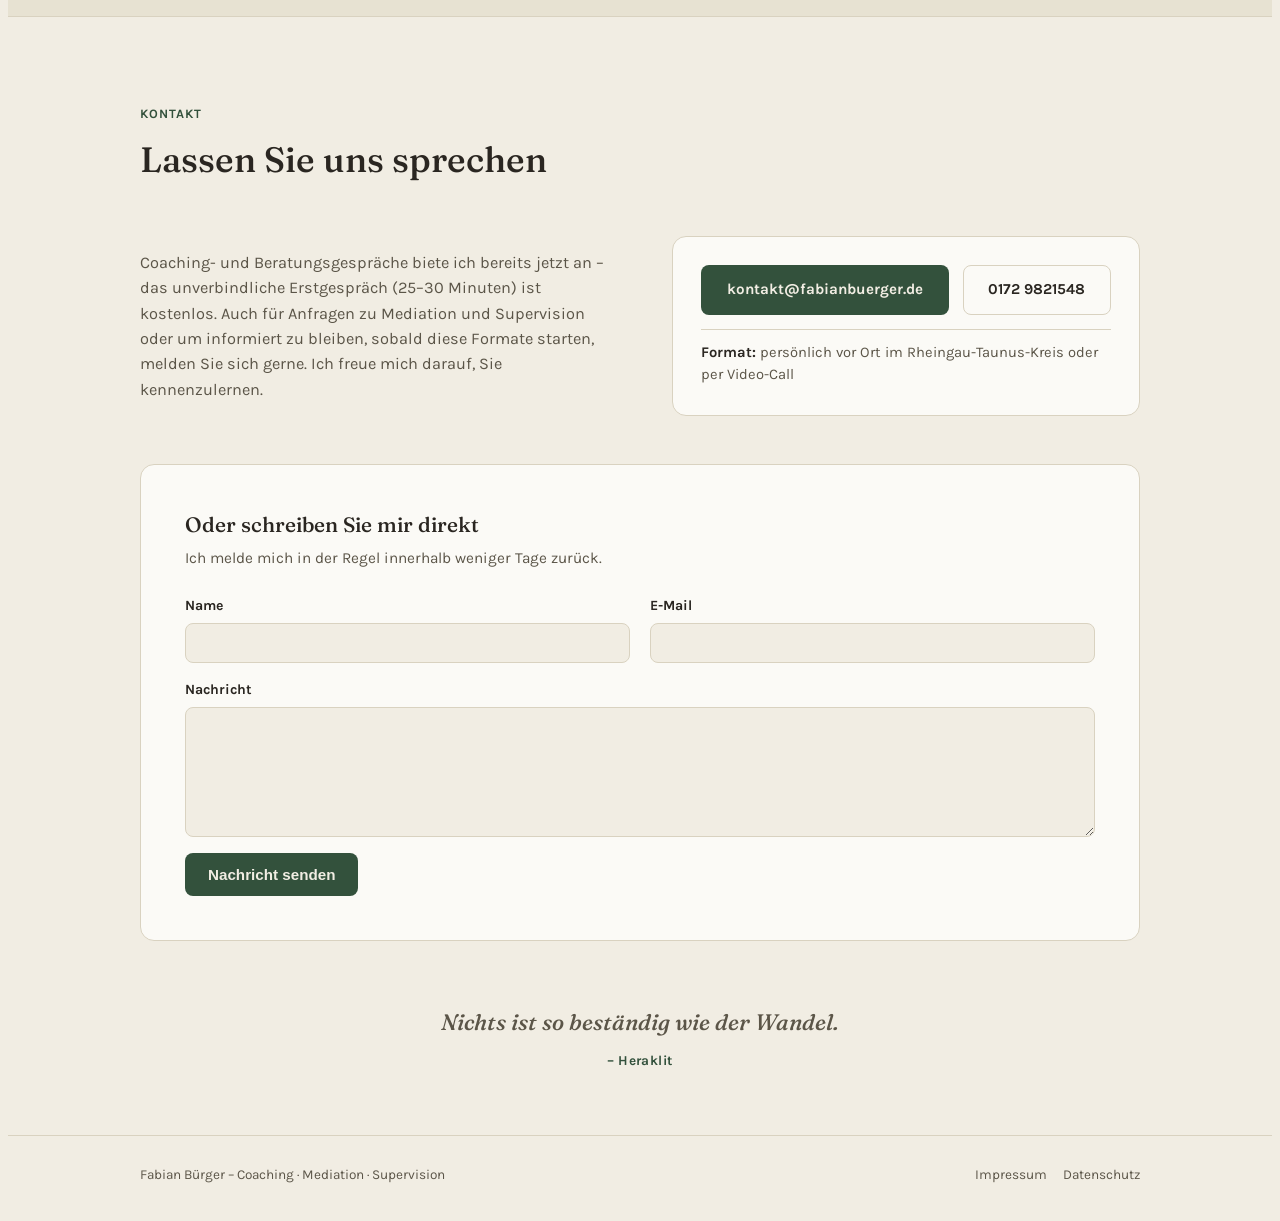
==== commit adcccacc: "Formulierungen zum Master präzisiert, B.Sc. und Amtsname korrigiert" ====
--- a/index.html
+++ b/index.html
@@ -600,7 +600,7 @@
         <p class="lede">
           Ich begleite Fach- und Führungskräfte im Sozial- und Bildungswesen durch Rollenfragen,
           Konflikte und herausfordernde Fallverläufe &ndash; gegründet auf eigene Praxis in
-          Kita-Leitung und Fachberatung sowie eine berufsbegleitende Weiterbildung zum
+          Kita-Leitung und Fachberatung, ergänzt durch den geplanten berufsbegleitenden
           Master &bdquo;Beratung in der Arbeitswelt&ldquo;.
         </p>
         <div class="badge-row">
@@ -647,8 +647,8 @@
         </p>
         <p>
           Aus dieser Praxis heraus baue ich derzeit ein zweites berufliches Standbein auf: als
-          <strong> Coach, Mediator und Supervisor</strong> &ndash; mit einer fundierten, DGSv-anerkannten
-          Weiterbildung im Rücken.
+          <strong> Coach, Mediator und Supervisor</strong> &ndash; und strebe dafür eine fundierte,
+          DGSv-anerkannte Weiterbildung an.
         </p>
       </div>
     </div>
@@ -727,7 +727,7 @@
       <div class="timeline">
         <div class="tl-item">
           <div class="tl-date">2014 &ndash; 2018</div>
-          <div class="tl-title">B.A. Volkswirtschaftslehre</div>
+          <div class="tl-title">B.Sc. Volkswirtschaftslehre</div>
           <div class="tl-desc">Universität Trier</div>
         </div>
         <div class="tl-item">
@@ -748,7 +748,7 @@
         <div class="tl-item">
           <div class="tl-date">seit 2026</div>
           <div class="tl-title">Pädagogische Fachberatung</div>
-          <div class="tl-desc">Amt für Kinder, Jugend und Familie, Stadt Flörsheim am Main &ndash; Verantwortung für sieben Kitas und eine Waldgruppe</div>
+          <div class="tl-desc">Amt für Kinder und Familie, Stadt Flörsheim am Main &ndash; Verantwortung für sieben Kitas und eine Waldgruppe</div>
         </div>
         <div class="tl-item future">
           <div class="tl-date">ab 2027 (geplant)</div>
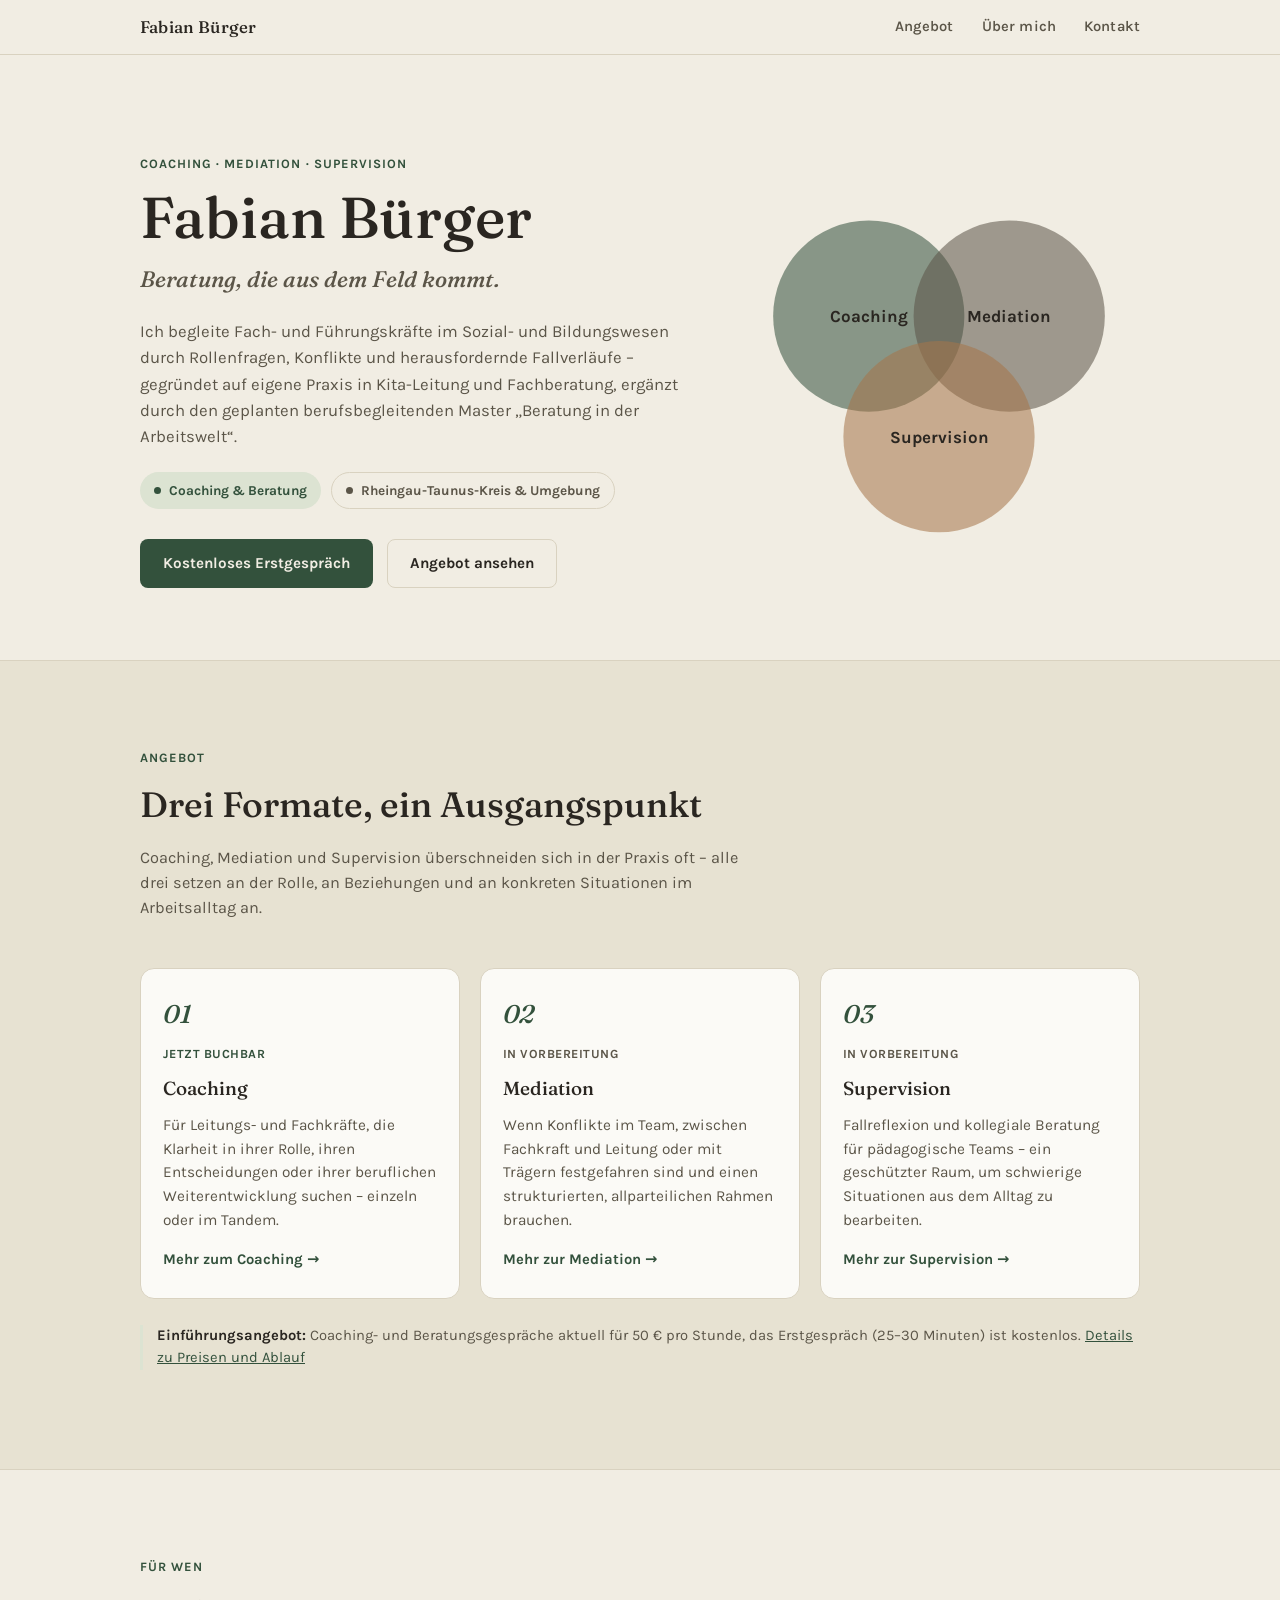
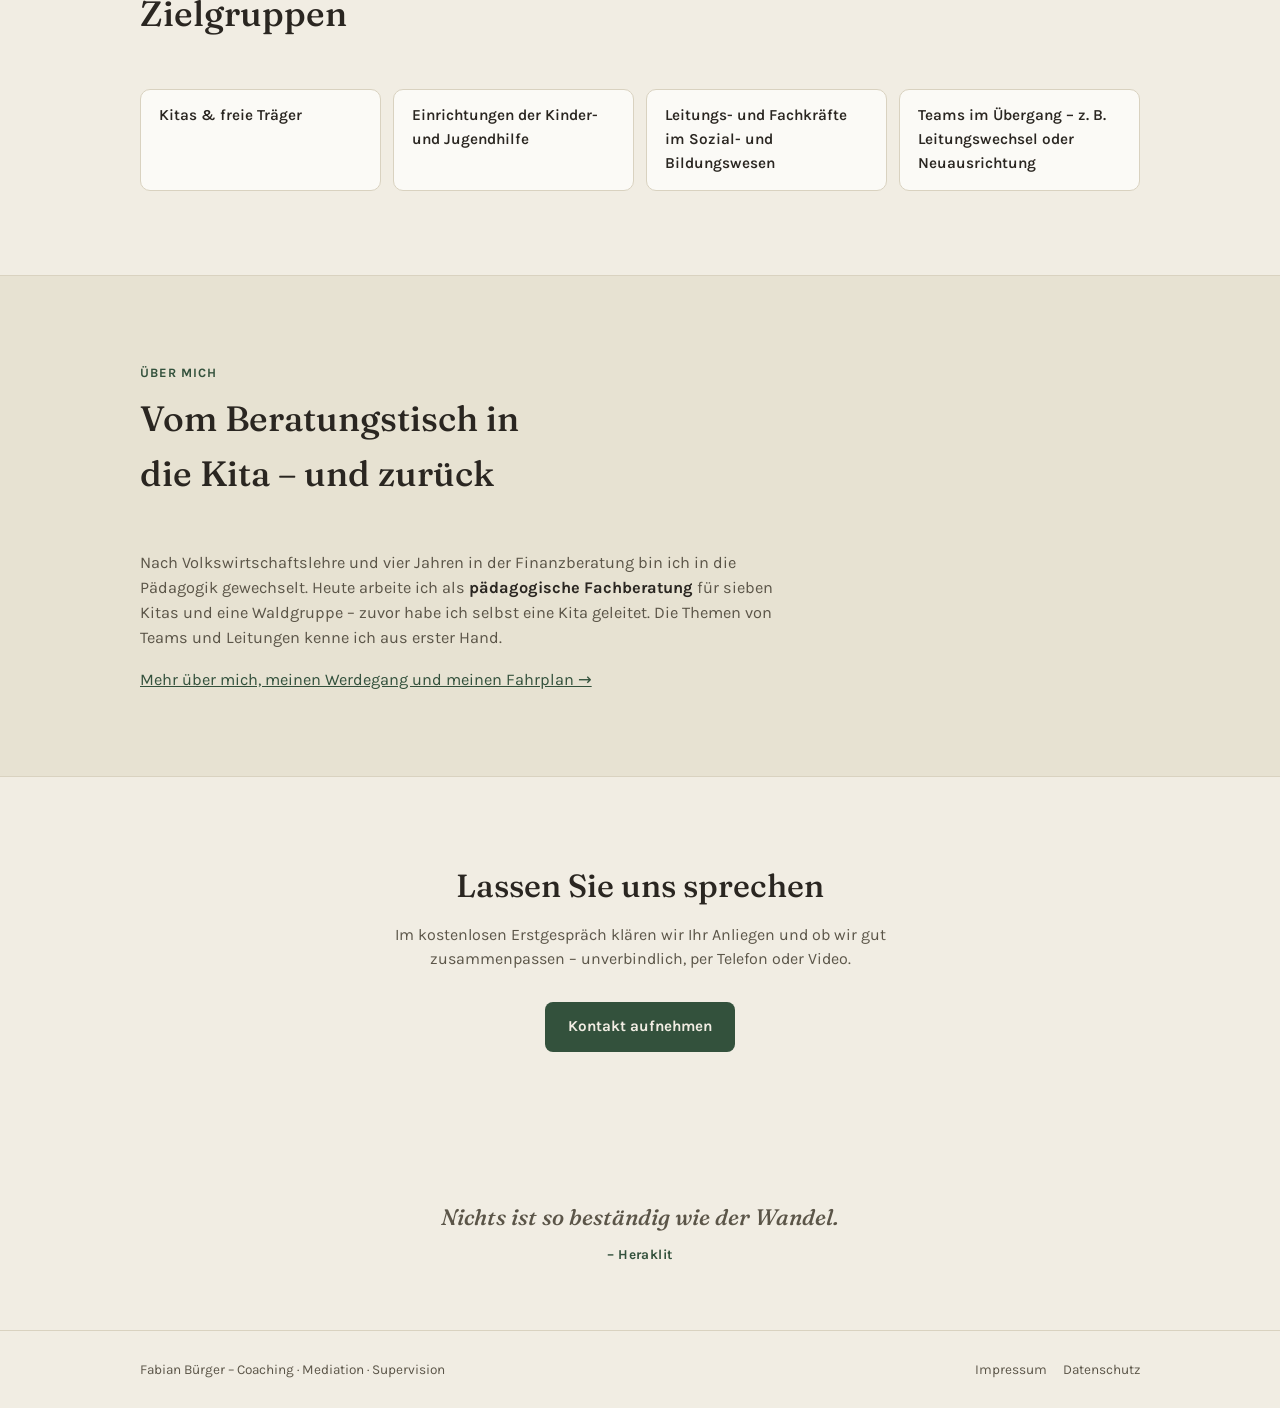
==== commit 306f8ac3: "Website in Unterseiten aufgeteilt, Datenschutz um Kontaktformular ergänzt - Neue Seiten: Angebot, Üb" ====
--- a/index.html
+++ b/index.html
@@ -17,6 +17,20 @@
 <link rel="icon" href="/favicon.ico" sizes="any">
 <link rel="apple-touch-icon" href="/apple-touch-icon.png">
 <title>Fabian Bürger – Coaching, Mediation &amp; Supervision im Rheingau-Taunus-Kreis</title>
+<link rel="stylesheet" href="/style.css">
+<script>
+  // Alte Sprungmarken der früheren Einzelseite auf die neuen Unterseiten umleiten
+  (function(){
+    var map = {
+      '#ueber-mich': '/ueber-mich',
+      '#werdegang': '/ueber-mich#werdegang',
+      '#fahrplan': '/ueber-mich#fahrplan',
+      '#angebot': '/angebot',
+      '#kontakt': '/kontakt'
+    };
+    if (map[location.hash]) location.replace(map[location.hash]);
+  })();
+</script>
 <script type="application/ld+json">
 {
   "@context": "https://schema.org",
@@ -33,558 +47,19 @@
   }
 }
 </script>
-<style>
-  @font-face{font-family:'Karla';font-style:normal;font-weight:400;font-display:swap;src:url('/fonts/karla-400.woff2') format('woff2');}
-  @font-face{font-family:'Karla';font-style:normal;font-weight:500;font-display:swap;src:url('/fonts/karla-500.woff2') format('woff2');}
-  @font-face{font-family:'Karla';font-style:normal;font-weight:600;font-display:swap;src:url('/fonts/karla-600.woff2') format('woff2');}
-  @font-face{font-family:'Karla';font-style:normal;font-weight:700;font-display:swap;src:url('/fonts/karla-700.woff2') format('woff2');}
-  @font-face{font-family:'Fraunces';font-style:normal;font-weight:400;font-display:swap;src:url('/fonts/fraunces-400.woff2') format('woff2');}
-  @font-face{font-family:'Fraunces';font-style:normal;font-weight:500;font-display:swap;src:url('/fonts/fraunces-500.woff2') format('woff2');}
-  @font-face{font-family:'Fraunces';font-style:normal;font-weight:600;font-display:swap;src:url('/fonts/fraunces-600.woff2') format('woff2');}
-  @font-face{font-family:'Fraunces';font-style:italic;font-weight:500;font-display:swap;src:url('/fonts/fraunces-500italic.woff2') format('woff2');}
-
-  :root{
-    --bg: #F1EDE3;
-    --bg-alt: #E7E2D2;
-    --card: #FBFAF6;
-    --ink: #2A2621;
-    --ink-soft: #5B5548;
-    --accent: #33513C;
-    --accent-ink: #F1EDE3;
-    --accent-soft: #DCE3D2;
-    --line: #D9D2C0;
-    --focus: #33513C;
-  }
-  @media (prefers-color-scheme: dark){
-    :root:not([data-theme="light"]){
-      --bg: #17150F;
-      --bg-alt: #201D16;
-      --card: #1E1B14;
-      --ink: #EDE7D9;
-      --ink-soft: #AFA791;
-      --accent: #8CB393;
-      --accent-ink: #14170F;
-      --accent-soft: #2B3527;
-      --line: #38331F;
-      --focus: #8CB393;
-    }
-  }
-  :root[data-theme="dark"]{
-    --bg: #17150F;
-    --bg-alt: #201D16;
-    --card: #1E1B14;
-    --ink: #EDE7D9;
-    --ink-soft: #AFA791;
-    --accent: #8CB393;
-    --accent-ink: #14170F;
-    --accent-soft: #2B3527;
-    --line: #38331F;
-    --focus: #8CB393;
-  }
-
-  *{box-sizing:border-box;}
-  body{
-    background:var(--bg);
-    color:var(--ink);
-    font-family:'Karla', ui-sans-serif, system-ui, sans-serif;
-    line-height:1.55;
-    -webkit-font-smoothing:antialiased;
-    scroll-behavior:smooth;
-  }
-  @media (prefers-reduced-motion: reduce){
-    body{scroll-behavior:auto;}
-    *{animation-duration:0.001ms !important; transition-duration:0.001ms !important;}
-  }
-
-  h1,h2,h3{
-    font-family:'Fraunces', Georgia, 'Times New Roman', serif;
-    font-weight:500;
-    text-wrap:balance;
-    margin:0;
-    color:var(--ink);
-  }
-
-  a{color:var(--accent);}
-  a:focus-visible, button:focus-visible, summary:focus-visible{
-    outline:2px solid var(--focus);
-    outline-offset:3px;
-  }
-
-  .wrap{
-    max-width:1080px;
-    margin-inline:auto;
-    padding-inline:clamp(16px, 5vw, 40px);
-  }
-
-  /* ---------- Header ---------- */
-  header.site{
-    position:sticky;
-    top:env(safe-area-inset-top, 0px);
-    z-index:20;
-    background:color-mix(in srgb, var(--bg) 88%, transparent);
-    backdrop-filter:blur(8px);
-    border-bottom:1px solid var(--line);
-  }
-  .nav-row{
-    display:flex;
-    align-items:center;
-    justify-content:space-between;
-    padding-block:14px;
-    gap:16px;
-  }
-  .wordmark{
-    font-family:'Fraunces', serif;
-    font-weight:500;
-    font-size:1.05rem;
-    letter-spacing:0.01em;
-    text-decoration:none;
-    color:var(--ink);
-    white-space:nowrap;
-  }
-  nav.links{
-    display:flex;
-    gap:clamp(14px, 2.4vw, 28px);
-    flex-wrap:wrap;
-  }
-  nav.links a{
-    text-decoration:none;
-    color:var(--ink-soft);
-    font-size:0.92rem;
-    font-weight:600;
-    letter-spacing:0.01em;
-  }
-  nav.links a:hover{color:var(--accent);}
-  #nav-toggle{display:none;}
-  .burger{display:none;}
-
-  @media (max-width: 700px){
-    nav.links{
-      position:absolute;
-      inset-inline:0;
-      top:100%;
-      background:var(--bg);
-      border-bottom:1px solid var(--line);
-      flex-direction:column;
-      gap:2px;
-      padding:8px clamp(16px,5vw,40px) 16px;
-      display:none;
-    }
-    nav.links a{padding-block:8px; display:block;}
-    #nav-toggle:checked ~ nav.links{display:flex;}
-    .burger{
-      display:inline-flex;
-      align-items:center;
-      justify-content:center;
-      width:38px; height:38px;
-      border:1px solid var(--line);
-      border-radius:8px;
-      background:var(--card);
-      cursor:pointer;
-    }
-    .burger svg{width:18px;height:18px;stroke:var(--ink);}
-  }
-
-  /* ---------- Hero ---------- */
-  .hero{
-    padding-block:clamp(48px, 9vw, 96px) clamp(40px, 7vw, 72px);
-  }
-  .hero-grid{
-    display:grid;
-    grid-template-columns:1.15fr 0.85fr;
-    gap:clamp(24px, 5vw, 56px);
-    align-items:center;
-  }
-  @media (max-width: 780px){
-    .hero-grid{grid-template-columns:1fr;}
-  }
-  .eyebrow{
-    display:inline-block;
-    font-size:0.8rem;
-    font-weight:700;
-    letter-spacing:0.08em;
-    text-transform:uppercase;
-    color:var(--accent);
-    margin-bottom:14px;
-  }
-  .hero h1{
-    font-size:clamp(2.4rem, 6vw, 3.6rem);
-    line-height:1.05;
-  }
-  .hero .sub{
-    font-family:'Fraunces', serif;
-    font-style:italic;
-    font-weight:500;
-    font-size:clamp(1.15rem, 2.4vw, 1.4rem);
-    color:var(--ink-soft);
-    margin-top:14px;
-    max-width:34ch;
-  }
-  .hero p.lede{
-    margin-top:20px;
-    max-width:56ch;
-    font-size:1.05rem;
-    color:var(--ink-soft);
-  }
-  .badge{
-    display:inline-flex;
-    align-items:center;
-    gap:8px;
-    margin-top:22px;
-    padding:7px 14px;
-    border-radius:999px;
-    background:var(--accent-soft);
-    color:var(--accent);
-    font-size:0.85rem;
-    font-weight:700;
-  }
-  .badge::before{
-    content:"";
-    width:7px;height:7px;border-radius:50%;
-    background:var(--accent);
-    flex:none;
-  }
-  .badge-row{
-    display:flex;
-    flex-wrap:wrap;
-    gap:10px;
-    margin-top:22px;
-  }
-  .badge-row .badge{margin-top:0;}
-  .badge-alt{
-    background:transparent;
-    border:1px solid var(--line);
-    color:var(--ink-soft);
-  }
-  .badge-alt::before{background:var(--ink-soft);}
-  .cta-row{
-    display:flex;
-    flex-wrap:wrap;
-    gap:14px;
-    margin-top:30px;
-  }
-  .btn{
-    display:inline-flex;
-    align-items:center;
-    gap:8px;
-    padding:12px 22px;
-    border-radius:8px;
-    font-weight:700;
-    font-size:0.95rem;
-    text-decoration:none;
-    border:1px solid transparent;
-    cursor:pointer;
-  }
-  .btn-primary{background:var(--accent); color:var(--accent-ink);}
-  .btn-primary:hover{opacity:0.92;}
-  .btn-ghost{border-color:var(--line); color:var(--ink);}
-  .btn-ghost:hover{border-color:var(--accent); color:var(--accent);}
-
-  /* Venn motif */
-  .venn{width:100%; max-width:220px; margin-inline:auto; display:block; flex:none;}
-  .venn text{
-    font-family:'Karla', sans-serif;
-    font-weight:700;
-    font-size:16px;
-    fill:var(--ink);
-  }
-  .venn circle{fill-opacity:0.55;}
-
-  /* Portrait */
-  .portrait-frame{
-    position:relative;
-    border-radius:18px;
-    overflow:hidden;
-    border:1px solid var(--line);
-    aspect-ratio:4/5;
-    max-width:380px;
-    margin-inline:auto;
-    background:var(--card);
-  }
-  .portrait-frame img{
-    width:100%;
-    height:100%;
-    object-fit:cover;
-    object-position:50% 22%;
-    display:block;
-  }
-  .portrait-tag{
-    position:absolute;
-    left:14px; bottom:14px;
-    background:color-mix(in srgb, var(--bg) 88%, transparent);
-    backdrop-filter:blur(4px);
-    border:1px solid var(--line);
-    border-radius:8px;
-    padding:6px 12px;
-    font-size:0.82rem;
-    font-weight:700;
-    color:var(--ink);
-  }
-
-  .angebot-head{
-    display:flex;
-    align-items:center;
-    gap:clamp(20px, 4vw, 40px);
-    flex-wrap:wrap;
-  }
-  .angebot-head .section-head{margin-bottom:0; flex:1 1 320px;}
-
-  /* ---------- Sections ---------- */
-  section{padding-block:clamp(48px, 8vw, 84px);}
-  section.alt{background:var(--bg-alt); border-block:1px solid var(--line);}
-  .section-head{
-    max-width:62ch;
-    margin-bottom:clamp(28px, 5vw, 48px);
-  }
-  .section-head .eyebrow{margin-bottom:10px;}
-  .section-head h2{font-size:clamp(1.7rem, 3.4vw, 2.2rem);}
-  .section-head p{color:var(--ink-soft); margin-top:12px; font-size:1.02rem;}
-
-  .prose{max-width:66ch; display:flex; flex-direction:column; gap:16px; font-size:1.02rem; color:var(--ink-soft);}
-  .prose strong{color:var(--ink);}
-
-  /* Timeline */
-  .timeline{
-    display:flex;
-    flex-direction:column;
-    border-left:2px solid var(--line);
-    margin-left:6px;
-  }
-  .tl-item{
-    position:relative;
-    padding:0 0 32px 28px;
-  }
-  .tl-item:last-child{padding-bottom:0;}
-  .tl-item::before{
-    content:"";
-    position:absolute;
-    left:-7px; top:4px;
-    width:12px; height:12px;
-    border-radius:50%;
-    background:var(--bg);
-    border:2px solid var(--accent);
-  }
-  .tl-item.future::before{background:var(--accent-soft); border-color:var(--ink-soft);}
-  .tl-date{
-    font-weight:700;
-    font-size:0.85rem;
-    letter-spacing:0.03em;
-    color:var(--accent);
-    text-transform:uppercase;
-  }
-  .tl-item.future .tl-date{color:var(--ink-soft);}
-  .tl-title{font-weight:700; margin-top:4px; font-size:1.04rem;}
-  .tl-desc{color:var(--ink-soft); margin-top:4px; font-size:0.96rem; max-width:56ch;}
-
-  /* Cards */
-  .grid-3{
-    display:grid;
-    grid-template-columns:repeat(3, 1fr);
-    gap:20px;
-  }
-  @media (max-width: 820px){ .grid-3{grid-template-columns:1fr 1fr;} }
-  @media (max-width: 560px){ .grid-3{grid-template-columns:1fr;} }
-  .card{
-    background:var(--card);
-    border:1px solid var(--line);
-    border-radius:14px;
-    padding:26px 22px;
-    display:flex;
-    flex-direction:column;
-    gap:10px;
-  }
-  .card .num{
-    font-family:'Fraunces', serif;
-    font-style:italic;
-    font-size:1.6rem;
-    color:var(--accent);
-  }
-  .card h3{font-size:1.18rem;}
-  .card p{color:var(--ink-soft); font-size:0.96rem; margin:0;}
-
-  .note{
-    margin-top:26px;
-    font-size:0.92rem;
-    color:var(--ink-soft);
-    border-left:3px solid var(--accent-soft);
-    padding-left:14px;
-  }
-
-  /* Für wen list */
-  .taglist{
-    display:flex;
-    flex-wrap:wrap;
-    gap:12px;
-  }
-  .tag{
-    background:var(--card);
-    border:1px solid var(--line);
-    border-radius:10px;
-    padding:14px 18px;
-    font-weight:600;
-    font-size:0.96rem;
-    flex:1 1 220px;
-  }
-
-  /* Contact */
-  #kontakt{
-    padding-bottom:0;
-  }
-  .kontakt-heading{
-    margin-bottom:clamp(28px, 5vw, 48px);
-  }
-  .kontakt-grid{
-    display:grid;
-    grid-template-columns:1fr 1fr;
-    gap:clamp(32px, 6vw, 64px);
-    align-items:center;
-  }
-  @media (max-width: 780px){
-    .kontakt-grid{grid-template-columns:1fr;}
-  }
-  .kontakt-text{
-    color:var(--ink-soft);
-    font-size:1.02rem;
-    margin:0;
-  }
-  .contact-box{
-    display:flex;
-    flex-direction:column;
-    gap:14px;
-    align-items:flex-start;
-    width:100%;
-    background:var(--card);
-    border:1px solid var(--line);
-    border-radius:14px;
-    padding:clamp(20px, 3vw, 28px);
-  }
-  .contact-box .cta-row{width:100%;}
-  .contact-box .btn{flex:1 1 auto; justify-content:center;}
-  .contact-meta{
-    display:flex;
-    flex-direction:column;
-    gap:8px;
-    font-size:0.92rem;
-    color:var(--ink-soft);
-    padding-top:12px;
-    border-top:1px solid var(--line);
-    width:100%;
-  }
-  .contact-meta strong{color:var(--ink);}
-
-  .kontakt-form-wrap{
-    margin-top:clamp(32px, 5vw, 48px);
-  }
-  .form-card{
-    width:100%;
-    background:var(--card);
-    border:1px solid var(--line);
-    border-radius:14px;
-    padding:clamp(28px, 4vw, 44px);
-  }
-  .form-card h3{font-size:1.3rem; margin-bottom:6px;}
-  .form-card > p{color:var(--ink-soft); font-size:0.96rem; margin:0 0 24px;}
-  .form-grid{
-    display:grid;
-    grid-template-columns:1fr 1fr;
-    gap:20px;
-  }
-  @media (max-width: 600px){
-    .form-grid{grid-template-columns:1fr;}
-  }
-  .field{
-    display:flex;
-    flex-direction:column;
-    gap:6px;
-    margin-bottom:16px;
-  }
-  .field label{
-    font-size:0.88rem;
-    font-weight:700;
-    color:var(--ink);
-  }
-  .field input,
-  .field textarea{
-    font-family:'Karla', sans-serif;
-    font-size:0.96rem;
-    color:var(--ink);
-    background:var(--bg);
-    border:1px solid var(--line);
-    border-radius:8px;
-    padding:10px 12px;
-    resize:vertical;
-    width:100%;
-  }
-  .field input:focus-visible,
-  .field textarea:focus-visible{
-    outline:2px solid var(--focus);
-    outline-offset:1px;
-  }
-  .hp-field{
-    position:absolute;
-    left:-9999px;
-    width:1px;
-    height:1px;
-    overflow:hidden;
-  }
-
-  .closing-quote{
-    padding-block:clamp(40px, 7vw, 64px);
-    text-align:center;
-  }
-  .closing-quote blockquote{
-    margin:0;
-    max-width:44ch;
-    margin-inline:auto;
-  }
-  .closing-quote p{
-    font-family:'Fraunces', serif;
-    font-style:italic;
-    font-weight:500;
-    font-size:clamp(1.15rem, 2.4vw, 1.4rem);
-    color:var(--ink-soft);
-    margin:0;
-  }
-  .closing-quote cite{
-    display:block;
-    margin-top:10px;
-    font-style:normal;
-    font-size:0.85rem;
-    font-weight:700;
-    letter-spacing:0.03em;
-    color:var(--accent);
-  }
-
-  footer.site{
-    border-top:1px solid var(--line);
-    padding-block:28px;
-    font-size:0.85rem;
-    color:var(--ink-soft);
-  }
-  footer.site .wrap{
-    display:flex;
-    justify-content:space-between;
-    flex-wrap:wrap;
-    gap:8px;
-  }
-  .footer-links{display:flex; gap:16px;}
-  .footer-links a{color:var(--ink-soft); text-decoration:none;}
-  .footer-links a:hover{color:var(--accent);}
-</style>
+</head>
+<body>
 
 <header class="site">
   <div class="wrap nav-row">
-    <a class="wordmark" href="#top">Fabian Bürger</a>
-    <input type="checkbox" id="nav-toggle" aria-hidden="true">
-    <label class="burger" for="nav-toggle" aria-label="Menü öffnen">
-      <svg viewBox="0 0 24 24" fill="none" stroke-width="2" stroke-linecap="round"><path d="M3 6h18M3 12h18M3 18h18"/></svg>
-    </label>
-    <nav class="links">
-      <a href="#ueber-mich">Über mich</a>
-      <a href="#angebot">Angebot</a>
-      <a href="#fuer-wen">Für wen</a>
-      <a href="#werdegang">Werdegang</a>
-      <a href="#fahrplan">Fahrplan</a>
-      <a href="#kontakt">Kontakt</a>
+    <a class="wordmark" href="/">Fabian Bürger</a>
+    <button type="button" class="burger" aria-label="Menü" aria-expanded="false" aria-controls="site-nav">
+      <svg viewBox="0 0 24 24" fill="none" stroke-width="2" stroke-linecap="round" aria-hidden="true"><path d="M3 6h18M3 12h18M3 18h18"/></svg>
+    </button>
+    <nav class="links" id="site-nav" aria-label="Hauptnavigation">
+      <a href="/angebot">Angebot</a>
+      <a href="/ueber-mich">Über mich</a>
+      <a href="/kontakt">Kontakt</a>
     </nav>
   </div>
 </header>
@@ -608,8 +83,8 @@
           <span class="badge badge-alt">Rheingau-Taunus-Kreis &amp; Umgebung</span>
         </div>
         <div class="cta-row">
-          <a class="btn btn-primary" href="#kontakt">Kontakt aufnehmen</a>
-          <a class="btn btn-ghost" href="#werdegang">Werdegang ansehen</a>
+          <a class="btn btn-primary" href="/kontakt">Kostenloses Erstgespräch</a>
+          <a class="btn btn-ghost" href="/angebot">Angebot ansehen</a>
         </div>
       </div>
       <div>
@@ -625,36 +100,7 @@
     </div>
   </section>
 
-  <section id="ueber-mich" class="alt">
-    <div class="wrap">
-      <div class="section-head">
-        <span class="eyebrow">Über mich</span>
-        <h2>Vom Beratungstisch in die Kita &ndash; und zurück</h2>
-      </div>
-      <div class="prose">
-        <p>
-          Bevor ich in die Pädagogik gewechselt bin, habe ich Volkswirtschaftslehre studiert und
-          vier Jahre als <strong>Senior Financial Consultant</strong> gearbeitet &ndash; unter anderem
-          als Referent für Karriereseminare. Die Erfahrung in Gesprächsführung und Beratung habe ich
-          mitgenommen, als ich mich neu orientiert und ein duales Studium der Kindheitspädagogik
-          begonnen habe.
-        </p>
-        <p>
-          Seit 2026 arbeite ich als <strong>pädagogische Fachberatung</strong> und begleite sieben
-          Kitas sowie eine Waldgruppe &ndash; zuvor habe ich selbst eine Kita geleitet. Ich kenne die
-          Themen, mit denen Teams und Leitungen im Alltag ringen, aus erster Hand: Rollenklarheit,
-          Teamkonflikte, Belastung, schwierige Gespräche, Übergänge in der Leitung.
-        </p>
-        <p>
-          Aus dieser Praxis heraus baue ich derzeit ein zweites berufliches Standbein auf: als
-          <strong> Coach, Mediator und Supervisor</strong> &ndash; und strebe dafür eine fundierte,
-          DGSv-anerkannte Weiterbildung an.
-        </p>
-      </div>
-    </div>
-  </section>
-
-  <section id="angebot">
+  <section class="alt">
     <div class="wrap">
       <div class="section-head">
         <span class="eyebrow">Angebot</span>
@@ -665,39 +111,38 @@
       <div class="grid-3">
         <div class="card">
           <span class="num">01</span>
+          <span class="status">Jetzt buchbar</span>
           <h3>Coaching</h3>
           <p>Für Leitungs- und Fachkräfte, die Klarheit in ihrer Rolle, ihren Entscheidungen oder
             ihrer beruflichen Weiterentwicklung suchen &ndash; einzeln oder im Tandem.</p>
+          <a class="more" href="/angebot#coaching">Mehr zum Coaching &rarr;</a>
         </div>
         <div class="card">
           <span class="num">02</span>
+          <span class="status later">In Vorbereitung</span>
           <h3>Mediation</h3>
           <p>Wenn Konflikte im Team, zwischen Fachkraft und Leitung oder mit Trägern festgefahren
             sind und einen strukturierten, allparteilichen Rahmen brauchen.</p>
+          <a class="more" href="/angebot#mediation">Mehr zur Mediation &rarr;</a>
         </div>
         <div class="card">
           <span class="num">03</span>
+          <span class="status later">In Vorbereitung</span>
           <h3>Supervision</h3>
           <p>Fallreflexion und kollegiale Beratung für pädagogische Teams &ndash; ein geschützter Raum,
             um schwierige Situationen aus dem Alltag zu bearbeiten.</p>
-        </div>
-      </div>
-      <p class="note">Coaching- und Beratungsgespräche kann ich bereits jetzt anbieten &ndash; Mediation
-        und Supervision baue ich im Rahmen meiner berufsbegleitenden Weiterbildung noch auf. Den
-        zeitlichen Fahrplan finden Sie weiter unten.</p>
+          <a class="more" href="/angebot#supervision">Mehr zur Supervision &rarr;</a>
+        </div>
+      </div>
       <p class="note">
-        <strong style="color:var(--ink)">Einführungsangebot:</strong> Da ich mich noch am Anfang meines
-        Weges als Coach befinde, biete ich aktuell ein begrenztes Kontingent an Coaching- und
-        Beratungsgesprächen zu einem Einführungspreis von 50&nbsp;&euro; pro Stunde (60&nbsp;Minuten) an
-        &ndash; um gemeinsam erste Erfahrungen zu sammeln. Ein unverbindliches Erstgespräch zum
-        Kennenlernen (25&ndash;30&nbsp;Minuten) ist kostenlos. Mit wachsender Qualifikation (Mediation,
-        DGSv-anerkannte Supervisionsausbildung) werde ich die Preise schrittweise anpassen und mein
-        Angebot erweitern.
+        <strong style="color:var(--ink)">Einführungsangebot:</strong> Coaching- und Beratungsgespräche
+        aktuell für 50&nbsp;&euro; pro Stunde, das Erstgespräch (25&ndash;30&nbsp;Minuten) ist kostenlos.
+        <a href="/angebot#preise">Details zu Preisen und Ablauf</a>
       </p>
     </div>
   </section>
 
-  <section id="fuer-wen" class="alt">
+  <section id="fuer-wen">
     <div class="wrap">
       <div class="section-head">
         <span class="eyebrow">Für wen</span>
@@ -709,136 +154,34 @@
         <div class="tag">Leitungs- und Fachkräfte im Sozial- und Bildungswesen</div>
         <div class="tag">Teams im Übergang &ndash; z.&nbsp;B. Leitungswechsel oder Neuausrichtung</div>
       </div>
-      <p class="note">
-        <strong style="color:var(--ink)">Einzugsgebiet:</strong> Schwerpunkt liegt im Rheingau-Taunus-Kreis
-        und der näheren Umgebung meines Wohnorts Hohenstein &ndash; u.&nbsp;a. Taunusstein, Bad Schwalbach,
-        Idstein, Niedernhausen, Aarbergen und Wiesbaden, in einem Umkreis von ca. 25&ndash;30&nbsp;km.
-        Für Anfragen außerhalb dieses Gebiets sprechen Sie mich gerne trotzdem an.
-      </p>
-    </div>
-  </section>
-
-  <section id="werdegang">
+    </div>
+  </section>
+
+  <section class="alt">
     <div class="wrap">
       <div class="section-head">
-        <span class="eyebrow">Werdegang</span>
-        <h2>Wie ich hierhergekommen bin</h2>
-      </div>
-      <div class="timeline">
-        <div class="tl-item">
-          <div class="tl-date">2014 &ndash; 2018</div>
-          <div class="tl-title">B.Sc. Volkswirtschaftslehre</div>
-          <div class="tl-desc">Universität Trier</div>
-        </div>
-        <div class="tl-item">
-          <div class="tl-date">2018 &ndash; 2022</div>
-          <div class="tl-title">Senior Financial Consultant</div>
-          <div class="tl-desc">MLP Finanzberatung SE, Frankfurt am Main &ndash; inkl. Referent für Karriereseminare</div>
-        </div>
-        <div class="tl-item">
-          <div class="tl-date">2022 &ndash; 2026</div>
-          <div class="tl-title">Duales Studium Kindheitspädagogik (B.A.)</div>
-          <div class="tl-desc">IU Internationale Hochschule, parallel an der Kath. Kita St. Laurentius, Mainz-Ebersheim</div>
-        </div>
-        <div class="tl-item">
-          <div class="tl-date">2026</div>
-          <div class="tl-title">Kita-Leitung</div>
-          <div class="tl-desc">Kita Purzelbaum, Flörsheim am Main</div>
-        </div>
-        <div class="tl-item">
-          <div class="tl-date">seit 2026</div>
-          <div class="tl-title">Pädagogische Fachberatung</div>
-          <div class="tl-desc">Amt für Kinder und Familie, Stadt Flörsheim am Main &ndash; Verantwortung für sieben Kitas und eine Waldgruppe</div>
-        </div>
-        <div class="tl-item future">
-          <div class="tl-date">ab 2027 (geplant)</div>
-          <div class="tl-title">Master &bdquo;Beratung in der Arbeitswelt&ldquo; (M.A.)</div>
-          <div class="tl-desc">Frankfurt University of Applied Sciences &ndash; Coaching, Mediation, Supervision, Organisationsberatung</div>
-        </div>
-      </div>
-    </div>
-  </section>
-
-  <section id="fahrplan" class="alt">
-    <div class="wrap">
-      <div class="section-head">
-        <span class="eyebrow">Fahrplan</span>
-        <h2>Ehrlich gesagt: Ich bin noch im Aufbau</h2>
-        <p>Und das mit Absicht &ndash; eine fundierte Ausbildung ist mir wichtiger als ein schneller Start.
-          Hier sehen Sie, wo ich gerade stehe.</p>
-      </div>
-      <div class="timeline">
-        <div class="tl-item">
-          <div class="tl-date">Phase 1 &ndash; jetzt</div>
-          <div class="tl-title">Praxis &amp; Vorbereitung</div>
-          <div class="tl-desc">Tätigkeit als Fachberatung, erste Coaching- und Beratungsgespräche zum Einführungspreis, Vorbereitung der Zulassung zum Master (eigene Beratungserfahrung, Eignungsgespräch)</div>
-        </div>
-        <div class="tl-item future">
-          <div class="tl-date">Phase 2 &ndash; 2027 bis 2030</div>
-          <div class="tl-title">Studium</div>
-          <div class="tl-desc">Berufsbegleitender Master &bdquo;Beratung in der Arbeitswelt&ldquo;, DGSv-anerkannte Supervisionsausbildung</div>
-        </div>
-        <div class="tl-item future">
-          <div class="tl-date">Phase 3 &ndash; parallel ab 2027</div>
-          <div class="tl-title">Aufbau</div>
-          <div class="tl-desc">Ausbau der Coaching- und Beratungsformate, Aufnahme von Mediation und Supervision, Aufbau von Praxis und Netzwerk</div>
-        </div>
-        <div class="tl-item future">
-          <div class="tl-date">Phase 4 &ndash; ab ca. 2030</div>
-          <div class="tl-title">Volles Angebot</div>
-          <div class="tl-desc">Coaching, Mediation und Supervision als etabliertes zweites Standbein neben der Fachberatungstätigkeit</div>
-        </div>
-      </div>
-    </div>
-  </section>
-
-  <section id="kontakt">
-    <div class="wrap">
-      <div class="section-head kontakt-heading">
-        <span class="eyebrow">Kontakt</span>
-        <h2>Lassen Sie uns sprechen</h2>
-      </div>
-      <div class="kontakt-grid">
-        <p class="kontakt-text">Coaching- und Beratungsgespräche biete ich bereits jetzt an
-          &ndash; das unverbindliche Erstgespräch (25&ndash;30&nbsp;Minuten) ist kostenlos. Auch für
-          Anfragen zu Mediation und Supervision oder um informiert zu bleiben, sobald diese Formate
-          starten, melden Sie sich gerne. Ich freue mich darauf, Sie kennenzulernen.</p>
-        <div class="contact-box">
-          <div class="cta-row" style="margin-top:0">
-            <a class="btn btn-primary" href="mailto:kontakt@fabianbuerger.de">kontakt@fabianbuerger.de</a>
-            <a class="btn btn-ghost" href="tel:+491729821548">0172 9821548</a>
-          </div>
-          <div class="contact-meta">
-            <span><strong>Format:</strong> persönlich vor Ort im Rheingau-Taunus-Kreis oder per Video-Call</span>
-          </div>
-        </div>
-      </div>
-    </div>
-    <div class="wrap kontakt-form-wrap">
-      <div class="form-card">
-        <h3>Oder schreiben Sie mir direkt</h3>
-        <p>Ich melde mich in der Regel innerhalb weniger Tage zurück.</p>
-        <form name="kontakt" method="POST" data-netlify="true" netlify-honeypot="bot-field">
-          <input type="hidden" name="form-name" value="kontakt">
-          <p class="hp-field">
-            <label>Bitte nicht ausfüllen: <input name="bot-field" tabindex="-1" autocomplete="off"></label>
-          </p>
-          <div class="form-grid">
-            <div class="field">
-              <label for="f-name">Name</label>
-              <input type="text" id="f-name" name="name" required autocomplete="name">
-            </div>
-            <div class="field">
-              <label for="f-email">E-Mail</label>
-              <input type="email" id="f-email" name="email" required autocomplete="email">
-            </div>
-          </div>
-          <div class="field">
-            <label for="f-message">Nachricht</label>
-            <textarea id="f-message" name="message" rows="6" required></textarea>
-          </div>
-          <button type="submit" class="btn btn-primary">Nachricht senden</button>
-        </form>
+        <span class="eyebrow">Über mich</span>
+        <h2>Vom Beratungstisch in die Kita &ndash; und zurück</h2>
+      </div>
+      <div class="prose">
+        <p>
+          Nach Volkswirtschaftslehre und vier Jahren in der Finanzberatung bin ich in die Pädagogik
+          gewechselt. Heute arbeite ich als <strong>pädagogische Fachberatung</strong> für sieben Kitas
+          und eine Waldgruppe &ndash; zuvor habe ich selbst eine Kita geleitet. Die Themen von Teams und
+          Leitungen kenne ich aus erster Hand.
+        </p>
+        <p><a href="/ueber-mich">Mehr über mich, meinen Werdegang und meinen Fahrplan &rarr;</a></p>
+      </div>
+    </div>
+  </section>
+
+  <section class="cta-band">
+    <div class="wrap">
+      <h2>Lassen Sie uns sprechen</h2>
+      <p>Im kostenlosen Erstgespräch klären wir Ihr Anliegen und ob wir gut zusammenpassen &ndash;
+        unverbindlich, per Telefon oder Video.</p>
+      <div class="cta-row">
+        <a class="btn btn-primary" href="/kontakt">Kontakt aufnehmen</a>
       </div>
     </div>
   </section>
@@ -857,11 +200,14 @@
 <footer class="site">
   <div class="wrap">
     <span>Fabian Bürger &ndash; Coaching · Mediation · Supervision</span>
-    <nav class="footer-links">
+    <nav class="footer-links" aria-label="Rechtliches">
       <a href="/impressum.html">Impressum</a>
       <a href="/datenschutz.html">Datenschutz</a>
     </nav>
   </div>
 </footer>
 
+<script src="/nav.js"></script>
 <script data-goatcounter="https://fabianbuerger.goatcounter.com/count" async src="//gc.zgo.at/count.js"></script>
+</body>
+</html>
--- a/style.css
+++ b/style.css
@@ -0,0 +1,613 @@
+@font-face{font-family:'Karla';font-style:normal;font-weight:400;font-display:swap;src:url('/fonts/karla-400.woff2') format('woff2');}
+@font-face{font-family:'Karla';font-style:normal;font-weight:500;font-display:swap;src:url('/fonts/karla-500.woff2') format('woff2');}
+@font-face{font-family:'Karla';font-style:normal;font-weight:600;font-display:swap;src:url('/fonts/karla-600.woff2') format('woff2');}
+@font-face{font-family:'Karla';font-style:normal;font-weight:700;font-display:swap;src:url('/fonts/karla-700.woff2') format('woff2');}
+@font-face{font-family:'Fraunces';font-style:normal;font-weight:400;font-display:swap;src:url('/fonts/fraunces-400.woff2') format('woff2');}
+@font-face{font-family:'Fraunces';font-style:normal;font-weight:500;font-display:swap;src:url('/fonts/fraunces-500.woff2') format('woff2');}
+@font-face{font-family:'Fraunces';font-style:normal;font-weight:600;font-display:swap;src:url('/fonts/fraunces-600.woff2') format('woff2');}
+@font-face{font-family:'Fraunces';font-style:italic;font-weight:500;font-display:swap;src:url('/fonts/fraunces-500italic.woff2') format('woff2');}
+
+:root{
+  --bg: #F1EDE3;
+  --bg-alt: #E7E2D2;
+  --card: #FBFAF6;
+  --ink: #2A2621;
+  --ink-soft: #5B5548;
+  --accent: #33513C;
+  --accent-ink: #F1EDE3;
+  --accent-soft: #DCE3D2;
+  --line: #D9D2C0;
+  --focus: #33513C;
+}
+@media (prefers-color-scheme: dark){
+  :root:not([data-theme="light"]){
+    --bg: #17150F;
+    --bg-alt: #201D16;
+    --card: #1E1B14;
+    --ink: #EDE7D9;
+    --ink-soft: #AFA791;
+    --accent: #8CB393;
+    --accent-ink: #14170F;
+    --accent-soft: #2B3527;
+    --line: #38331F;
+    --focus: #8CB393;
+  }
+}
+:root[data-theme="dark"]{
+  --bg: #17150F;
+  --bg-alt: #201D16;
+  --card: #1E1B14;
+  --ink: #EDE7D9;
+  --ink-soft: #AFA791;
+  --accent: #8CB393;
+  --accent-ink: #14170F;
+  --accent-soft: #2B3527;
+  --line: #38331F;
+  --focus: #8CB393;
+}
+
+*{box-sizing:border-box;}
+body{
+  background:var(--bg);
+  color:var(--ink);
+  font-family:'Karla', ui-sans-serif, system-ui, sans-serif;
+  line-height:1.55;
+  -webkit-font-smoothing:antialiased;
+  scroll-behavior:smooth;
+}
+@media (prefers-reduced-motion: reduce){
+  body{scroll-behavior:auto;}
+  *{animation-duration:0.001ms !important; transition-duration:0.001ms !important;}
+}
+
+h1,h2,h3{
+  font-family:'Fraunces', Georgia, 'Times New Roman', serif;
+  font-weight:500;
+  text-wrap:balance;
+  margin:0;
+  color:var(--ink);
+}
+
+a{color:var(--accent);}
+a:focus-visible, button:focus-visible, summary:focus-visible{
+  outline:2px solid var(--focus);
+  outline-offset:3px;
+}
+
+.wrap{
+  max-width:1080px;
+  margin-inline:auto;
+  padding-inline:clamp(16px, 5vw, 40px);
+}
+
+/* ---------- Header ---------- */
+header.site{
+  position:sticky;
+  top:env(safe-area-inset-top, 0px);
+  z-index:20;
+  background:color-mix(in srgb, var(--bg) 88%, transparent);
+  backdrop-filter:blur(8px);
+  border-bottom:1px solid var(--line);
+}
+.nav-row{
+  display:flex;
+  align-items:center;
+  justify-content:space-between;
+  padding-block:14px;
+  gap:16px;
+}
+.wordmark{
+  font-family:'Fraunces', serif;
+  font-weight:500;
+  font-size:1.05rem;
+  letter-spacing:0.01em;
+  text-decoration:none;
+  color:var(--ink);
+  white-space:nowrap;
+}
+nav.links{
+  display:flex;
+  gap:clamp(14px, 2.4vw, 28px);
+  flex-wrap:wrap;
+}
+nav.links a{
+  text-decoration:none;
+  color:var(--ink-soft);
+  font-size:0.92rem;
+  font-weight:600;
+  letter-spacing:0.01em;
+}
+nav.links a:hover{color:var(--accent);}
+.burger{display:none;}
+
+@media (max-width: 700px){
+  nav.links{
+    position:absolute;
+    inset-inline:0;
+    top:100%;
+    background:var(--bg);
+    border-bottom:1px solid var(--line);
+    flex-direction:column;
+    gap:2px;
+    padding:8px clamp(16px,5vw,40px) 16px;
+    display:none;
+  }
+  nav.links a{padding-block:8px; display:block;}
+  nav.links.open{display:flex;}
+  .burger{
+    display:inline-flex;
+    align-items:center;
+    justify-content:center;
+    width:38px; height:38px;
+    border:1px solid var(--line);
+    border-radius:8px;
+    background:var(--card);
+    cursor:pointer;
+  }
+  .burger svg{width:18px;height:18px;stroke:var(--ink);}
+}
+
+/* ---------- Hero ---------- */
+.hero{
+  padding-block:clamp(48px, 9vw, 96px) clamp(40px, 7vw, 72px);
+}
+.hero-grid{
+  display:grid;
+  grid-template-columns:1.15fr 0.85fr;
+  gap:clamp(24px, 5vw, 56px);
+  align-items:center;
+}
+@media (max-width: 780px){
+  .hero-grid{grid-template-columns:1fr;}
+}
+.eyebrow{
+  display:inline-block;
+  font-size:0.8rem;
+  font-weight:700;
+  letter-spacing:0.08em;
+  text-transform:uppercase;
+  color:var(--accent);
+  margin-bottom:14px;
+}
+.hero h1{
+  font-size:clamp(2.4rem, 6vw, 3.6rem);
+  line-height:1.05;
+}
+.hero .sub{
+  font-family:'Fraunces', serif;
+  font-style:italic;
+  font-weight:500;
+  font-size:clamp(1.15rem, 2.4vw, 1.4rem);
+  color:var(--ink-soft);
+  margin-top:14px;
+  max-width:34ch;
+}
+.hero p.lede{
+  margin-top:20px;
+  max-width:56ch;
+  font-size:1.05rem;
+  color:var(--ink-soft);
+}
+.badge{
+  display:inline-flex;
+  align-items:center;
+  gap:8px;
+  margin-top:22px;
+  padding:7px 14px;
+  border-radius:999px;
+  background:var(--accent-soft);
+  color:var(--accent);
+  font-size:0.85rem;
+  font-weight:700;
+}
+.badge::before{
+  content:"";
+  width:7px;height:7px;border-radius:50%;
+  background:var(--accent);
+  flex:none;
+}
+.badge-row{
+  display:flex;
+  flex-wrap:wrap;
+  gap:10px;
+  margin-top:22px;
+}
+.badge-row .badge{margin-top:0;}
+.badge-alt{
+  background:transparent;
+  border:1px solid var(--line);
+  color:var(--ink-soft);
+}
+.badge-alt::before{background:var(--ink-soft);}
+.cta-row{
+  display:flex;
+  flex-wrap:wrap;
+  gap:14px;
+  margin-top:30px;
+}
+.btn{
+  display:inline-flex;
+  align-items:center;
+  gap:8px;
+  padding:12px 22px;
+  border-radius:8px;
+  font-weight:700;
+  font-size:0.95rem;
+  text-decoration:none;
+  border:1px solid transparent;
+  cursor:pointer;
+}
+.btn-primary{background:var(--accent); color:var(--accent-ink);}
+.btn-primary:hover{opacity:0.92;}
+.btn-ghost{border-color:var(--line); color:var(--ink);}
+.btn-ghost:hover{border-color:var(--accent); color:var(--accent);}
+
+/* Venn motif */
+.venn{width:100%; max-width:220px; margin-inline:auto; display:block; flex:none;}
+.venn text{
+  font-family:'Karla', sans-serif;
+  font-weight:700;
+  font-size:16px;
+  fill:var(--ink);
+}
+.venn circle{fill-opacity:0.55;}
+
+/* Portrait */
+.portrait-frame{
+  position:relative;
+  border-radius:18px;
+  overflow:hidden;
+  border:1px solid var(--line);
+  aspect-ratio:4/5;
+  max-width:380px;
+  margin-inline:auto;
+  background:var(--card);
+}
+.portrait-frame img{
+  width:100%;
+  height:100%;
+  object-fit:cover;
+  object-position:50% 22%;
+  display:block;
+}
+.portrait-tag{
+  position:absolute;
+  left:14px; bottom:14px;
+  background:color-mix(in srgb, var(--bg) 88%, transparent);
+  backdrop-filter:blur(4px);
+  border:1px solid var(--line);
+  border-radius:8px;
+  padding:6px 12px;
+  font-size:0.82rem;
+  font-weight:700;
+  color:var(--ink);
+}
+
+.angebot-head{
+  display:flex;
+  align-items:center;
+  gap:clamp(20px, 4vw, 40px);
+  flex-wrap:wrap;
+}
+.angebot-head .section-head{margin-bottom:0; flex:1 1 320px;}
+
+/* ---------- Sections ---------- */
+section{padding-block:clamp(48px, 8vw, 84px);}
+section.alt{background:var(--bg-alt); border-block:1px solid var(--line);}
+.section-head{
+  max-width:62ch;
+  margin-bottom:clamp(28px, 5vw, 48px);
+}
+.section-head .eyebrow{margin-bottom:10px;}
+.section-head h2{font-size:clamp(1.7rem, 3.4vw, 2.2rem);}
+.section-head p{color:var(--ink-soft); margin-top:12px; font-size:1.02rem;}
+
+.prose{max-width:66ch; display:flex; flex-direction:column; gap:16px; font-size:1.02rem; color:var(--ink-soft);}
+.prose strong{color:var(--ink);}
+
+/* Timeline */
+.timeline{
+  display:flex;
+  flex-direction:column;
+  border-left:2px solid var(--line);
+  margin-left:6px;
+}
+.tl-item{
+  position:relative;
+  padding:0 0 32px 28px;
+}
+.tl-item:last-child{padding-bottom:0;}
+.tl-item::before{
+  content:"";
+  position:absolute;
+  left:-7px; top:4px;
+  width:12px; height:12px;
+  border-radius:50%;
+  background:var(--bg);
+  border:2px solid var(--accent);
+}
+.tl-item.future::before{background:var(--accent-soft); border-color:var(--ink-soft);}
+.tl-date{
+  font-weight:700;
+  font-size:0.85rem;
+  letter-spacing:0.03em;
+  color:var(--accent);
+  text-transform:uppercase;
+}
+.tl-item.future .tl-date{color:var(--ink-soft);}
+.tl-title{font-weight:700; margin-top:4px; font-size:1.04rem;}
+.tl-desc{color:var(--ink-soft); margin-top:4px; font-size:0.96rem; max-width:56ch;}
+
+/* Cards */
+.grid-3{
+  display:grid;
+  grid-template-columns:repeat(3, 1fr);
+  gap:20px;
+}
+@media (max-width: 820px){ .grid-3{grid-template-columns:1fr 1fr;} }
+@media (max-width: 560px){ .grid-3{grid-template-columns:1fr;} }
+.card{
+  background:var(--card);
+  border:1px solid var(--line);
+  border-radius:14px;
+  padding:26px 22px;
+  display:flex;
+  flex-direction:column;
+  gap:10px;
+}
+.card .num{
+  font-family:'Fraunces', serif;
+  font-style:italic;
+  font-size:1.6rem;
+  color:var(--accent);
+}
+.card h3{font-size:1.18rem;}
+.card p{color:var(--ink-soft); font-size:0.96rem; margin:0;}
+
+.note{
+  margin-top:26px;
+  font-size:0.92rem;
+  color:var(--ink-soft);
+  border-left:3px solid var(--accent-soft);
+  padding-left:14px;
+}
+
+/* Für wen list */
+.taglist{
+  display:flex;
+  flex-wrap:wrap;
+  gap:12px;
+}
+.tag{
+  background:var(--card);
+  border:1px solid var(--line);
+  border-radius:10px;
+  padding:14px 18px;
+  font-weight:600;
+  font-size:0.96rem;
+  flex:1 1 220px;
+}
+
+/* Contact */
+#kontakt{
+  padding-bottom:0;
+}
+.kontakt-heading{
+  margin-bottom:clamp(28px, 5vw, 48px);
+}
+.kontakt-grid{
+  display:grid;
+  grid-template-columns:1fr 1fr;
+  gap:clamp(32px, 6vw, 64px);
+  align-items:center;
+}
+@media (max-width: 780px){
+  .kontakt-grid{grid-template-columns:1fr;}
+}
+.kontakt-text{
+  color:var(--ink-soft);
+  font-size:1.02rem;
+  margin:0;
+}
+.contact-box{
+  display:flex;
+  flex-direction:column;
+  gap:14px;
+  align-items:flex-start;
+  width:100%;
+  background:var(--card);
+  border:1px solid var(--line);
+  border-radius:14px;
+  padding:clamp(20px, 3vw, 28px);
+}
+.contact-box .cta-row{width:100%;}
+.contact-box .btn{flex:1 1 auto; justify-content:center;}
+.contact-meta{
+  display:flex;
+  flex-direction:column;
+  gap:8px;
+  font-size:0.92rem;
+  color:var(--ink-soft);
+  padding-top:12px;
+  border-top:1px solid var(--line);
+  width:100%;
+}
+.contact-meta strong{color:var(--ink);}
+
+.kontakt-form-wrap{
+  margin-top:clamp(32px, 5vw, 48px);
+}
+.form-card{
+  width:100%;
+  background:var(--card);
+  border:1px solid var(--line);
+  border-radius:14px;
+  padding:clamp(28px, 4vw, 44px);
+}
+.form-card h3{font-size:1.3rem; margin-bottom:6px;}
+.form-card > p{color:var(--ink-soft); font-size:0.96rem; margin:0 0 24px;}
+.form-grid{
+  display:grid;
+  grid-template-columns:1fr 1fr;
+  gap:20px;
+}
+@media (max-width: 600px){
+  .form-grid{grid-template-columns:1fr;}
+}
+.field{
+  display:flex;
+  flex-direction:column;
+  gap:6px;
+  margin-bottom:16px;
+}
+.field label{
+  font-size:0.88rem;
+  font-weight:700;
+  color:var(--ink);
+}
+.field input,
+.field textarea{
+  font-family:'Karla', sans-serif;
+  font-size:0.96rem;
+  color:var(--ink);
+  background:var(--bg);
+  border:1px solid var(--line);
+  border-radius:8px;
+  padding:10px 12px;
+  resize:vertical;
+  width:100%;
+}
+.field input:focus-visible,
+.field textarea:focus-visible{
+  outline:2px solid var(--focus);
+  outline-offset:1px;
+}
+.form-hint{
+  font-size:0.86rem;
+  color:var(--ink-soft);
+  margin:0 0 18px;
+}
+.hp-field{
+  position:absolute;
+  left:-9999px;
+  width:1px;
+  height:1px;
+  overflow:hidden;
+}
+
+.closing-quote{
+  padding-block:clamp(40px, 7vw, 64px);
+  text-align:center;
+}
+.closing-quote blockquote{
+  margin:0;
+  max-width:44ch;
+  margin-inline:auto;
+}
+.closing-quote p{
+  font-family:'Fraunces', serif;
+  font-style:italic;
+  font-weight:500;
+  font-size:clamp(1.15rem, 2.4vw, 1.4rem);
+  color:var(--ink-soft);
+  margin:0;
+}
+.closing-quote cite{
+  display:block;
+  margin-top:10px;
+  font-style:normal;
+  font-size:0.85rem;
+  font-weight:700;
+  letter-spacing:0.03em;
+  color:var(--accent);
+}
+
+footer.site{
+  border-top:1px solid var(--line);
+  padding-block:28px;
+  font-size:0.85rem;
+  color:var(--ink-soft);
+}
+footer.site .wrap{
+  display:flex;
+  justify-content:space-between;
+  flex-wrap:wrap;
+  gap:8px;
+}
+.footer-links{display:flex; gap:16px;}
+.footer-links a{color:var(--ink-soft); text-decoration:none;}
+.footer-links a:hover{color:var(--accent);}
+
+/* ---------- Unterseiten ---------- */
+body{margin:0;}
+nav.links a[aria-current="page"]{color:var(--accent);}
+.page-head{padding-block:clamp(40px, 7vw, 72px) 0;}
+.page-head h1{font-size:clamp(2.1rem, 5vw, 3rem); line-height:1.1;}
+.page-head p.lede{
+  margin-top:16px;
+  max-width:60ch;
+  font-size:1.05rem;
+  color:var(--ink-soft);
+}
+.page-head + section{padding-top:clamp(32px, 5vw, 48px);}
+.card .more{margin-top:auto; padding-top:6px; font-weight:700; font-size:0.92rem; text-decoration:none;}
+.card .more:hover{text-decoration:underline;}
+.card ul{margin:4px 0 0; padding-left:18px; color:var(--ink-soft); font-size:0.94rem;}
+.card ul li{margin-bottom:4px;}
+.status{
+  display:inline-block;
+  font-size:0.78rem;
+  font-weight:700;
+  letter-spacing:0.04em;
+  text-transform:uppercase;
+  color:var(--accent);
+}
+.status.later{color:var(--ink-soft);}
+.steps{counter-reset:step; display:grid; grid-template-columns:repeat(3, 1fr); gap:20px; padding:0; margin:0; list-style:none;}
+@media (max-width: 820px){ .steps{grid-template-columns:1fr;} }
+.steps li{
+  counter-increment:step;
+  background:var(--card);
+  border:1px solid var(--line);
+  border-radius:14px;
+  padding:22px;
+  color:var(--ink-soft);
+  font-size:0.96rem;
+}
+.steps li::before{
+  content:counter(step, decimal-leading-zero);
+  display:block;
+  font-family:'Fraunces', serif;
+  font-style:italic;
+  font-size:1.4rem;
+  color:var(--accent);
+  margin-bottom:6px;
+}
+.steps li strong{display:block; color:var(--ink); margin-bottom:4px; font-size:1.02rem;}
+.faq{display:flex; flex-direction:column; gap:12px; max-width:72ch;}
+.faq details{
+  background:var(--card);
+  border:1px solid var(--line);
+  border-radius:12px;
+  padding:16px 20px;
+}
+.faq summary{cursor:pointer; font-weight:700;}
+.faq details p{margin:10px 0 0; color:var(--ink-soft);}
+.cta-band{text-align:center;}
+.cta-band h2{font-size:clamp(1.6rem, 3.2vw, 2rem);}
+.cta-band p{color:var(--ink-soft); max-width:56ch; margin:12px auto 0;}
+.cta-band .cta-row{justify-content:center;}
+
+/* ---------- Rechtstexte ---------- */
+.legal .wrap{max-width:720px;}
+.legal h1{font-size:clamp(2rem, 4.5vw, 2.6rem); margin:0 0 8px;}
+.legal p.lede{color:var(--ink-soft); margin:0 0 40px; font-size:1.02rem;}
+.legal section{padding:0; margin-bottom:32px;}
+.legal h2{font-size:1.25rem; margin:0 0 10px;}
+.legal p{margin:0 0 10px; color:var(--ink-soft); line-height:1.6;}
+.legal p strong{color:var(--ink);}
+.legal ul{margin:0 0 10px; padding-left:20px; color:var(--ink-soft);}
+.legal address{font-style:normal; color:var(--ink-soft); line-height:1.6;}
+main.legal{display:block; padding-block:clamp(40px, 8vw, 72px);}
+.form-card h2.form-title{font-size:1.3rem; margin-bottom:6px;}
+.prose p{margin:0;}
